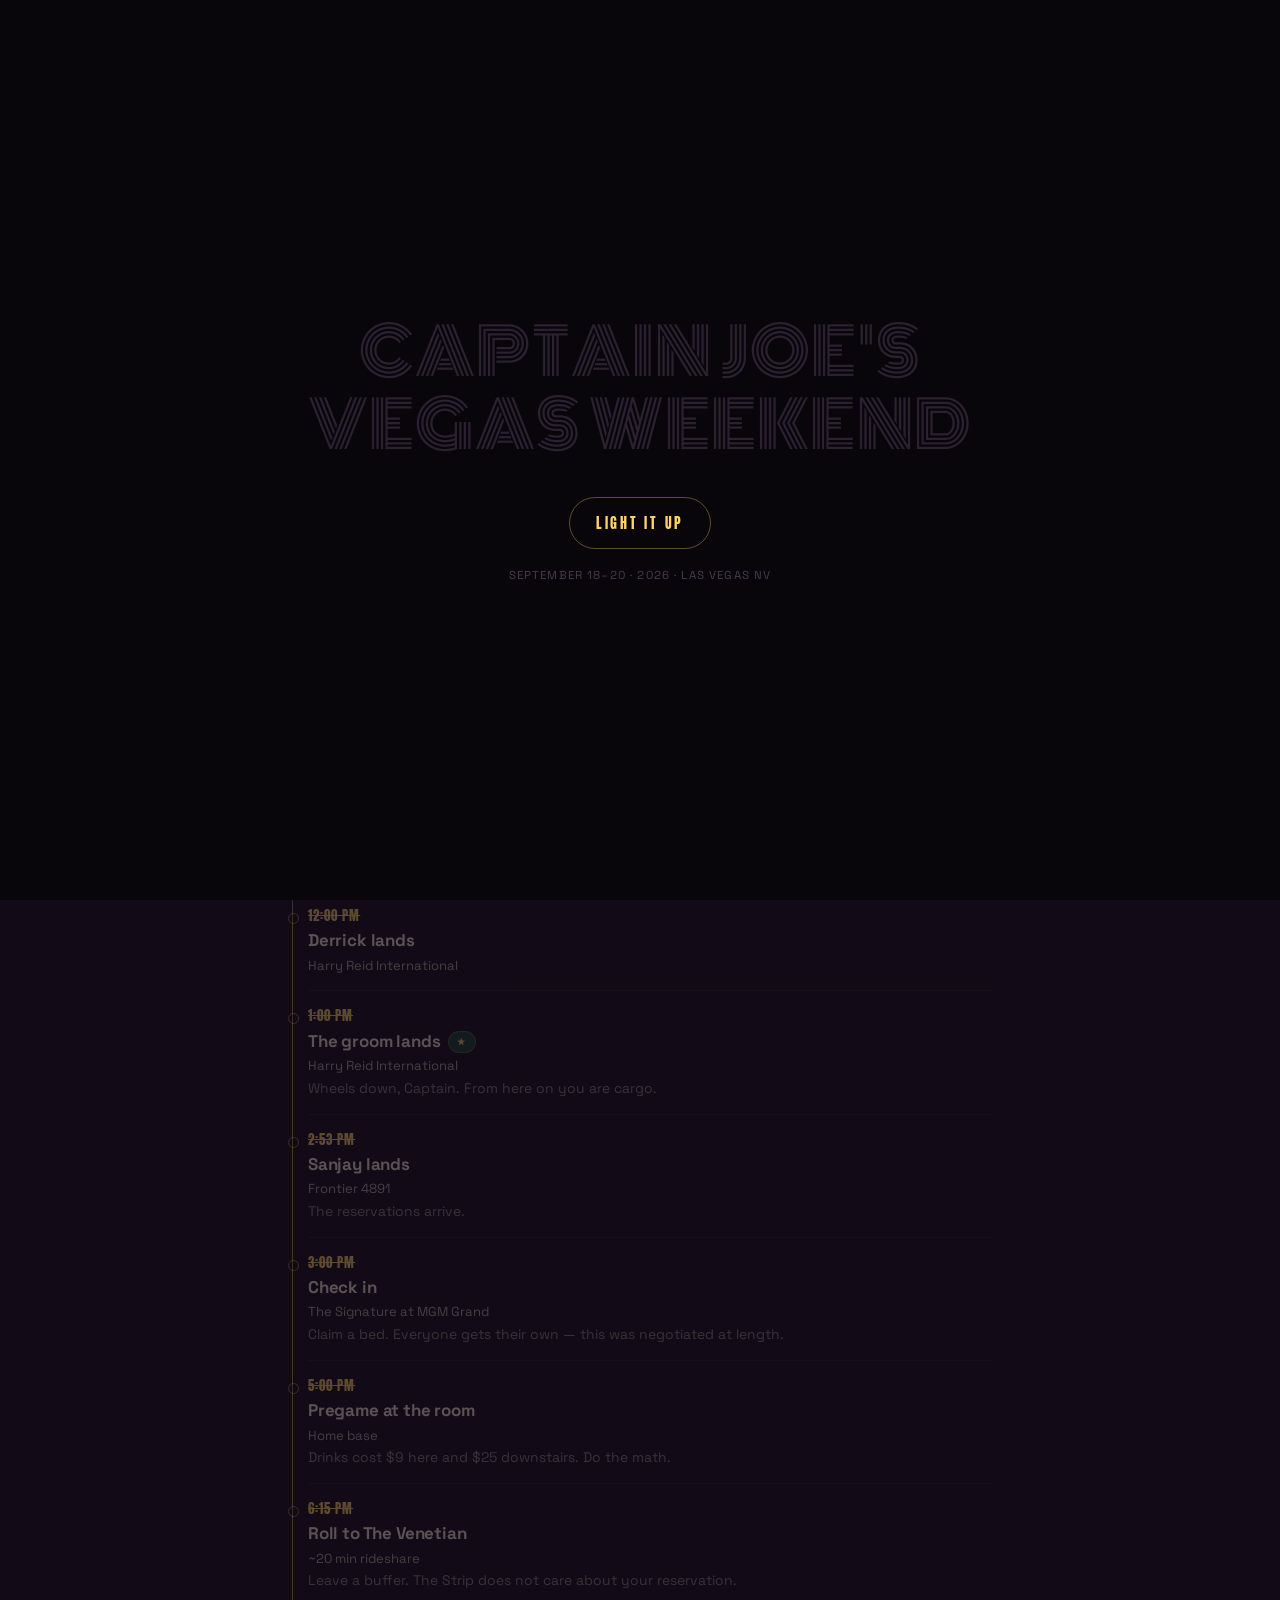
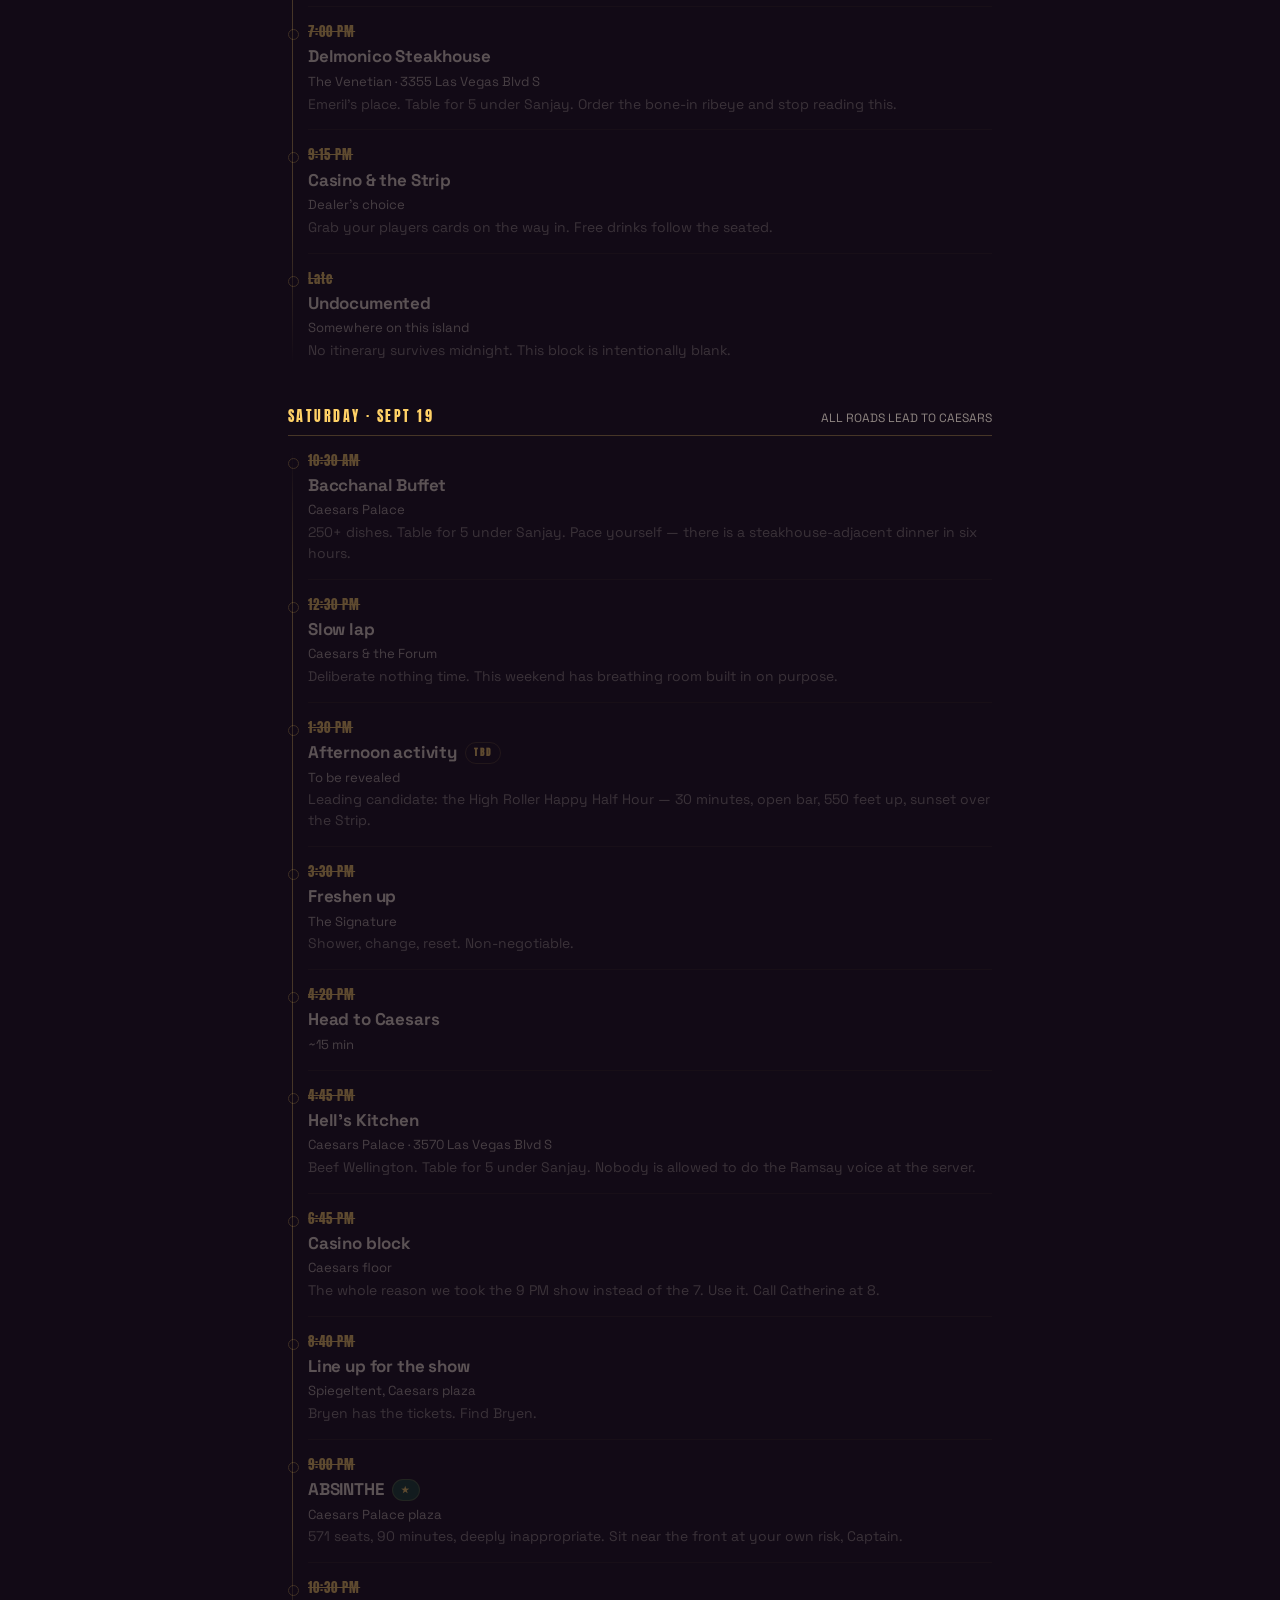
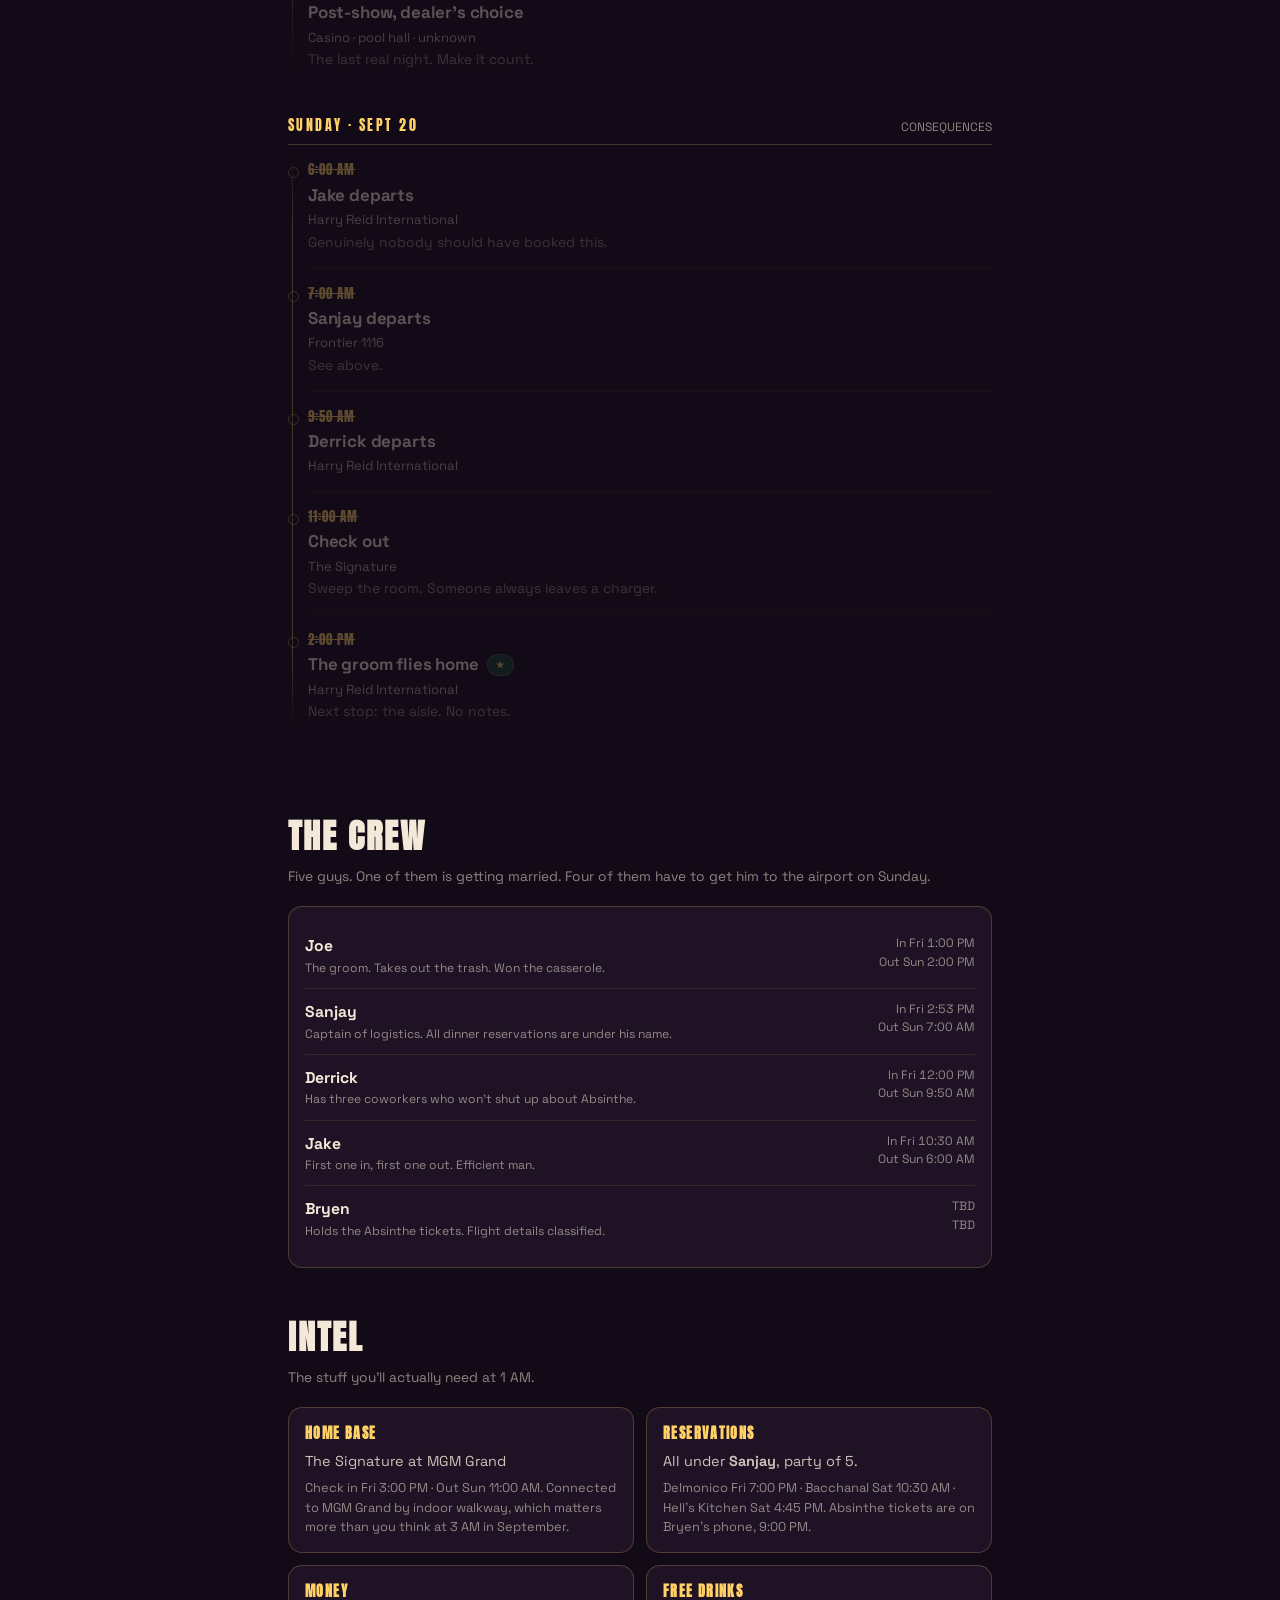
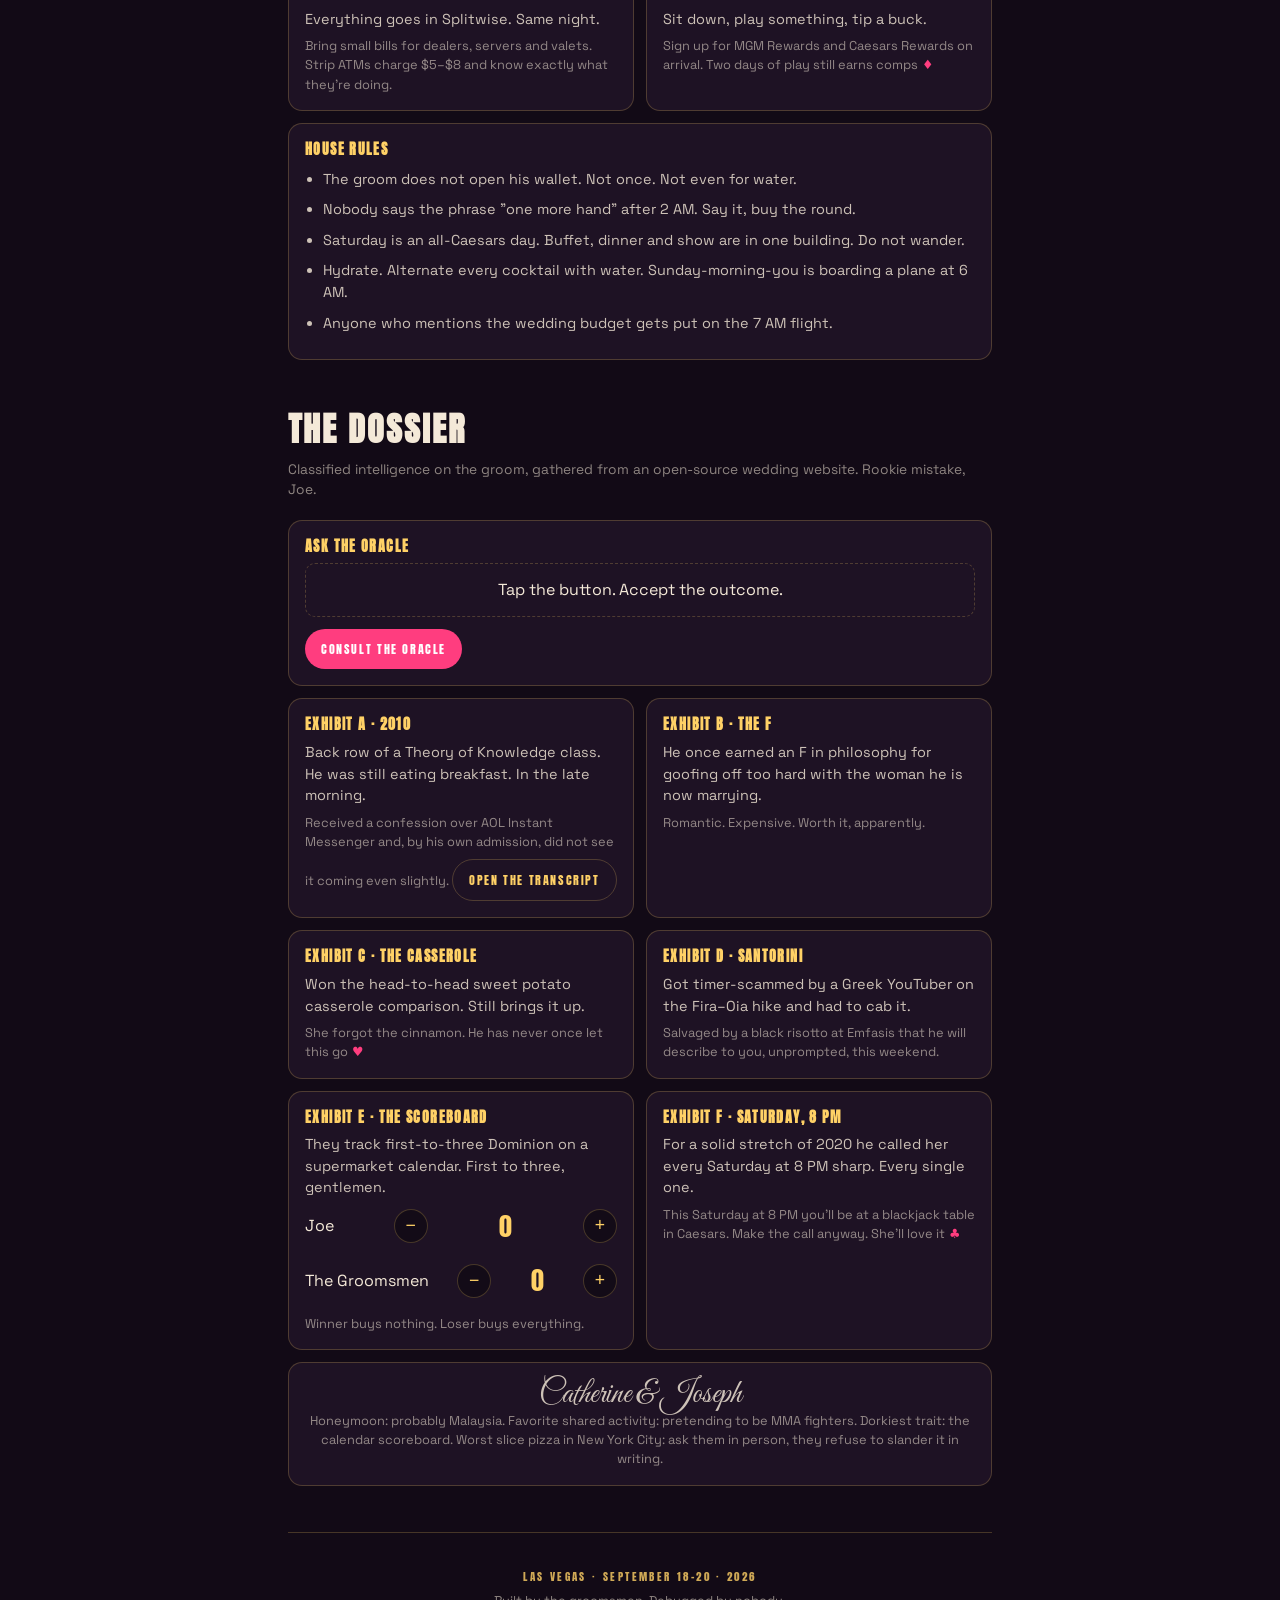
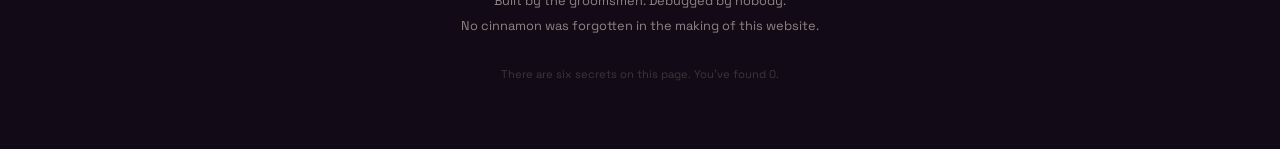
==== index.html @ 1f41f5f8 "Publish Captain Joe's Vegas Weekend static site" ====
<!DOCTYPE html>
<html lang="en">
<head>
<meta charset="utf-8">
<meta name="viewport" content="width=device-width, initial-scale=1, viewport-fit=cover">
<title>Captain Joe's Vegas Weekend</title>
<meta name="description" content="Two nights. Five guys. One groom. Live itinerary.">
<meta name="robots" content="noindex, nofollow">
<meta name="theme-color" content="#120A16">
<meta property="og:title" content="Captain Joe's Vegas Weekend">
<meta property="og:description" content="September 18–20, 2026. The plizan, revealed.">
<link rel="icon" href="data:image/svg+xml,<svg xmlns='http://www.w3.org/2000/svg' viewBox='0 0 100 100'><text y='.9em' font-size='90'>🎰</text></svg>">
<link rel="preconnect" href="https://fonts.googleapis.com">
<link rel="preconnect" href="https://fonts.gstatic.com" crossorigin>
<link href="https://fonts.googleapis.com/css2?family=Anton&family=Great+Vibes&family=Monoton&family=Space+Grotesk:wght@400;500;700&display=swap" rel="stylesheet">
<style>
/* ─────────────────────────────────────────────
   CAPTAIN JOE — tokens
   ink    velvet plum-black, the room the sign hangs in
   felt   card-table green
   neon   marquee pink
   bulb   marquee bulb gold
   cream  aged paper
   ox     oxblood banding
   ───────────────────────────────────────────── */
:root{
  --ink:#120A16;
  --ink-2:#1B0F20;
  --panel:#1E1224;
  --felt:#12402F;
  --neon:#FF3D7F;
  --bulb:#FFD166;
  --cream:#F4E9D8;
  --ox:#5A1024;
  --dim:rgba(244,233,216,.55);
  --hair:rgba(255,209,102,.22);
  --rad:14px;
  --pad:clamp(16px,4.5vw,28px);
  --display:"Monoton",system-ui,sans-serif;
  --head:"Anton","Arial Narrow",Impact,sans-serif;
  --body:"Space Grotesk",ui-sans-serif,system-ui,-apple-system,"Segoe UI",sans-serif;
  --script:"Great Vibes","Snell Roundhand",cursive;
}
*{box-sizing:border-box}
html{-webkit-text-size-adjust:100%}
body{
  margin:0;background:var(--ink);color:var(--cream);font-family:var(--body);
  line-height:1.5;overflow-x:hidden;
  background-image:
    radial-gradient(120% 70% at 50% -10%, rgba(255,61,127,.16), transparent 60%),
    radial-gradient(90% 50% at 50% 105%, rgba(18,64,47,.5), transparent 65%);
  background-attachment:fixed;
}
::selection{background:var(--neon);color:#fff}
a{color:var(--bulb);text-underline-offset:3px}
a:focus-visible,button:focus-visible,[tabindex]:focus-visible{
  outline:2px solid var(--neon);outline-offset:3px;border-radius:6px}
.wrap{max-width:760px;margin:0 auto;padding:0 var(--pad)}
.eyebrow{font-family:var(--head);letter-spacing:.22em;text-transform:uppercase;
  font-size:.68rem;color:var(--bulb);opacity:.8}
.script{font-family:var(--script);font-size:1.5em;line-height:1;color:var(--neon)}
.tnum{font-variant-numeric:tabular-nums}

/* ── curtain ───────────────────────────────── */
#curtain{position:fixed;inset:0;z-index:99;background:#08050B;display:grid;
  place-items:center;text-align:center;padding:24px;transition:opacity .7s ease}
#curtain.out{opacity:0;pointer-events:none}
#curtain .dark-sign{font-family:var(--display);font-size:clamp(2.1rem,10vw,4rem);
  color:#2B2130;line-height:1.15;letter-spacing:.02em}
#lightBtn{margin-top:34px;background:none;border:1px solid rgba(255,209,102,.35);
  color:var(--bulb);font-family:var(--head);letter-spacing:.2em;text-transform:uppercase;
  font-size:.85rem;padding:15px 26px;border-radius:100px;cursor:pointer;
  animation:breathe 2.4s ease-in-out infinite}
#lightBtn:hover{background:rgba(255,209,102,.09)}
@keyframes breathe{50%{box-shadow:0 0 30px rgba(255,209,102,.28)}}
#curtain small{display:block;margin-top:18px;color:#4A3C52;font-size:.72rem;letter-spacing:.1em}

/* ── the marquee (signature element) ───────── */
.marquee{position:relative;margin:22px 0 8px;padding:clamp(26px,7vw,42px) clamp(16px,5vw,34px);
  border-radius:6px;background:
    linear-gradient(180deg,rgba(90,16,36,.5),rgba(18,10,22,.85));
  border:1px solid rgba(255,209,102,.3);
  box-shadow:0 24px 70px -30px #000, inset 0 0 60px rgba(90,16,36,.5)}
.bulbs{position:absolute;pointer-events:none}
.bulbs.t,.bulbs.b{left:8px;right:8px;height:8px}
.bulbs.t{top:-4px}.bulbs.b{bottom:-4px}
.bulbs.l,.bulbs.r{top:8px;bottom:8px;width:8px}
.bulbs.l{left:-4px}.bulbs.r{right:-4px}
.bulbs i{position:absolute;inset:0;display:block;
  background-image:radial-gradient(circle at center,var(--bulb) 0 2px,transparent 2.6px);
  background-size:16px 16px;background-position:0 center;opacity:.28}
.bulbs.l i,.bulbs.r i{background-size:16px 16px;background-position:center 0}
.bulbs i.odd{background-position:8px center}
.bulbs.l i.odd,.bulbs.r i.odd{background-position:center 8px}
.lit .bulbs i{animation:chase 1.1s steps(1,end) infinite;filter:drop-shadow(0 0 4px rgba(255,209,102,.9))}
.lit .bulbs i.odd{animation-delay:.55s}
@keyframes chase{0%,49%{opacity:1}50%,100%{opacity:.2}}

.sign-top{text-align:center;font-family:var(--head);letter-spacing:.3em;
  text-transform:uppercase;font-size:.7rem;color:var(--bulb);opacity:.85}
.neon{display:block;text-align:center;font-family:var(--display);
  font-size:clamp(2.3rem,11.5vw,4.6rem);line-height:1.05;margin:14px 0 6px;
  color:#fff;cursor:pointer;user-select:none;background:none;border:0;width:100%;padding:0}
.lit .neon{
  color:#FFF0F6;
  text-shadow:0 0 6px #fff,0 0 16px var(--neon),0 0 34px var(--neon),
    0 0 64px rgba(255,61,127,.75),0 2px 0 rgba(0,0,0,.4);
  animation:flicker 7s linear infinite}
@keyframes flicker{0%,96%,100%{opacity:1}96.5%{opacity:.4}97%{opacity:1}97.6%{opacity:.55}98.2%{opacity:1}}
.sign-sub{text-align:center;font-family:var(--head);letter-spacing:.18em;
  text-transform:uppercase;font-size:clamp(.72rem,2.8vw,.9rem);color:var(--cream);opacity:.75}

/* changeable-letter row */
.letterboard{margin-top:22px;border-top:1px solid var(--hair);border-bottom:1px solid var(--hair);
  padding:14px 10px;text-align:center;background:repeating-linear-gradient(180deg,
    rgba(0,0,0,.35) 0 22px, rgba(255,255,255,.02) 22px 23px)}
.lb-label{font-family:var(--head);letter-spacing:.24em;font-size:.62rem;color:var(--neon);
  text-transform:uppercase;display:flex;align-items:center;justify-content:center;gap:7px}
.dot{width:7px;height:7px;border-radius:50%;background:var(--neon);
  box-shadow:0 0 10px var(--neon);animation:pulse 1.6s ease-in-out infinite}
@keyframes pulse{50%{opacity:.25;transform:scale(.75)}}
.lb-line{font-family:var(--head);text-transform:uppercase;letter-spacing:.05em;
  font-size:clamp(1.15rem,5.4vw,1.75rem);margin-top:7px;line-height:1.15}
.lb-meta{font-size:.8rem;color:var(--dim);margin-top:5px}

/* countdown */
.clock{display:grid;grid-template-columns:repeat(4,1fr);gap:6px;margin-top:20px}
.cell{background:rgba(0,0,0,.42);border:1px solid var(--hair);border-radius:9px;padding:9px 2px 7px;text-align:center}
.cell b{display:block;font-family:var(--head);font-size:clamp(1.5rem,7.5vw,2.3rem);
  line-height:1;color:var(--bulb);font-variant-numeric:tabular-nums}
.cell span{font-size:.58rem;letter-spacing:.18em;text-transform:uppercase;color:var(--dim)}
.vegastime{text-align:center;margin-top:12px;font-size:.72rem;letter-spacing:.14em;
  text-transform:uppercase;color:var(--dim)}

/* ── sticky day rail ───────────────────────── */
.rail{position:sticky;top:0;z-index:20;background:rgba(18,10,22,.93);
  backdrop-filter:blur(10px);border-bottom:1px solid var(--hair);margin-top:26px}
.rail-in{display:flex;gap:6px;overflow-x:auto;padding:10px var(--pad);scrollbar-width:none;
  max-width:760px;margin:0 auto}
.rail-in::-webkit-scrollbar{display:none}
.chip{flex:0 0 auto;background:transparent;border:1px solid var(--hair);color:var(--cream);
  font-family:var(--head);letter-spacing:.14em;text-transform:uppercase;font-size:.72rem;
  padding:8px 14px;border-radius:100px;cursor:pointer;text-decoration:none}
.chip[aria-current="true"]{background:var(--neon);border-color:var(--neon);color:#fff}

/* ── sections ──────────────────────────────── */
section{padding:38px 0 6px}
.sec-head{display:flex;align-items:baseline;gap:12px;margin-bottom:4px}
.sec-head h2{font-family:var(--head);text-transform:uppercase;letter-spacing:.06em;
  font-size:clamp(1.5rem,6.5vw,2.1rem);margin:0}
.sec-note{color:var(--dim);font-size:.86rem;margin:0 0 20px}

/* ── timeline ──────────────────────────────── */
.day{margin-bottom:30px}
.day-title{font-family:var(--head);text-transform:uppercase;letter-spacing:.18em;
  font-size:.85rem;color:var(--bulb);padding-bottom:8px;border-bottom:1px solid var(--hair);
  display:flex;justify-content:space-between;align-items:baseline;cursor:default}
.day-title em{font-style:normal;color:var(--dim);font-family:var(--body);letter-spacing:0;font-size:.75rem}
.items{list-style:none;margin:0;padding:0 0 0 20px;position:relative}
.items:before{content:"";position:absolute;left:4px;top:12px;bottom:12px;width:1px;
  background:linear-gradient(180deg,transparent,var(--hair) 12%,var(--hair) 88%,transparent)}
.item{position:relative;padding:15px 0;border-bottom:1px solid rgba(255,209,102,.08)}
.item:last-child{border-bottom:0}
.item:before{content:"";position:absolute;left:-20px;top:22px;width:9px;height:9px;
  border-radius:50%;background:var(--ink);border:1px solid var(--bulb);opacity:.55}
.item .t{font-family:var(--head);letter-spacing:.08em;font-size:.8rem;color:var(--bulb);
  font-variant-numeric:tabular-nums}
.item h3{margin:3px 0 2px;font-size:1.06rem;font-weight:700;letter-spacing:-.01em}
.item p{margin:2px 0 0;font-size:.87rem;color:var(--dim)}
.item .where{font-size:.82rem;color:rgba(244,233,216,.72)}
.item.past{opacity:.32}
.item.past .t{text-decoration:line-through}
.item.live{background:linear-gradient(90deg,rgba(255,61,127,.15),transparent 70%);
  border-radius:10px;padding-left:12px;margin-left:-12px;border-bottom-color:transparent}
.item.live:before{left:-8px;background:var(--neon);border-color:var(--neon);opacity:1;
  box-shadow:0 0 14px var(--neon)}
.item.live h3{color:#fff}
.item.next:before{opacity:1;background:var(--bulb)}
.tag{display:inline-block;font-family:var(--head);font-size:.58rem;letter-spacing:.2em;
  text-transform:uppercase;padding:3px 8px;border-radius:100px;margin-left:8px;vertical-align:2px}
.tag.live{background:var(--neon);color:#fff}
.tag.next{background:var(--bulb);color:#2A1206}
.tag.tbd{border:1px solid var(--hair);color:var(--bulb)}
.tag.star{background:var(--felt);color:var(--bulb);border:1px solid var(--hair)}
.bar{height:3px;background:rgba(255,255,255,.12);border-radius:3px;margin-top:10px;overflow:hidden}
.bar i{display:block;height:100%;background:var(--neon);box-shadow:0 0 10px var(--neon)}

/* ── cards ─────────────────────────────────── */
.grid{display:grid;gap:12px}
@media(min-width:620px){.grid.two{grid-template-columns:1fr 1fr}}
.card{background:var(--panel);border:1px solid var(--hair);border-radius:var(--rad);padding:16px}
.card h3{margin:0 0 6px;font-family:var(--head);text-transform:uppercase;letter-spacing:.1em;
  font-size:.86rem;color:var(--bulb)}
.card p{margin:0;font-size:.9rem;color:rgba(244,233,216,.82)}
.card .small{font-size:.8rem;color:var(--dim);margin-top:6px}
.person{display:flex;justify-content:space-between;gap:12px;padding:11px 0;
  border-bottom:1px solid rgba(255,209,102,.1)}
.person:last-child{border-bottom:0}
.person b{font-size:.98rem;font-weight:700}
.person .role{display:block;font-size:.76rem;color:var(--dim)}
.person .fl{text-align:right;font-size:.76rem;color:var(--dim);white-space:nowrap;
  font-variant-numeric:tabular-nums}
.btn{display:inline-block;background:var(--neon);color:#fff;text-decoration:none;border:0;
  font-family:var(--head);letter-spacing:.14em;text-transform:uppercase;font-size:.72rem;
  padding:11px 16px;border-radius:100px;cursor:pointer}
.btn.ghost{background:transparent;border:1px solid var(--hair);color:var(--bulb)}
.suit{color:var(--neon);cursor:pointer;padding:0 1px;transition:transform .2s}
.suit:hover{transform:scale(1.4);display:inline-block}
.suit.found{color:var(--bulb);text-shadow:0 0 12px var(--bulb)}
.rules li{margin-bottom:9px;font-size:.9rem;color:rgba(244,233,216,.82)}
.oracle{min-height:3.2em;display:grid;place-items:center;text-align:center;font-size:1rem;
  padding:14px;border:1px dashed var(--hair);border-radius:10px;margin-bottom:12px}
.score{display:flex;align-items:center;justify-content:space-between;gap:10px;padding:8px 0}
.score .n{font-family:var(--head);font-size:1.6rem;color:var(--bulb);min-width:1.4em;text-align:center}
.pill{background:rgba(0,0,0,.35);border:1px solid var(--hair);color:var(--bulb);width:34px;height:34px;
  border-radius:50%;font-size:1.1rem;cursor:pointer;line-height:1}

/* aim window */
.aim{position:fixed;left:50%;top:50%;transform:translate(-50%,-50%) scale(.96);z-index:80;
  width:min(340px,92vw);background:#D6D3CE;color:#000;border:2px outset #fff;
  border-radius:3px;font-family:"Segoe UI",Tahoma,sans-serif;box-shadow:0 30px 80px rgba(0,0,0,.7);
  opacity:0;pointer-events:none;transition:opacity .22s ease,transform .22s ease}
.aim.show{opacity:1;pointer-events:auto;transform:translate(-50%,-50%) scale(1)}
.aim .bar2{background:linear-gradient(180deg,#2A5BC4,#12357F);color:#fff;font-size:.76rem;
  padding:4px 7px;display:flex;justify-content:space-between;font-weight:700}
.aim .bar2 button{background:#C9C6C1;border:1px outset #fff;width:17px;height:15px;
  font-size:.6rem;line-height:1;cursor:pointer}
.aim .msgs{padding:9px;font-size:.82rem;background:#fff;min-height:130px}
.aim .msgs p{margin:0 0 7px}
.aim .u1{color:#B8151B;font-weight:700}
.aim .u2{color:#1414B8;font-weight:700}
.aim .away{background:#FFF9D6;border-top:1px solid #B9B6B1;padding:6px 9px;font-size:.72rem;font-style:italic}

/* toast */
#toast{position:fixed;left:50%;bottom:24px;transform:translateX(-50%) translateY(20px);
  background:var(--felt);border:1px solid var(--bulb);color:var(--cream);padding:12px 18px;
  border-radius:100px;font-size:.86rem;z-index:90;opacity:0;transition:.3s;max-width:90vw;text-align:center}
#toast.show{opacity:1;transform:translateX(-50%) translateY(0)}

/* confetti */
.conf{position:fixed;top:-40px;font-size:20px;z-index:85;pointer-events:none;
  animation:fall linear forwards}
@keyframes fall{to{transform:translateY(110vh) rotate(720deg);opacity:.1}}

footer{margin-top:40px;padding:30px 0 60px;border-top:1px solid var(--hair);text-align:center}
footer p{font-size:.8rem;color:var(--dim);margin:6px 0}
.hidden-note{opacity:0;transition:opacity .5s}
.hidden-note.on{opacity:1}

@media(prefers-reduced-motion:reduce){
  *,*:before,*:after{animation-duration:.001ms!important;animation-iteration-count:1!important;
    transition-duration:.01ms!important}
}
</style>
</head>
<body>

<!-- ══ CURTAIN ══ -->
<div id="curtain">
  <div>
    <div class="dark-sign">CAPTAIN JOE'S<br>VEGAS WEEKEND</div>
    <button id="lightBtn">Light it up</button>
    <small>SEPTEMBER 18–20 · 2026 · LAS VEGAS NV</small>
  </div>
</div>

<main id="app">
<div class="wrap">

  <!-- ══ MARQUEE ══ -->
  <div class="marquee" id="sign">
    <div class="bulbs t"><i></i><i class="odd"></i></div>
    <div class="bulbs b"><i></i><i class="odd"></i></div>
    <div class="bulbs l"><i></i><i class="odd"></i></div>
    <div class="bulbs r"><i></i><i class="odd"></i></div>

    <div class="sign-top">Now appearing · 2 nights only</div>
    <button class="neon" id="neonTitle" title="Go on, tap it">CAPTAIN JOE</button>
    <div class="sign-sub" id="signSub">The Chakko Kid · Final Weekend Before The Final&nbsp;2</div>

    <div class="letterboard">
      <div class="lb-label"><span class="dot"></span><span id="lbLabel">Doors open in</span></div>
      <div class="lb-line" id="lbLine">The plizan is loading…</div>
      <div class="lb-meta" id="lbMeta"></div>
    </div>

    <div class="clock" id="clock">
      <div class="cell"><b id="cD">--</b><span>Days</span></div>
      <div class="cell"><b id="cH">--</b><span>Hrs</span></div>
      <div class="cell"><b id="cM">--</b><span>Min</span></div>
      <div class="cell"><b id="cS">--</b><span>Sec</span></div>
    </div>
    <div class="vegastime">Vegas time · <span class="tnum" id="vt">--:--</span></div>
  </div>
</div>

<!-- ══ DAY RAIL ══ -->
<nav class="rail"><div class="rail-in">
  <a class="chip" href="#fri">Friday</a>
  <a class="chip" href="#sat">Saturday</a>
  <a class="chip" href="#sun">Sunday</a>
  <a class="chip" href="#crew">The Crew</a>
  <a class="chip" href="#intel">Intel</a>
  <a class="chip" href="#dossier">Dossier</a>
</div></nav>

<div class="wrap">

  <!-- ══ SCHEDULE ══ -->
  <section id="schedule">
    <div class="sec-head"><h2>The Plizan</h2></div>
    <p class="sec-note">Yes, that's how it's spelled in the planning doc. We're not fixing it. Everything below is Vegas time and updates itself <span class="suit" data-suit="♠">♠</span></p>

    <div class="day" id="fri">
      <div class="day-title" data-day="Friday"><span>Friday · Sept 18</span><em>Arrivals & the steak</em></div>
      <ul class="items" data-day="fri"></ul>
    </div>
    <div class="day" id="sat">
      <div class="day-title" data-day="Saturday"><span>Saturday · Sept 19</span><em>All roads lead to Caesars</em></div>
      <ul class="items" data-day="sat"></ul>
    </div>
    <div class="day" id="sun">
      <div class="day-title" data-day="Sunday"><span>Sunday · Sept 20</span><em>Consequences</em></div>
      <ul class="items" data-day="sun"></ul>
    </div>
  </section>

  <!-- ══ CREW ══ -->
  <section id="crew">
    <div class="sec-head"><h2>The Crew</h2></div>
    <p class="sec-note">Five guys. One of them is getting married. Four of them have to get him to the airport on Sunday.</p>
    <div class="card">
      <div class="person"><div><b>Joe</b><span class="role">The groom. Takes out the trash. Won the casserole.</span></div><div class="fl">In Fri 1:00 PM<br>Out Sun 2:00 PM</div></div>
      <div class="person"><div><b>Sanjay</b><span class="role">Captain of logistics. All dinner reservations are under his name.</span></div><div class="fl">In Fri 2:53 PM<br>Out Sun 7:00 AM</div></div>
      <div class="person"><div><b>Derrick</b><span class="role">Has three coworkers who won't shut up about Absinthe.</span></div><div class="fl">In Fri 12:00 PM<br>Out Sun 9:50 AM</div></div>
      <div class="person"><div><b>Jake</b><span class="role">First one in, first one out. Efficient man.</span></div><div class="fl">In Fri 10:30 AM<br>Out Sun 6:00 AM</div></div>
      <div class="person"><div><b>Bryen</b><span class="role">Holds the Absinthe tickets. Flight details classified.</span></div><div class="fl">TBD<br>TBD</div></div>
    </div>
  </section>

  <!-- ══ INTEL ══ -->
  <section id="intel">
    <div class="sec-head"><h2>Intel</h2></div>
    <p class="sec-note">The stuff you'll actually need at 1 AM.</p>
    <div class="grid two">
      <div class="card">
        <h3>Home base</h3>
        <p>The Signature at MGM Grand</p>
        <p class="small">Check in Fri 3:00 PM · Out Sun 11:00 AM. Connected to MGM Grand by indoor walkway, which matters more than you think at 3 AM in September.</p>
      </div>
      <div class="card">
        <h3>Reservations</h3>
        <p>All under <b>Sanjay</b>, party of 5.</p>
        <p class="small">Delmonico Fri 7:00 PM · Bacchanal Sat 10:30 AM · Hell's Kitchen Sat 4:45 PM. Absinthe tickets are on Bryen's phone, 9:00 PM.</p>
      </div>
      <div class="card">
        <h3>Money</h3>
        <p>Everything goes in Splitwise. Same night.</p>
        <p class="small">Bring small bills for dealers, servers and valets. Strip ATMs charge $5–$8 and know exactly what they're doing.</p>
      </div>
      <div class="card">
        <h3>Free drinks</h3>
        <p>Sit down, play something, tip a buck.</p>
        <p class="small">Sign up for MGM Rewards and Caesars Rewards on arrival. Two days of play still earns comps <span class="suit" data-suit="♦">♦</span></p>
      </div>
    </div>

    <div class="card" style="margin-top:12px">
      <h3>House rules</h3>
      <ul class="rules" style="margin:8px 0 0;padding-left:18px">
        <li>The groom does not open his wallet. Not once. Not even for water.</li>
        <li>Nobody says the phrase "one more hand" after 2 AM. Say it, buy the round.</li>
        <li>Saturday is an all-Caesars day. Buffet, dinner and show are in one building. Do not wander.</li>
        <li>Hydrate. Alternate every cocktail with water. Sunday-morning-you is boarding a plane at 6 AM.</li>
        <li>Anyone who mentions the wedding budget gets put on the 7 AM flight.</li>
      </ul>
    </div>
  </section>

  <!-- ══ DOSSIER ══ -->
  <section id="dossier">
    <div class="sec-head"><h2>The Dossier</h2></div>
    <p class="sec-note">Classified intelligence on the groom, gathered from an open-source wedding website. Rookie mistake, Joe.</p>

    <div class="card" style="margin-bottom:12px">
      <h3>Ask the oracle</h3>
      <div class="oracle" id="oracle">Tap the button. Accept the outcome.</div>
      <button class="btn" id="oracleBtn">Consult the oracle</button>
    </div>

    <div class="grid two">
      <div class="card">
        <h3>Exhibit A · 2010</h3>
        <p>Back row of a Theory of Knowledge class. He was still eating breakfast. In the late morning.</p>
        <p class="small">Received a confession over AOL Instant Messenger and, by his own admission, did not see it coming even slightly. <button class="btn ghost" id="aimBtn" style="margin-top:8px">Open the transcript</button></p>
      </div>
      <div class="card">
        <h3>Exhibit B · the F</h3>
        <p>He once earned an F in philosophy for goofing off too hard with the woman he is now marrying.</p>
        <p class="small">Romantic. Expensive. Worth it, apparently.</p>
      </div>
      <div class="card">
        <h3>Exhibit C · the casserole</h3>
        <p>Won the head-to-head sweet potato casserole comparison. Still brings it up.</p>
        <p class="small">She forgot the cinnamon. He has never once let this go <span class="suit" data-suit="♥">♥</span></p>
      </div>
      <div class="card">
        <h3>Exhibit D · Santorini</h3>
        <p>Got timer-scammed by a Greek YouTuber on the Fira–Oia hike and had to cab it.</p>
        <p class="small">Salvaged by a black risotto at Emfasis that he will describe to you, unprompted, this weekend.</p>
      </div>
      <div class="card">
        <h3>Exhibit E · the scoreboard</h3>
        <p>They track first-to-three Dominion on a supermarket calendar. First to three, gentlemen.</p>
        <div class="score"><span>Joe</span><button class="pill" data-s="j" data-d="-1">−</button><span class="n" id="sj">0</span><button class="pill" data-s="j" data-d="1">+</button></div>
        <div class="score"><span>The Groomsmen</span><button class="pill" data-s="g" data-d="-1">−</button><span class="n" id="sg">0</span><button class="pill" data-s="g" data-d="1">+</button></div>
        <p class="small" id="scoreNote">Winner buys nothing. Loser buys everything.</p>
      </div>
      <div class="card">
        <h3>Exhibit F · Saturday, 8 PM</h3>
        <p>For a solid stretch of 2020 he called her every Saturday at 8 PM sharp. Every single one.</p>
        <p class="small">This Saturday at 8 PM you'll be at a blackjack table in Caesars. Make the call anyway. She'll love it <span class="suit" data-suit="♣">♣</span></p>
      </div>
    </div>

    <div class="card" style="margin-top:12px;text-align:center">
      <p class="script" style="font-size:2rem">Catherine &amp; Joseph</p>
      <p class="small" style="margin-top:0">Honeymoon: probably Malaysia. Favorite shared activity: pretending to be MMA fighters. Dorkiest trait: the calendar scoreboard. Worst slice pizza in New York City: ask them in person, they refuse to slander it in writing.</p>
    </div>
  </section>

  <footer>
    <p class="eyebrow">Las Vegas · September 18–20 · 2026</p>
    <p>Built by the groomsmen. Debugged by nobody.</p>
    <p>No cinnamon was forgotten in the making of this website.</p>
    <p class="hidden-note" id="secretFooter">🃏 Royal flush. You found all four. Nothing happens now, but we're both impressed.</p>
    <p style="opacity:.35;font-size:.7rem">There are six secrets on this page. You've found <span id="eggCount">0</span>.</p>
  </footer>
</div>
</main>

<!-- AIM -->
<div class="aim" id="aim" role="dialog" aria-label="Instant message transcript">
  <div class="bar2"><span>ChakkoKid305 — Instant Message</span><button id="aimClose" aria-label="Close">✕</button></div>
  <div class="msgs">
    <p><span class="u1">catherinexo:</span> hey so this is going to sound insane</p>
    <p><span class="u1">catherinexo:</span> i think i like you</p>
    <p style="color:#666;font-style:italic">ChakkoKid305 is typing…</p>
    <p style="color:#666;font-style:italic">ChakkoKid305 has stopped typing…</p>
    <p><span class="u2">ChakkoKid305:</span> wait</p>
    <p><span class="u2">ChakkoKid305:</span> you have crushes??</p>
    <p style="color:#666;font-style:italic">— 9 years pass —</p>
    <p><span class="u2">ChakkoKid305:</span> good morning 🙂</p>
    <p style="color:#666;font-style:italic">catherinexo left this on read.</p>
  </div>
  <div class="away">Away message: "at a bachelor party in vegas, brb sunday"</div>
</div>

<div id="toast" role="status"></div>

<script>
(function(){
"use strict";

/* Vegas runs on PDT (UTC−7) through Nov 1 2026, so every timestamp is pinned
   to −07:00. The page then reads correctly from any device, any timezone. */
var PT="-07:00";
function T(s){return new Date(s+":00"+PT).getTime();}

/* Preview any moment with ?now=2026-09-19T17:30 — useful for testing. */
var q=new URLSearchParams(location.search), fake=q.get("now");
var offset = fake ? (T(fake.length===16?fake:fake.slice(0,16)) - Date.now()) : 0;
function now(){return Date.now()+offset;}

var S=[
/* FRIDAY */
{d:"fri",s:"2026-09-18T10:30",e:"2026-09-18T11:15",t:"10:30 AM",h:"Jake lands",w:"Harry Reid International",n:"First man in. Sets the tone for everything that follows."},
{d:"fri",s:"2026-09-18T12:00",e:"2026-09-18T12:45",t:"12:00 PM",h:"Derrick lands",w:"Harry Reid International",n:""},
{d:"fri",s:"2026-09-18T13:00",e:"2026-09-18T13:45",t:"1:00 PM",h:"The groom lands",w:"Harry Reid International",n:"Wheels down, Captain. From here on you are cargo.",star:1},
{d:"fri",s:"2026-09-18T14:53",e:"2026-09-18T15:00",t:"2:53 PM",h:"Sanjay lands",w:"Frontier 4891",n:"The reservations arrive."},
{d:"fri",s:"2026-09-18T15:00",e:"2026-09-18T17:00",t:"3:00 PM",h:"Check in",w:"The Signature at MGM Grand",n:"Claim a bed. Everyone gets their own — this was negotiated at length."},
{d:"fri",s:"2026-09-18T17:00",e:"2026-09-18T18:15",t:"5:00 PM",h:"Pregame at the room",w:"Home base",n:"Drinks cost $9 here and $25 downstairs. Do the math."},
{d:"fri",s:"2026-09-18T18:15",e:"2026-09-18T19:00",t:"6:15 PM",h:"Roll to The Venetian",w:"~20 min rideshare",n:"Leave a buffer. The Strip does not care about your reservation."},
{d:"fri",s:"2026-09-18T19:00",e:"2026-09-18T21:15",t:"7:00 PM",h:"Delmonico Steakhouse",w:"The Venetian · 3355 Las Vegas Blvd S",n:"Emeril's place. Table for 5 under Sanjay. Order the bone-in ribeye and stop reading this."},
{d:"fri",s:"2026-09-18T21:15",e:"2026-09-19T00:00",t:"9:15 PM",h:"Casino & the Strip",w:"Dealer's choice",n:"Grab your players cards on the way in. Free drinks follow the seated."},
{d:"fri",s:"2026-09-19T00:00",e:"2026-09-19T02:30",t:"Late",h:"Undocumented",w:"Somewhere on this island",n:"No itinerary survives midnight. This block is intentionally blank."},
/* SATURDAY */
{d:"sat",s:"2026-09-19T10:30",e:"2026-09-19T12:30",t:"10:30 AM",h:"Bacchanal Buffet",w:"Caesars Palace",n:"250+ dishes. Table for 5 under Sanjay. Pace yourself — there is a steakhouse-adjacent dinner in six hours."},
{d:"sat",s:"2026-09-19T12:30",e:"2026-09-19T13:30",t:"12:30 PM",h:"Slow lap",w:"Caesars & the Forum",n:"Deliberate nothing time. This weekend has breathing room built in on purpose."},
{d:"sat",s:"2026-09-19T13:30",e:"2026-09-19T15:30",t:"1:30 PM",h:"Afternoon activity",w:"To be revealed",n:"Leading candidate: the High Roller Happy Half Hour — 30 minutes, open bar, 550 feet up, sunset over the Strip.",tbd:1},
{d:"sat",s:"2026-09-19T15:30",e:"2026-09-19T16:20",t:"3:30 PM",h:"Freshen up",w:"The Signature",n:"Shower, change, reset. Non-negotiable."},
{d:"sat",s:"2026-09-19T16:20",e:"2026-09-19T16:45",t:"4:20 PM",h:"Head to Caesars",w:"~15 min",n:""},
{d:"sat",s:"2026-09-19T16:45",e:"2026-09-19T18:45",t:"4:45 PM",h:"Hell's Kitchen",w:"Caesars Palace · 3570 Las Vegas Blvd S",n:"Beef Wellington. Table for 5 under Sanjay. Nobody is allowed to do the Ramsay voice at the server."},
{d:"sat",s:"2026-09-19T18:45",e:"2026-09-19T20:40",t:"6:45 PM",h:"Casino block",w:"Caesars floor",n:"The whole reason we took the 9 PM show instead of the 7. Use it. Call Catherine at 8."},
{d:"sat",s:"2026-09-19T20:40",e:"2026-09-19T21:00",t:"8:40 PM",h:"Line up for the show",w:"Spiegeltent, Caesars plaza",n:"Bryen has the tickets. Find Bryen."},
{d:"sat",s:"2026-09-19T21:00",e:"2026-09-19T22:30",t:"9:00 PM",h:"ABSINTHE",w:"Caesars Palace plaza",n:"571 seats, 90 minutes, deeply inappropriate. Sit near the front at your own risk, Captain.",star:1},
{d:"sat",s:"2026-09-19T22:30",e:"2026-09-20T03:00",t:"10:30 PM",h:"Post-show, dealer's choice",w:"Casino · pool hall · unknown",n:"The last real night. Make it count."},
/* SUNDAY */
{d:"sun",s:"2026-09-20T06:00",e:"2026-09-20T06:30",t:"6:00 AM",h:"Jake departs",w:"Harry Reid International",n:"Genuinely nobody should have booked this."},
{d:"sun",s:"2026-09-20T07:00",e:"2026-09-20T07:30",t:"7:00 AM",h:"Sanjay departs",w:"Frontier 1116",n:"See above."},
{d:"sun",s:"2026-09-20T09:50",e:"2026-09-20T10:20",t:"9:50 AM",h:"Derrick departs",w:"Harry Reid International",n:""},
{d:"sun",s:"2026-09-20T11:00",e:"2026-09-20T11:30",t:"11:00 AM",h:"Check out",w:"The Signature",n:"Sweep the room. Someone always leaves a charger."},
{d:"sun",s:"2026-09-20T14:00",e:"2026-09-20T14:30",t:"2:00 PM",h:"The groom flies home",w:"Harry Reid International",n:"Next stop: the aisle. No notes.",star:1}
];
S.forEach(function(x){x.S=T(x.s);x.E=T(x.e);});

/* ── render ── */
["fri","sat","sun"].forEach(function(d){
  var ul=document.querySelector('.items[data-day="'+d+'"]');
  S.filter(function(x){return x.d===d;}).forEach(function(x,i){
    var li=document.createElement("li");
    li.className="item";li.dataset.i=S.indexOf(x);
    li.innerHTML='<div class="t">'+x.t+'</div>'+
      '<h3>'+x.h+(x.star?'<span class="tag star">★</span>':'')+(x.tbd?'<span class="tag tbd">TBD</span>':'')+'<span class="slot"></span></h3>'+
      (x.w?'<div class="where">'+x.w+'</div>':'')+
      (x.n?'<p>'+x.n+'</p>':'')+
      '<div class="bar" hidden><i style="width:0"></i></div>';
    ul.appendChild(li);
  });
});

var els=[].slice.call(document.querySelectorAll(".item"));
var lbLabel=document.getElementById("lbLabel"),lbLine=document.getElementById("lbLine"),
    lbMeta=document.getElementById("lbMeta"),vt=document.getElementById("vt"),
    cD=document.getElementById("cD"),cH=document.getElementById("cH"),
    cM=document.getElementById("cM"),cS=document.getElementById("cS");
var vfmt=new Intl.DateTimeFormat("en-US",{timeZone:"America/Los_Angeles",hour:"numeric",minute:"2-digit"});
var p2=function(n){return String(n).padStart(2,"0");};

function tick(){
  var t=now(), live=null, next=null;
  els.forEach(function(li){
    var x=S[+li.dataset.i], cls="item", slot=li.querySelector(".slot"), bar=li.querySelector(".bar");
    if(t>=x.E){cls+=" past";slot.innerHTML="";bar.hidden=true;}
    else if(t>=x.S){cls+=" live";live=x;slot.innerHTML='<span class="tag live">Now</span>';
      bar.hidden=false;bar.firstElementChild.style.width=Math.min(100,(t-x.S)/(x.E-x.S)*100)+"%";}
    else{if(!next){next=x;cls+=" next";slot.innerHTML='<span class="tag next">Up next</span>';}
      else slot.innerHTML="";bar.hidden=true;}
    li.className=cls;
  });

  var target = next?next.S:null, label, line, meta;
  if(live){label="Happening now";line=live.h;meta=live.w+(next?" · then "+next.h+" at "+next.t:"");}
  else if(next && t<S[0].S){label="Doors open in";line="Vegas · "+next.h;meta="Friday "+next.t+" Vegas time";}
  else if(next){label="Up next";line=next.h;meta=next.w+" · "+next.t;}
  else{label="That's a wrap";line="See you at the wedding";meta="Two nights. Zero regrets. Some regrets.";}
  lbLabel.textContent=label;lbLine.textContent=line;lbMeta.textContent=meta;

  if(target){
    var s=Math.max(0,Math.floor((target-t)/1000));
    cD.textContent=p2(Math.floor(s/86400));cH.textContent=p2(Math.floor(s/3600)%24);
    cM.textContent=p2(Math.floor(s/60)%60);cS.textContent=p2(s%60);
  }else{cD.textContent=cH.textContent=cM.textContent=cS.textContent="00";}
  vt.textContent=vfmt.format(new Date(t));
}
tick();setInterval(tick,1000);

/* jump to whatever is happening, once */
setTimeout(function(){
  var el=document.querySelector(".item.live")||document.querySelector(".item.next");
  if(el&&location.hash==="")el.scrollIntoView({block:"center",behavior:"smooth"});
},1400);

/* ── curtain ── */
var curtain=document.getElementById("curtain"),sign=document.getElementById("sign");
document.getElementById("lightBtn").addEventListener("click",function(){
  sign.classList.add("lit");curtain.classList.add("out");
  setTimeout(function(){curtain.style.display="none";},760);
  toast("🎰 Welcome to Las Vegas, Captain.");
});

/* ── easter eggs ── */
var found={},eggEl=document.getElementById("eggCount");
function egg(k,msg){if(found[k])return;found[k]=1;eggEl.textContent=Object.keys(found).length;if(msg)toast(msg);}
var tEl=document.getElementById("toast"),tTimer;
function toast(m){tEl.textContent=m;tEl.classList.add("show");clearTimeout(tTimer);
  tTimer=setTimeout(function(){tEl.classList.remove("show");},3600);}

/* 1. the sign itself */
var names=["CAPTAIN JOE","VIVA LAS JOE","THE CHAKKO KID","THE PLIZAN","GROOM, LOOSE"],ni=0;
var subs=["The Chakko Kid · Final Weekend Before The Final 2",
  "Est. back row, Theory of Knowledge, 2010",
  "Undefeated · Sweet Potato Casserole",
  "Two nights only · then he belongs to Catherine",
  "Warning: laughs at own jokes, must leave table"];
document.getElementById("neonTitle").addEventListener("click",function(){
  ni=(ni+1)%names.length;this.textContent=names[ni];
  document.getElementById("signSub").innerHTML=subs[ni];
  if(ni===1)egg("sign","💡 The sign has five names. Keep tapping.");
});

/* 2. AIM transcript */
var aim=document.getElementById("aim");
function openAim(){aim.classList.add("show");egg("aim","💬 ChakkoKid305 is online.");}
document.getElementById("aimBtn").addEventListener("click",openAim);
document.getElementById("aimClose").addEventListener("click",function(){aim.classList.remove("show");});

/* 3. suit hunt */
var suits={};
document.querySelectorAll(".suit").forEach(function(s){
  s.setAttribute("tabindex","0");s.setAttribute("role","button");
  var go=function(){s.classList.add("found");suits[s.dataset.suit]=1;
    var n=Object.keys(suits).length;
    if(n<4)toast("🂠 "+n+" of 4 suits found.");
    else{egg("flush","🃏 Royal flush.");document.getElementById("secretFooter").classList.add("on");
      confetti(["♠","♥","♦","♣"]);}};
  s.addEventListener("click",go);
  s.addEventListener("keydown",function(e){if(e.key==="Enter"||e.key===" "){e.preventDefault();go();}});
});

/* 4. the oracle */
var oracles=["Bet the pass line. Trust the process.",
  "You will describe the black risotto to someone tonight. They did not ask.",
  "Someone at this table is about to say \u201cone more hand.\u201d Prepare your wallet.",
  "The house always wins. The groom always drinks free. Balance.",
  "Call Catherine. It's basically Saturday at 8.",
  "Do not do the Ramsay voice. The server has heard it. All of it.",
  "Your Sunday flight is at 7 AM. This is a warning, not a prophecy.",
  "Ask yourself: would the Chakko Kid double down here? He would. He'd lose, but he would.",
  "The cinnamon was never the point.",
  "Somewhere in this building, Bryen has your tickets."];
document.getElementById("oracleBtn").addEventListener("click",function(){
  document.getElementById("oracle").textContent=oracles[Math.floor(Math.random()*oracles.length)];
  egg("oracle","🔮 The oracle has spoken.");
});

/* 5. Dominion scoreboard (in memory only — refresh resets it, like a real calendar) */
var sc={j:0,g:0};
document.querySelectorAll(".pill").forEach(function(b){
  b.addEventListener("click",function(){
    var k=b.dataset.s;sc[k]=Math.max(0,sc[k]+ +b.dataset.d);
    document.getElementById("s"+k).textContent=sc[k];
    if(sc[k]>=3){document.getElementById("scoreNote").textContent=
      (k==="j"?"Joe":"The groomsmen")+" took it first-to-three. Mark the calendar.";
      egg("dom","🏆 First to three.");confetti(["🏆","🎲","🃏"]);}
  });
});

/* 6. type the passwords */
var buf="",words={
  "aim":function(){openAim();},
  "arthur":function(){toast("📺 And I say hey! What a wonderful kind of day. (They watched a lot of Arthur.)");},
  "risotto":function(){toast("🖤 The black risotto at Emfasis. He still talks about it. He will again tonight.");},
  "cinnamon":function(){toast("🍠 She forgot it. He won. It has been years.");},
  "blanket":function(){toast("🧣 She was freezing in Santorini and refused the blanket on principle.");},
  "bloomingdales":function(){toast("🛒 Caught playing with a hand cart in the rug section. Early spice.");},
  "dominion":function(){toast("🎴 First to three. Tracked on a supermarket calendar. Peak dorkery.");},
  "malaysia":function(){toast("✈️ Honeymoon destination. Probably. Don't spoil it.");}
};
addEventListener("keydown",function(e){
  if(e.key&&e.key.length===1){buf=(buf+e.key.toLowerCase()).slice(-14);
    for(var w in words){if(buf.endsWith(w)){words[w]();egg("word","🔑 Secret word accepted.");buf="";break;}}}
});

/* konami */
var K=["ArrowUp","ArrowUp","ArrowDown","ArrowDown","ArrowLeft","ArrowRight","ArrowLeft","ArrowRight","b","a"],ki=0;
addEventListener("keydown",function(e){
  ki=(e.key===K[ki]||(e.key&&e.key.toLowerCase()===K[ki]))?ki+1:0;
  if(ki===K.length){ki=0;egg("konami","🎰 JACKPOT. The comps are imaginary but the respect is real.");
    confetti(["🎰","💰","🎲","🃏","💎"]);}
});

/* triple-tap Sunday */
document.querySelectorAll(".day-title").forEach(function(h){
  var c=0,tm;h.addEventListener("click",function(){
    c++;clearTimeout(tm);tm=setTimeout(function(){c=0;},600);
    if(c===3){c=0;toast(h.dataset.day==="Sunday"
      ?"🌅 What happens Sunday stays repressed."
      :"👀 Nothing hidden here. Try Sunday.");}
  });
});

function confetti(chars){
  if(matchMedia("(prefers-reduced-motion: reduce)").matches)return;
  for(var i=0;i<34;i++){(function(i){setTimeout(function(){
    var s=document.createElement("span");s.className="conf";
    s.textContent=chars[i%chars.length];s.style.left=Math.random()*100+"vw";
    s.style.animationDuration=(2.2+Math.random()*1.8)+"s";
    document.body.appendChild(s);setTimeout(function(){s.remove();},4200);
  },i*55);})(i);}
}

/* rail highlight */
var ids=["fri","sat","sun","crew","intel","dossier"],chips=[].slice.call(document.querySelectorAll(".chip"));
addEventListener("scroll",function(){
  var best=0;ids.forEach(function(id,i){var el=document.getElementById(id);
    if(el&&el.getBoundingClientRect().top<160)best=i;});
  chips.forEach(function(c,i){c.setAttribute("aria-current",i===best?"true":"false");});
},{passive:true});

console.log("%cCAPTAIN JOE'S VEGAS WEEKEND","font:700 20px sans-serif;color:#FF3D7F");
console.log("Six secrets. Try the arrow keys, tap the sign, and type: aim · arthur · risotto · cinnamon · blanket · bloomingdales · dominion · malaysia");
console.log("Preview any moment: add ?now=2026-09-19T21:15 to the URL.");
})();
</script>
</body>
</html>
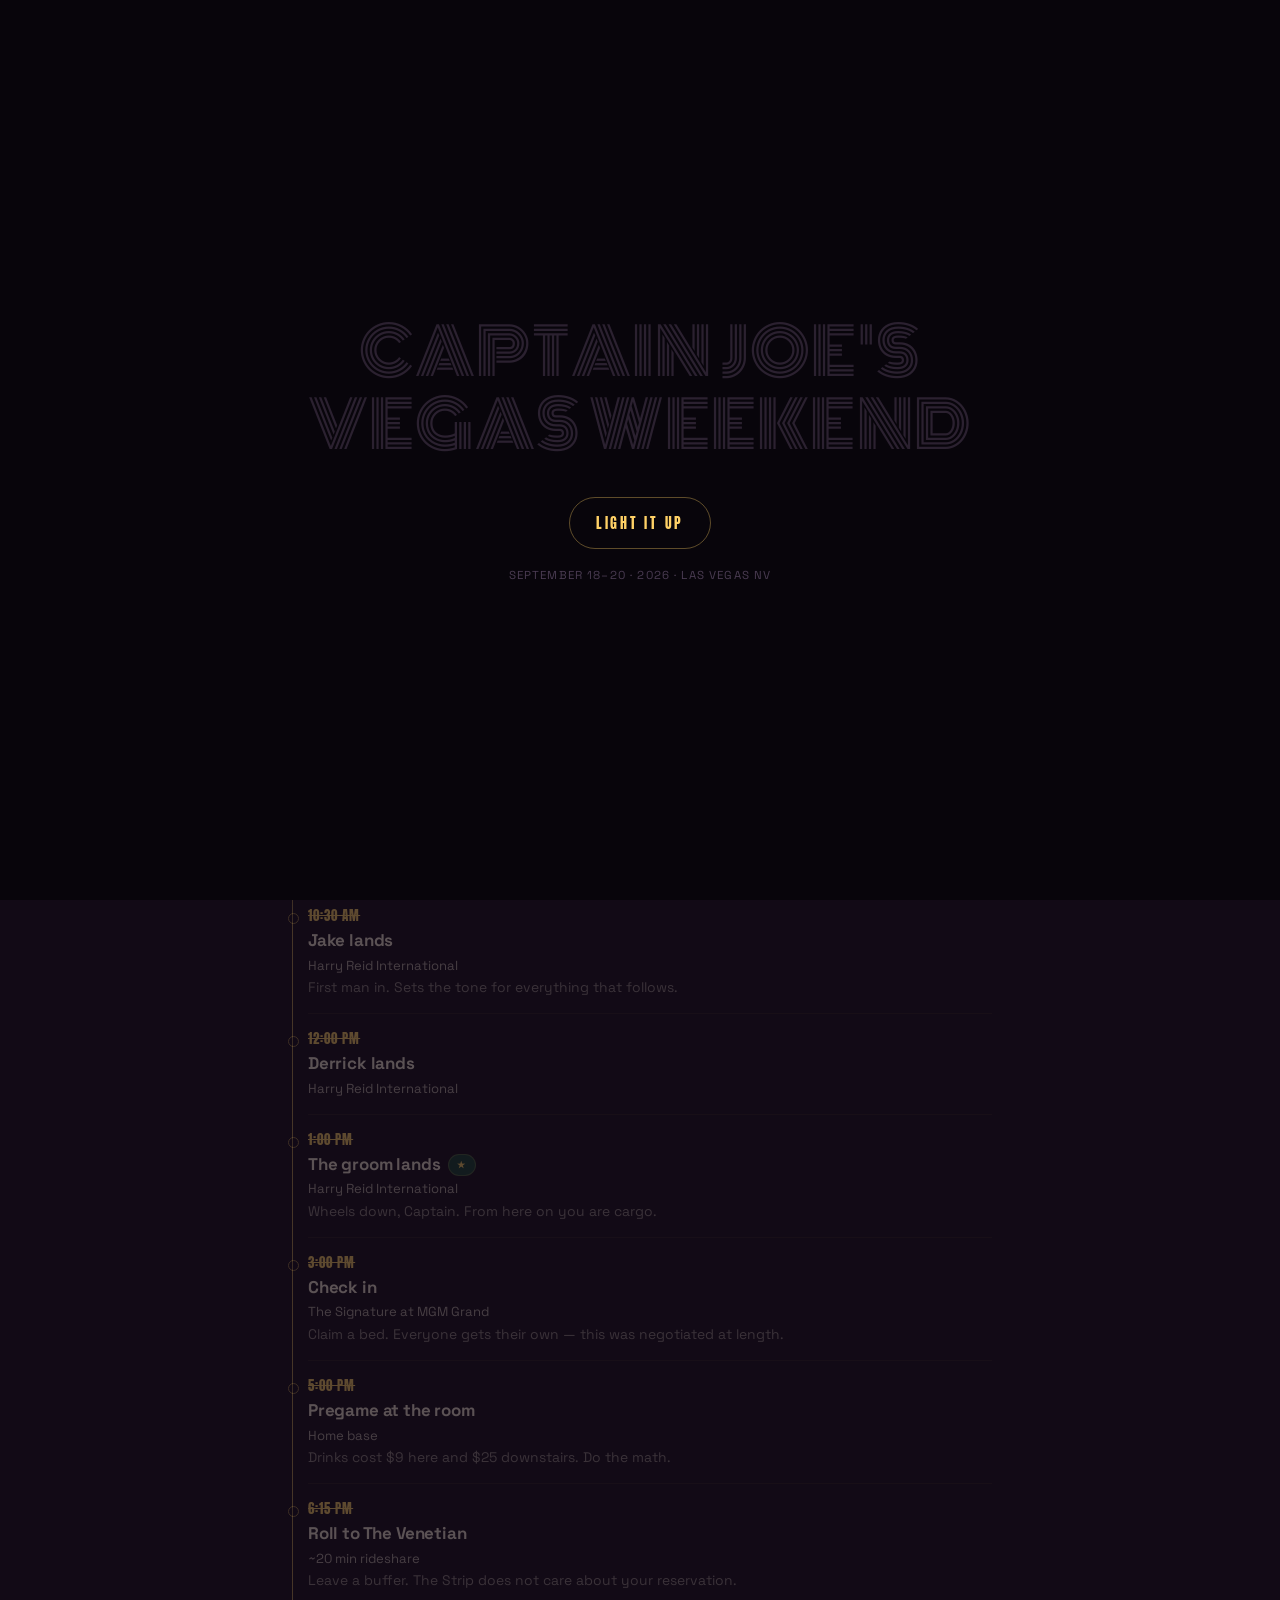
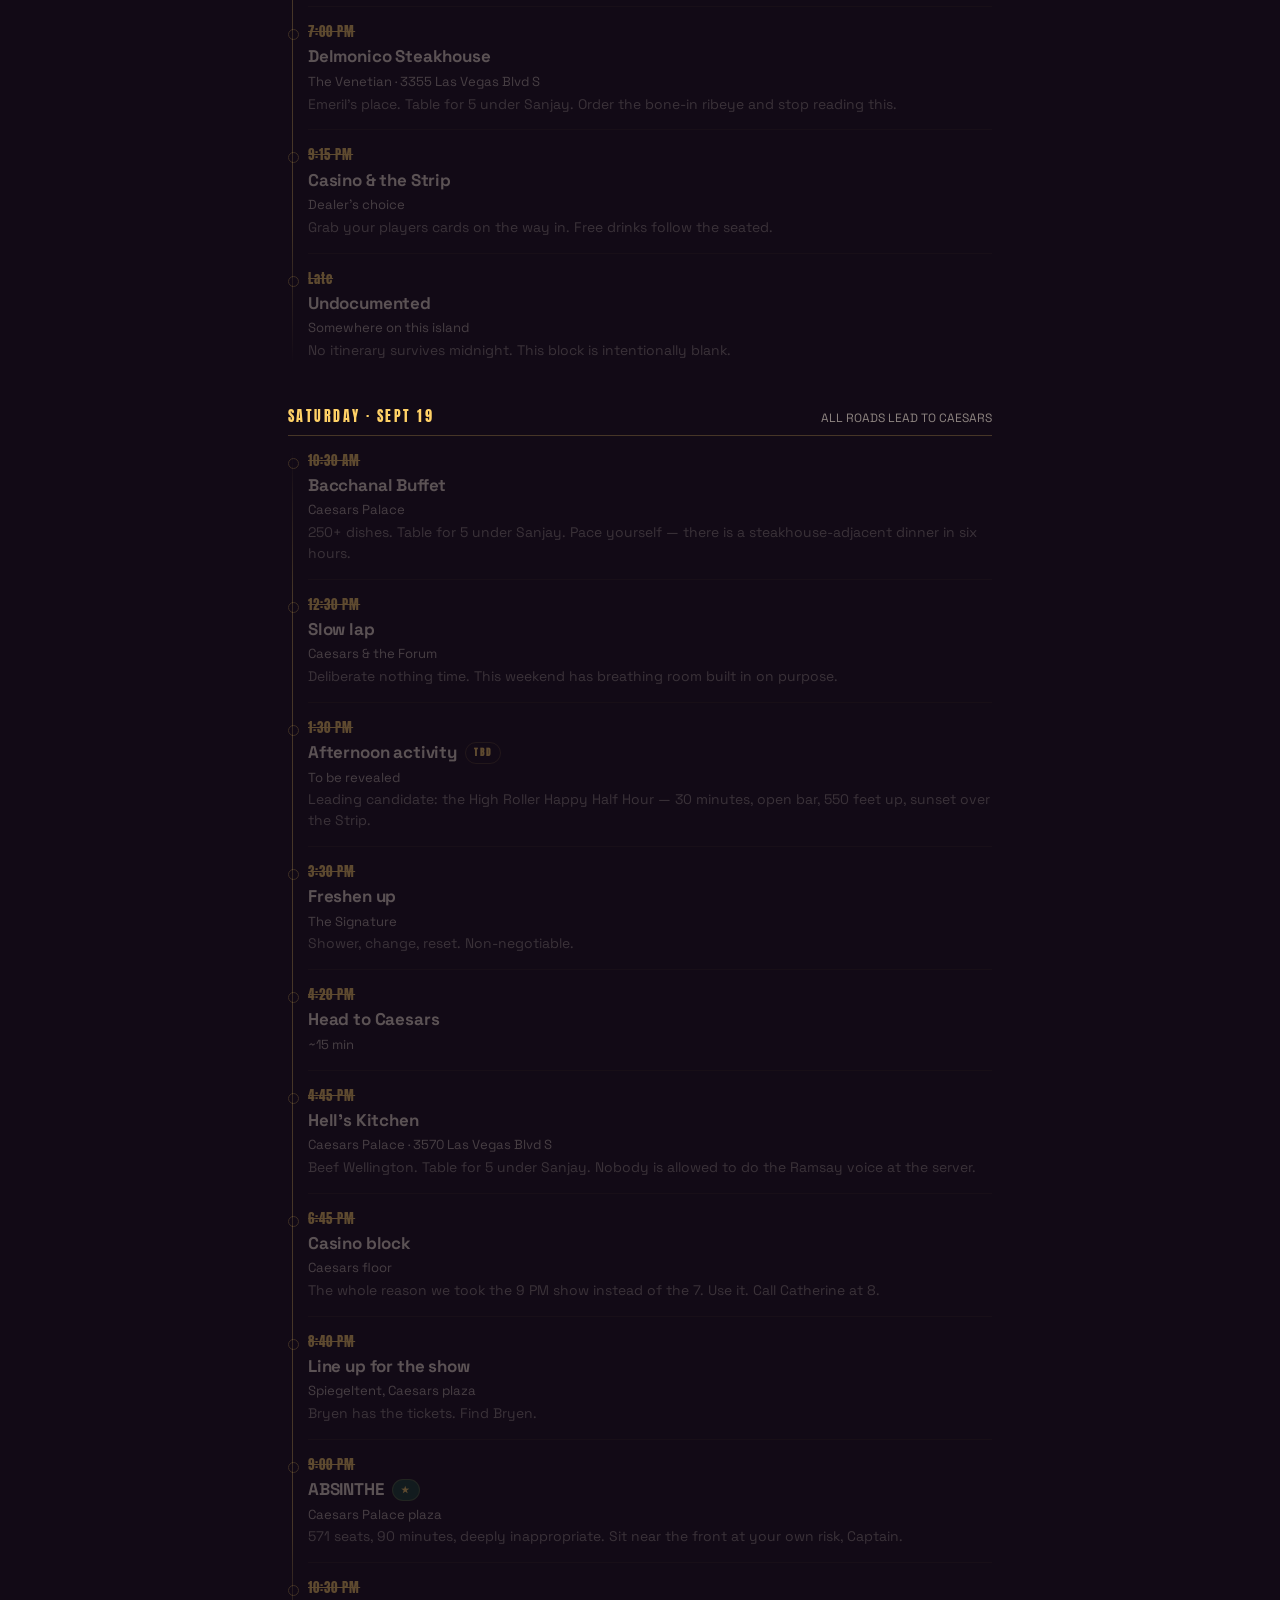
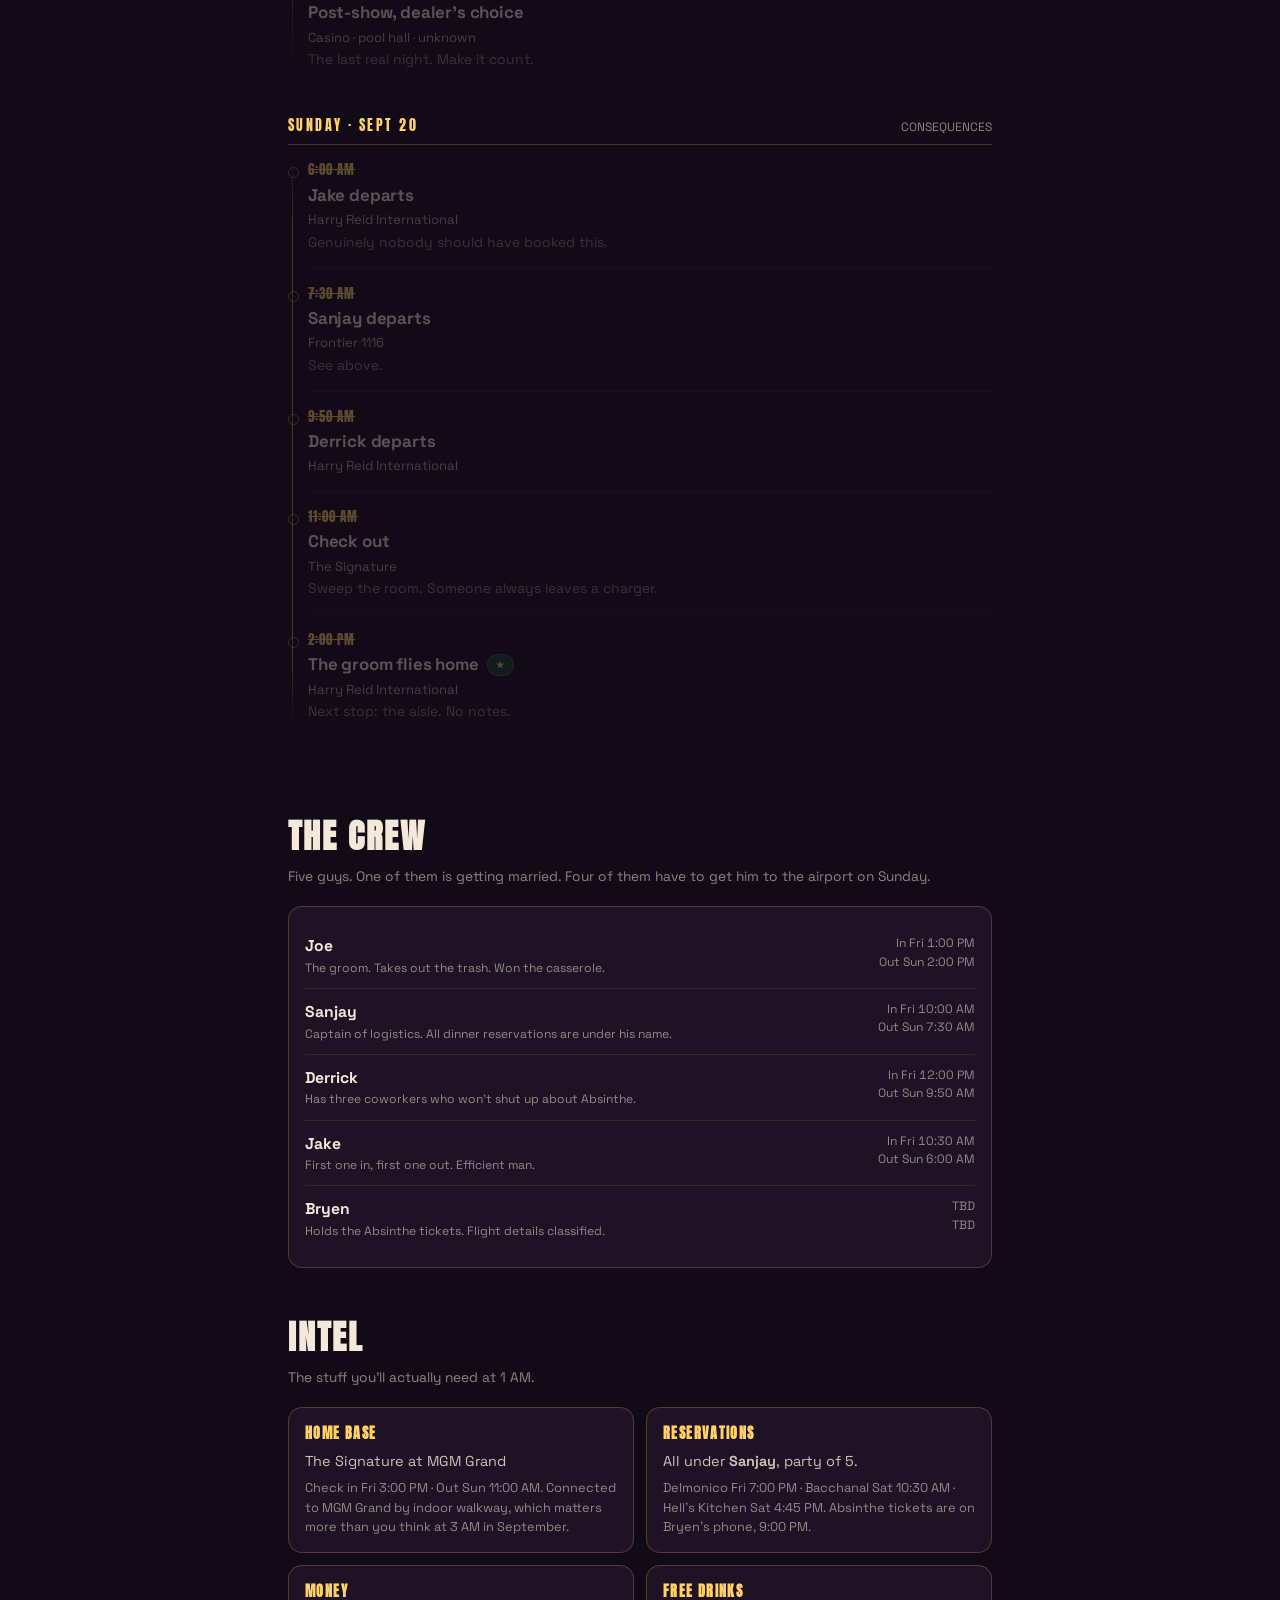
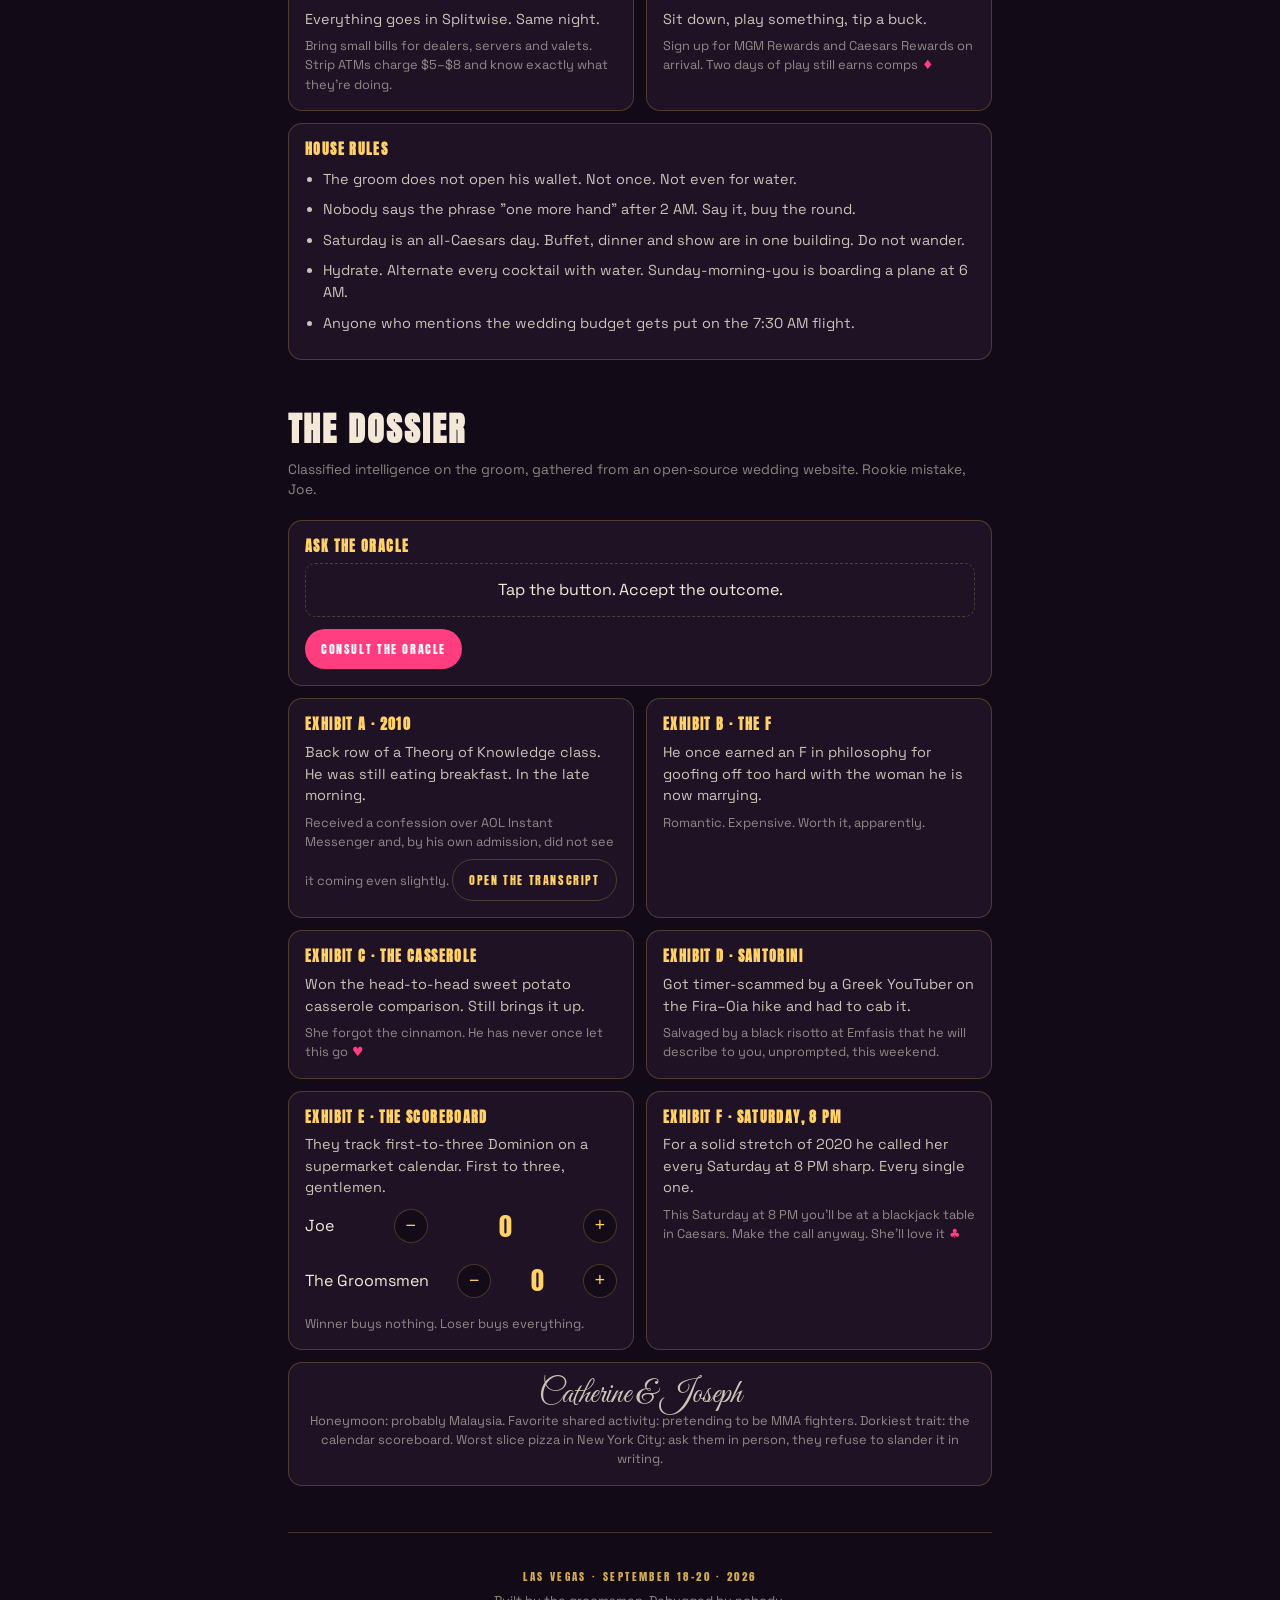
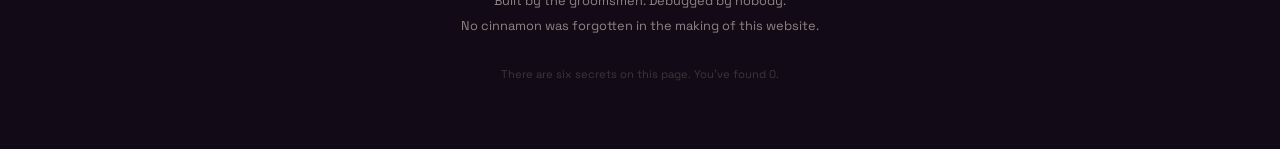
==== commit c765a65d: "Update Sanjay's flight details from latest planning doc" ====
--- a/index.html
+++ b/index.html
@@ -331,7 +331,7 @@
     <p class="sec-note">Five guys. One of them is getting married. Four of them have to get him to the airport on Sunday.</p>
     <div class="card">
       <div class="person"><div><b>Joe</b><span class="role">The groom. Takes out the trash. Won the casserole.</span></div><div class="fl">In Fri 1:00 PM<br>Out Sun 2:00 PM</div></div>
-      <div class="person"><div><b>Sanjay</b><span class="role">Captain of logistics. All dinner reservations are under his name.</span></div><div class="fl">In Fri 2:53 PM<br>Out Sun 7:00 AM</div></div>
+      <div class="person"><div><b>Sanjay</b><span class="role">Captain of logistics. All dinner reservations are under his name.</span></div><div class="fl">In Fri 10:00 AM<br>Out Sun 7:30 AM</div></div>
       <div class="person"><div><b>Derrick</b><span class="role">Has three coworkers who won't shut up about Absinthe.</span></div><div class="fl">In Fri 12:00 PM<br>Out Sun 9:50 AM</div></div>
       <div class="person"><div><b>Jake</b><span class="role">First one in, first one out. Efficient man.</span></div><div class="fl">In Fri 10:30 AM<br>Out Sun 6:00 AM</div></div>
       <div class="person"><div><b>Bryen</b><span class="role">Holds the Absinthe tickets. Flight details classified.</span></div><div class="fl">TBD<br>TBD</div></div>
@@ -372,7 +372,7 @@
         <li>Nobody says the phrase "one more hand" after 2 AM. Say it, buy the round.</li>
         <li>Saturday is an all-Caesars day. Buffet, dinner and show are in one building. Do not wander.</li>
         <li>Hydrate. Alternate every cocktail with water. Sunday-morning-you is boarding a plane at 6 AM.</li>
-        <li>Anyone who mentions the wedding budget gets put on the 7 AM flight.</li>
+        <li>Anyone who mentions the wedding budget gets put on the 7:30 AM flight.</li>
       </ul>
     </div>
   </section>
@@ -474,10 +474,10 @@
 
 var S=[
 /* FRIDAY */
+{d:"fri",s:"2026-09-18T10:00",e:"2026-09-18T10:45",t:"10:00 AM",h:"Sanjay lands",w:"Frontier 4891",n:"The reservations arrive."},
 {d:"fri",s:"2026-09-18T10:30",e:"2026-09-18T11:15",t:"10:30 AM",h:"Jake lands",w:"Harry Reid International",n:"First man in. Sets the tone for everything that follows."},
 {d:"fri",s:"2026-09-18T12:00",e:"2026-09-18T12:45",t:"12:00 PM",h:"Derrick lands",w:"Harry Reid International",n:""},
 {d:"fri",s:"2026-09-18T13:00",e:"2026-09-18T13:45",t:"1:00 PM",h:"The groom lands",w:"Harry Reid International",n:"Wheels down, Captain. From here on you are cargo.",star:1},
-{d:"fri",s:"2026-09-18T14:53",e:"2026-09-18T15:00",t:"2:53 PM",h:"Sanjay lands",w:"Frontier 4891",n:"The reservations arrive."},
 {d:"fri",s:"2026-09-18T15:00",e:"2026-09-18T17:00",t:"3:00 PM",h:"Check in",w:"The Signature at MGM Grand",n:"Claim a bed. Everyone gets their own — this was negotiated at length."},
 {d:"fri",s:"2026-09-18T17:00",e:"2026-09-18T18:15",t:"5:00 PM",h:"Pregame at the room",w:"Home base",n:"Drinks cost $9 here and $25 downstairs. Do the math."},
 {d:"fri",s:"2026-09-18T18:15",e:"2026-09-18T19:00",t:"6:15 PM",h:"Roll to The Venetian",w:"~20 min rideshare",n:"Leave a buffer. The Strip does not care about your reservation."},
@@ -497,7 +497,7 @@
 {d:"sat",s:"2026-09-19T22:30",e:"2026-09-20T03:00",t:"10:30 PM",h:"Post-show, dealer's choice",w:"Casino · pool hall · unknown",n:"The last real night. Make it count."},
 /* SUNDAY */
 {d:"sun",s:"2026-09-20T06:00",e:"2026-09-20T06:30",t:"6:00 AM",h:"Jake departs",w:"Harry Reid International",n:"Genuinely nobody should have booked this."},
-{d:"sun",s:"2026-09-20T07:00",e:"2026-09-20T07:30",t:"7:00 AM",h:"Sanjay departs",w:"Frontier 1116",n:"See above."},
+{d:"sun",s:"2026-09-20T07:30",e:"2026-09-20T08:00",t:"7:30 AM",h:"Sanjay departs",w:"Frontier 1116",n:"See above."},
 {d:"sun",s:"2026-09-20T09:50",e:"2026-09-20T10:20",t:"9:50 AM",h:"Derrick departs",w:"Harry Reid International",n:""},
 {d:"sun",s:"2026-09-20T11:00",e:"2026-09-20T11:30",t:"11:00 AM",h:"Check out",w:"The Signature",n:"Sweep the room. Someone always leaves a charger."},
 {d:"sun",s:"2026-09-20T14:00",e:"2026-09-20T14:30",t:"2:00 PM",h:"The groom flies home",w:"Harry Reid International",n:"Next stop: the aisle. No notes.",star:1}
@@ -615,7 +615,7 @@
   "The house always wins. The groom always drinks free. Balance.",
   "Call Catherine. It's basically Saturday at 8.",
   "Do not do the Ramsay voice. The server has heard it. All of it.",
-  "Your Sunday flight is at 7 AM. This is a warning, not a prophecy.",
+  "Your Sunday flight is at 7:30 AM. This is a warning, not a prophecy.",
   "Ask yourself: would the Chakko Kid double down here? He would. He'd lose, but he would.",
   "The cinnamon was never the point.",
   "Somewhere in this building, Bryen has your tickets."];
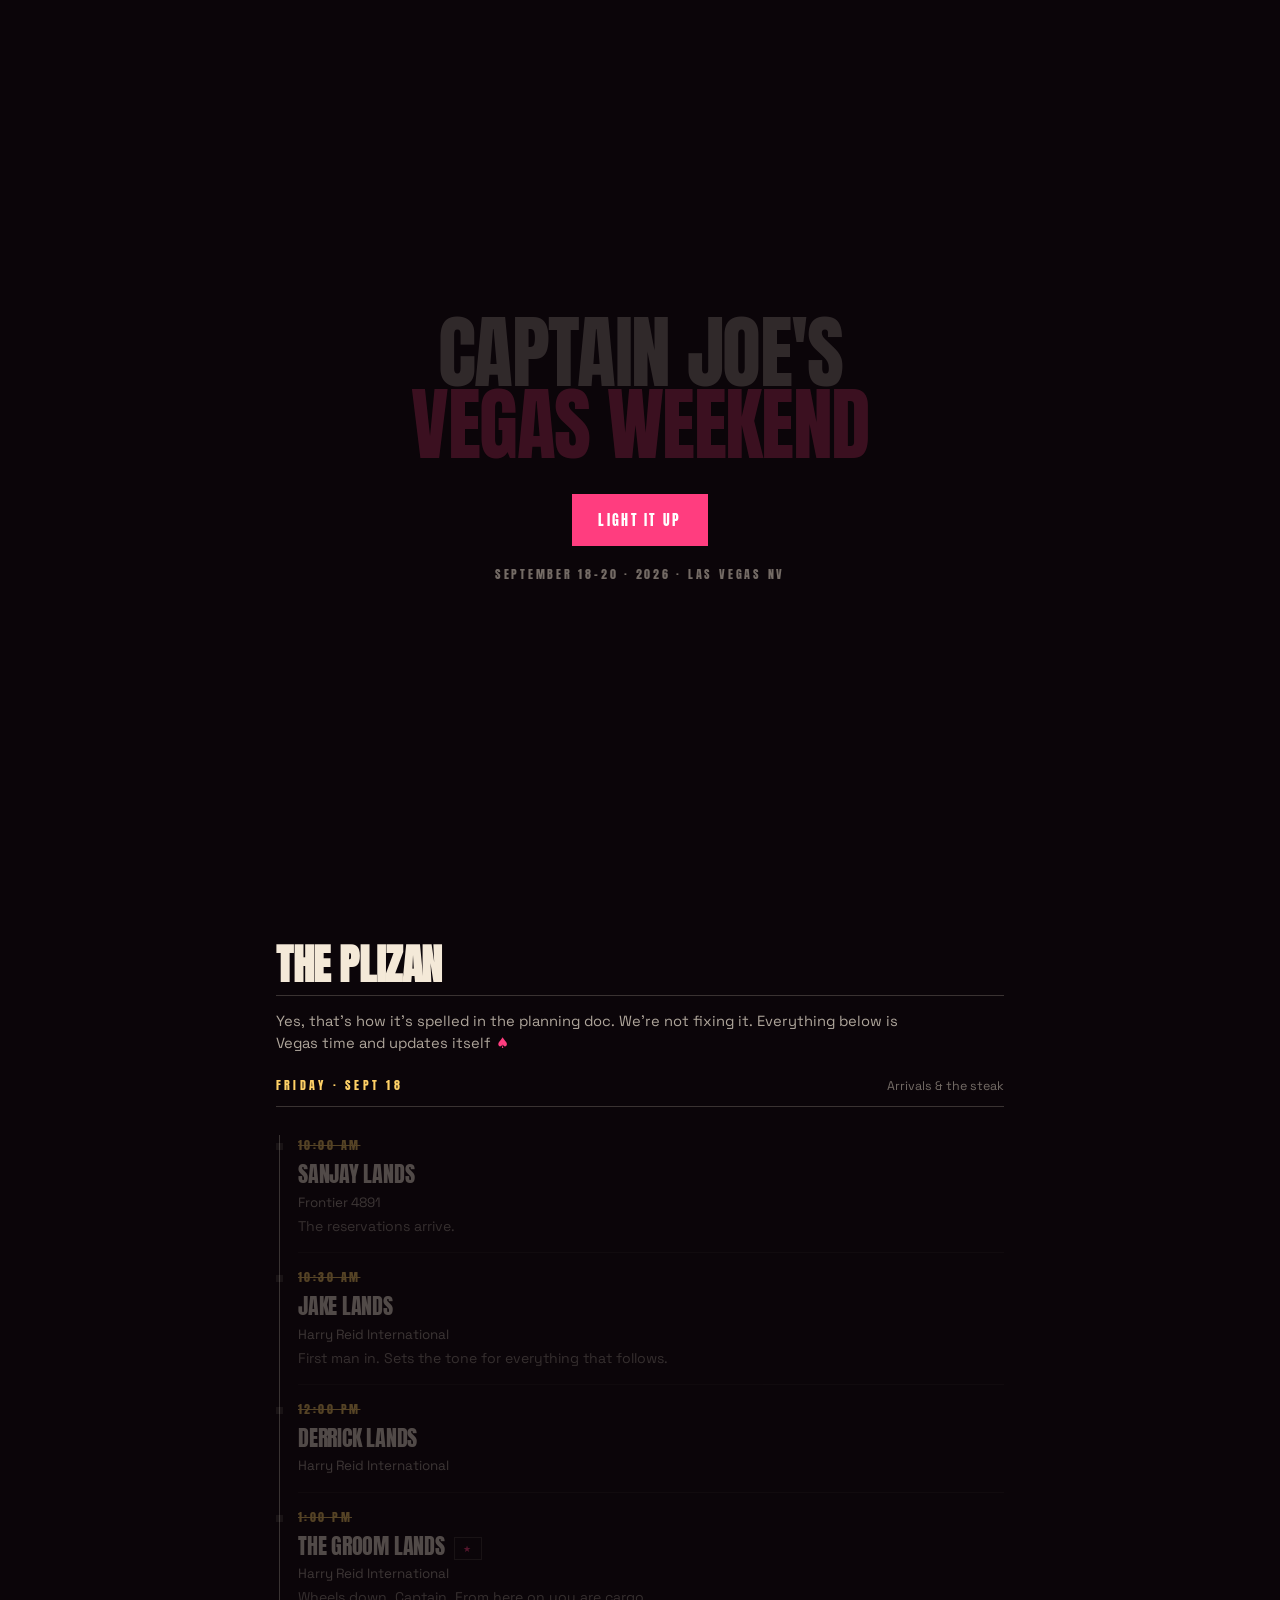
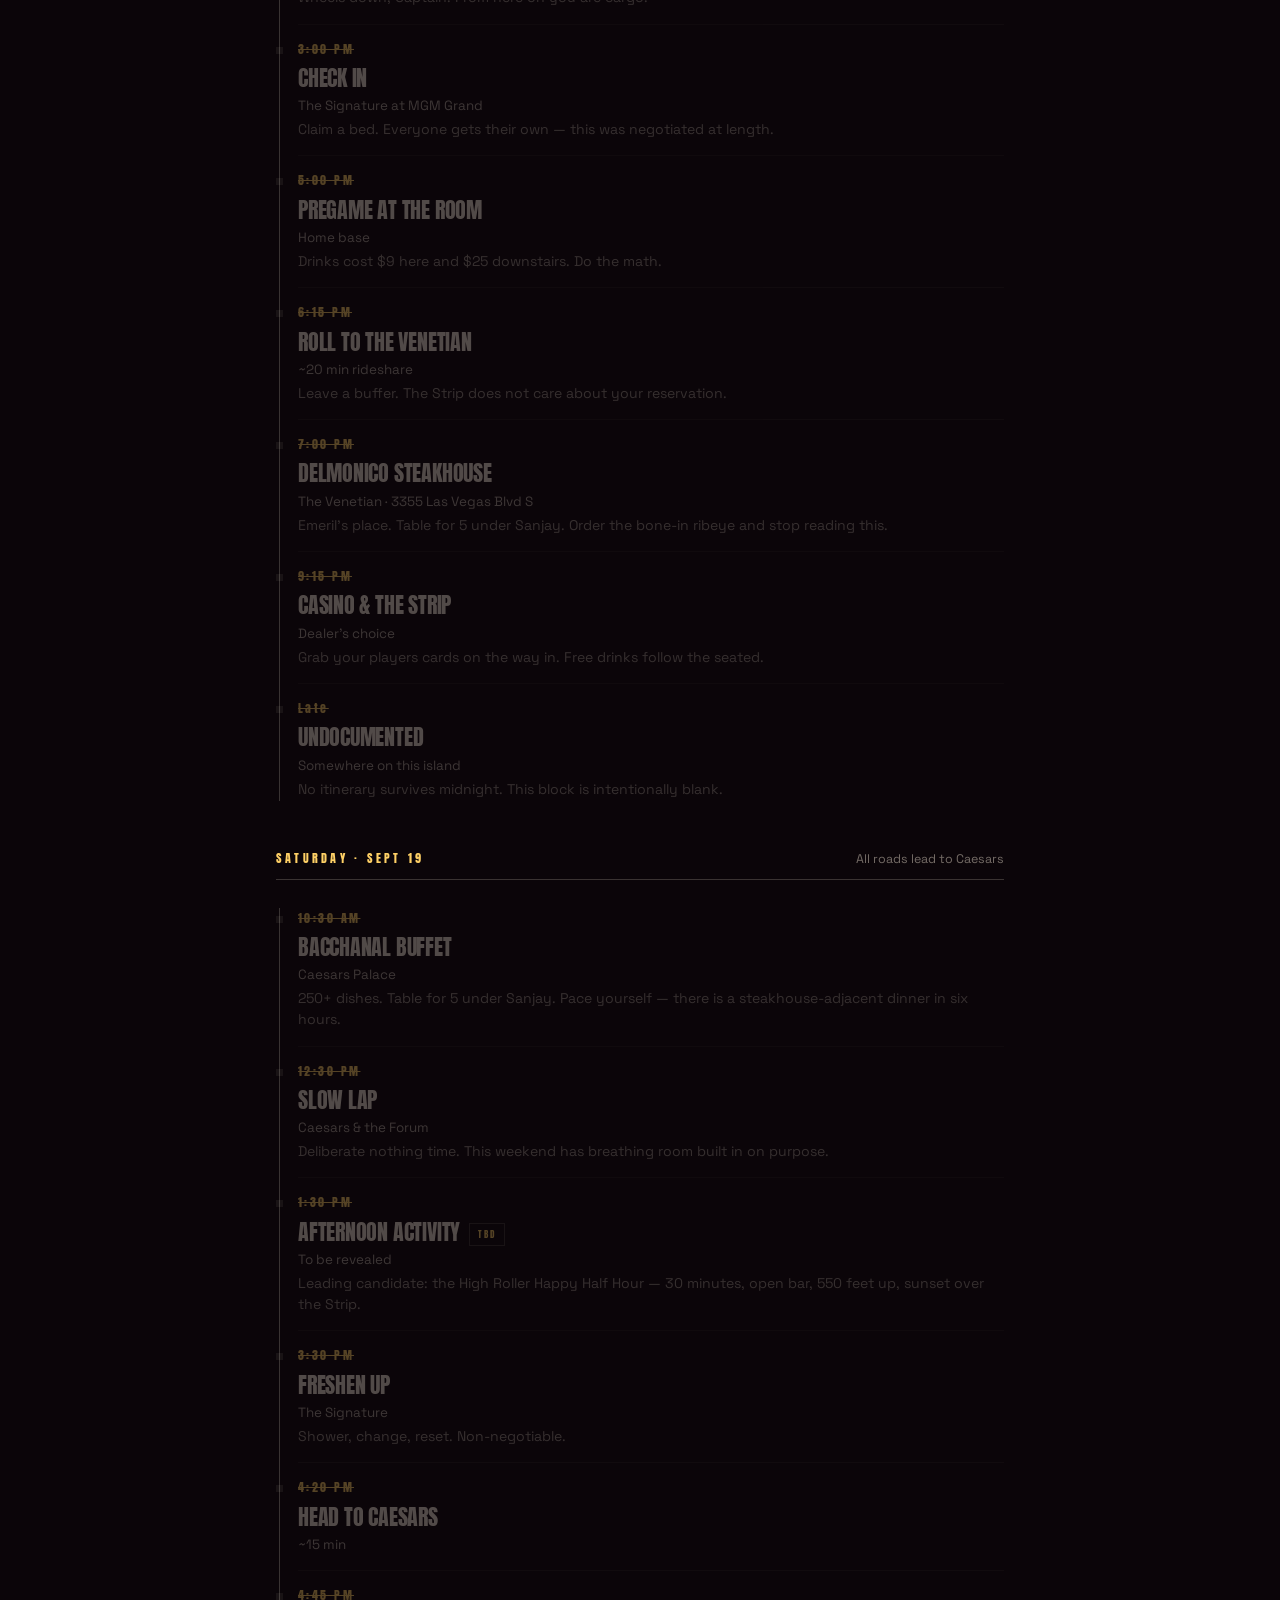
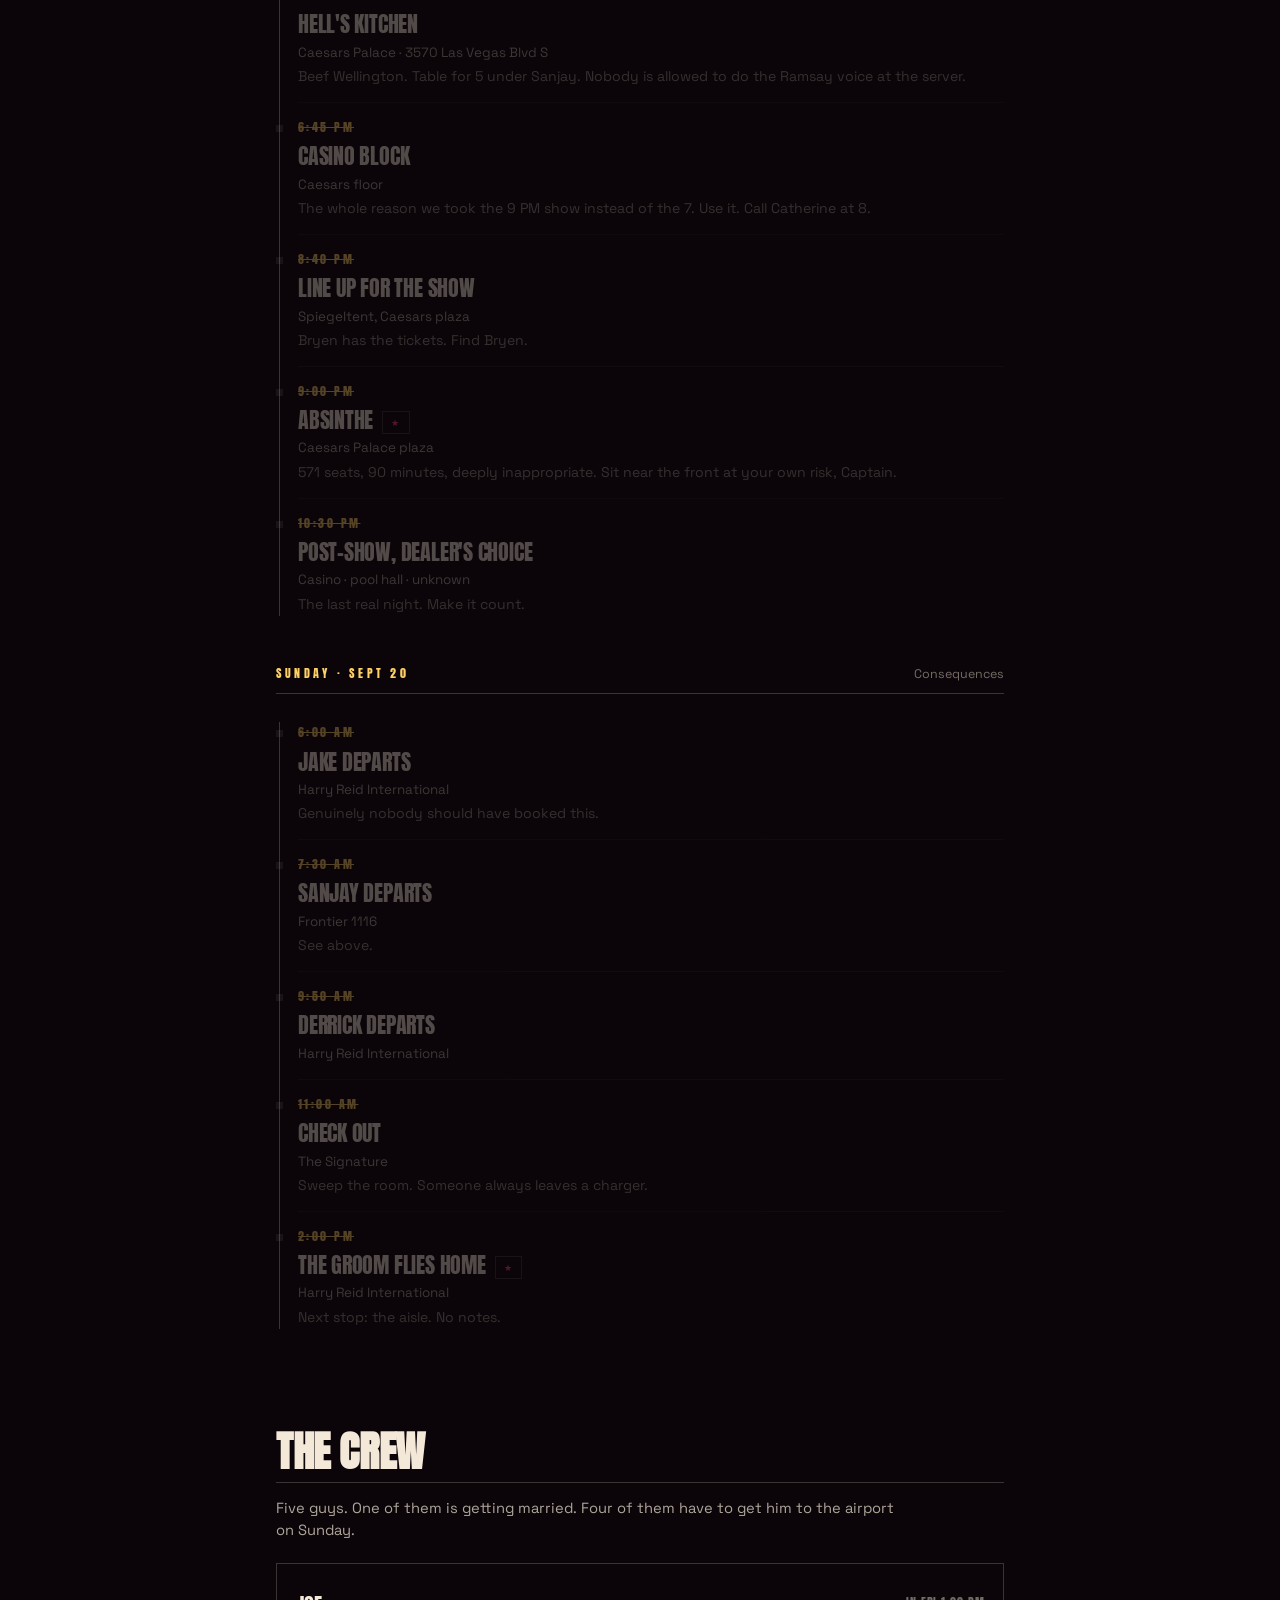
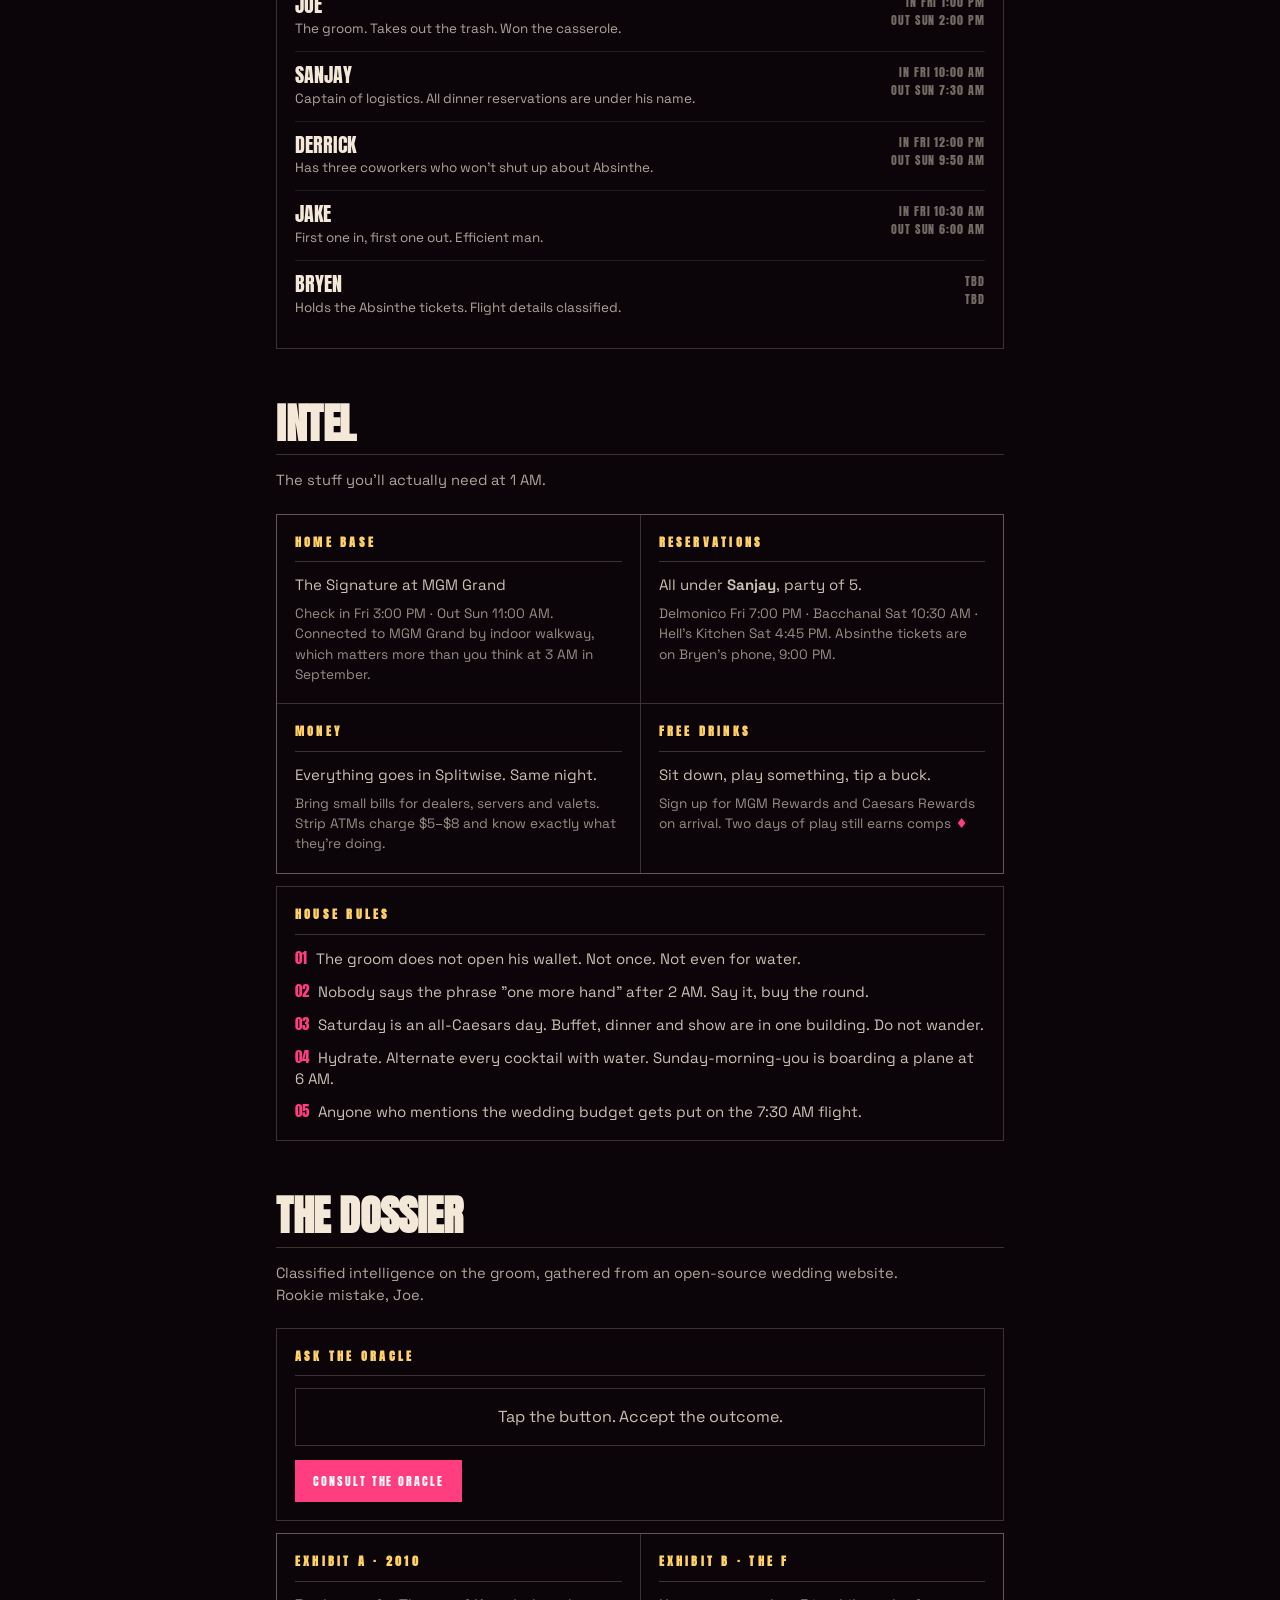
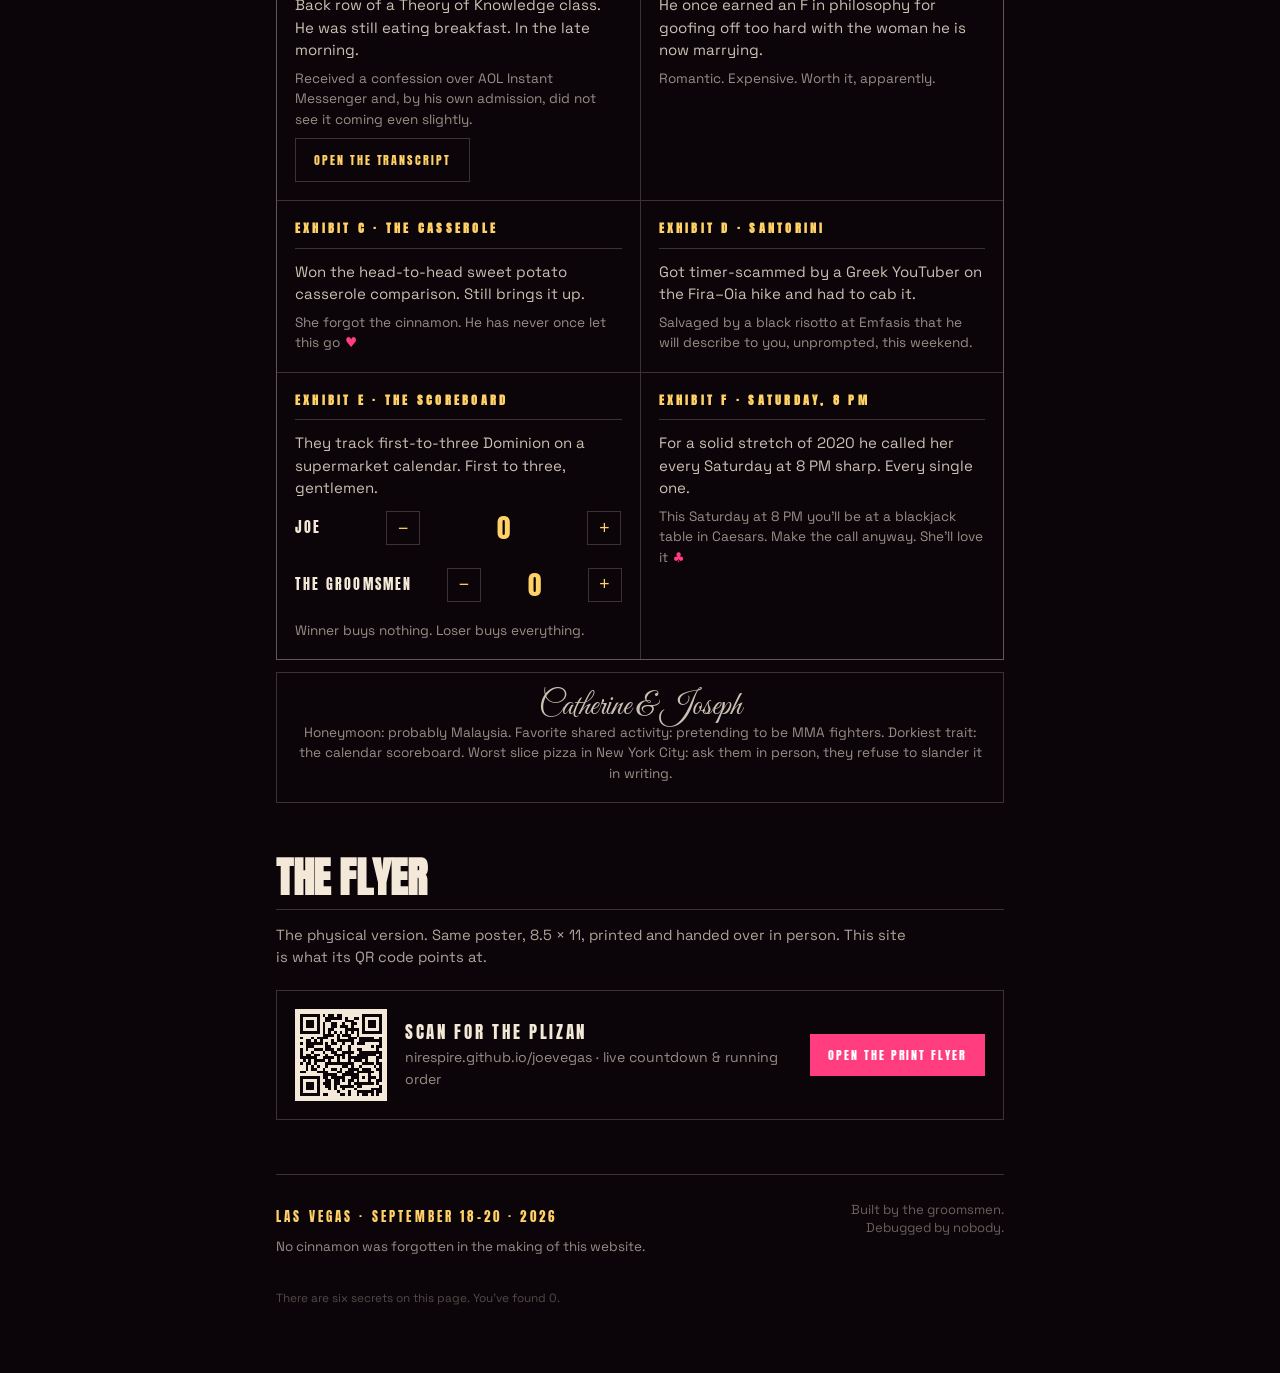
==== commit c8dcdca1: "Align site design to the 1c flyer, and keep the flyer in the repo The approved flyer direction is 1c" ====
--- a/index.html
+++ b/index.html
@@ -6,219 +6,221 @@
 <title>Captain Joe's Vegas Weekend</title>
 <meta name="description" content="Two nights. Five guys. One groom. Live itinerary.">
 <meta name="robots" content="noindex, nofollow">
-<meta name="theme-color" content="#120A16">
+<meta name="theme-color" content="#0B0509">
 <meta property="og:title" content="Captain Joe's Vegas Weekend">
 <meta property="og:description" content="September 18–20, 2026. The plizan, revealed.">
 <link rel="icon" href="data:image/svg+xml,<svg xmlns='http://www.w3.org/2000/svg' viewBox='0 0 100 100'><text y='.9em' font-size='90'>🎰</text></svg>">
 <link rel="preconnect" href="https://fonts.googleapis.com">
 <link rel="preconnect" href="https://fonts.gstatic.com" crossorigin>
-<link href="https://fonts.googleapis.com/css2?family=Anton&family=Great+Vibes&family=Monoton&family=Space+Grotesk:wght@400;500;700&display=swap" rel="stylesheet">
+<link href="https://fonts.googleapis.com/css2?family=Anton&family=Great+Vibes&family=Space+Grotesk:wght@400;500;700&display=swap" rel="stylesheet">
+<link rel="stylesheet" href="tokens.css">
 <style>
-/* ─────────────────────────────────────────────
-   CAPTAIN JOE — tokens
-   ink    velvet plum-black, the room the sign hangs in
-   felt   card-table green
-   neon   marquee pink
-   bulb   marquee bulb gold
-   cream  aged paper
-   ox     oxblood banding
-   ───────────────────────────────────────────── */
+/* ─────────────────────────────────────────────────────────────
+   CAPTAIN JOE — site styles, cut to match the flyer.
+   Direction 1c, "1996 modern show poster": flat ink page, Anton
+   condensed headline, pink accent band, gold hairline headers,
+   square corners, no glow. Colours and type live in tokens.css,
+   shared with /flyer/index.html — edit them there.
+   ───────────────────────────────────────────────────────────── */
 :root{
-  --ink:#120A16;
-  --ink-2:#1B0F20;
-  --panel:#1E1224;
-  --felt:#12402F;
-  --neon:#FF3D7F;
-  --bulb:#FFD166;
-  --cream:#F4E9D8;
-  --ox:#5A1024;
-  --dim:rgba(244,233,216,.55);
-  --hair:rgba(255,209,102,.22);
-  --rad:14px;
-  --pad:clamp(16px,4.5vw,28px);
-  --display:"Monoton",system-ui,sans-serif;
-  --head:"Anton","Arial Narrow",Impact,sans-serif;
-  --body:"Space Grotesk",ui-sans-serif,system-ui,-apple-system,"Segoe UI",sans-serif;
-  --script:"Great Vibes","Snell Roundhand",cursive;
+  --pad:clamp(18px,5.2vw,var(--gutter));   /* the flyer's 46px gutter, scaled down on phones */
+  --measure:820px;
 }
 *{box-sizing:border-box}
 html{-webkit-text-size-adjust:100%}
 body{
   margin:0;background:var(--ink);color:var(--cream);font-family:var(--body);
   line-height:1.5;overflow-x:hidden;
-  background-image:
-    radial-gradient(120% 70% at 50% -10%, rgba(255,61,127,.16), transparent 60%),
-    radial-gradient(90% 50% at 50% 105%, rgba(18,64,47,.5), transparent 65%);
-  background-attachment:fixed;
 }
-::selection{background:var(--neon);color:#fff}
-a{color:var(--bulb);text-underline-offset:3px}
+::selection{background:var(--pink);color:var(--white)}
+a{color:var(--gold);text-underline-offset:3px}
+a:hover{color:var(--pink)}
 a:focus-visible,button:focus-visible,[tabindex]:focus-visible{
-  outline:2px solid var(--neon);outline-offset:3px;border-radius:6px}
-.wrap{max-width:760px;margin:0 auto;padding:0 var(--pad)}
-.eyebrow{font-family:var(--head);letter-spacing:.22em;text-transform:uppercase;
-  font-size:.68rem;color:var(--bulb);opacity:.8}
-.script{font-family:var(--script);font-size:1.5em;line-height:1;color:var(--neon)}
+  outline:2px solid var(--pink);outline-offset:3px;border-radius:0}
+img,svg{max-width:100%}
+.wrap{max-width:var(--measure);margin:0 auto;padding:0 var(--pad)}
 .tnum{font-variant-numeric:tabular-nums}
 
+/* the flyer's small caps: Anton, uppercase, wide tracking, gold */
+.eyebrow{font-family:var(--head);text-transform:uppercase;letter-spacing:var(--tr-eyebrow);
+  font-size:clamp(.62rem,2.4vw,.82rem);color:var(--gold)}
+.script{font-family:var(--script);line-height:1;color:var(--gold)}
+
 /* ── curtain ───────────────────────────────── */
-#curtain{position:fixed;inset:0;z-index:99;background:#08050B;display:grid;
-  place-items:center;text-align:center;padding:24px;transition:opacity .7s ease}
+#curtain{position:fixed;inset:0;z-index:99;background:var(--ink);display:grid;
+  place-items:center;text-align:center;padding:var(--pad);transition:opacity .7s ease}
 #curtain.out{opacity:0;pointer-events:none}
-#curtain .dark-sign{font-family:var(--display);font-size:clamp(2.1rem,10vw,4rem);
-  color:#2B2130;line-height:1.15;letter-spacing:.02em}
-#lightBtn{margin-top:34px;background:none;border:1px solid rgba(255,209,102,.35);
-  color:var(--bulb);font-family:var(--head);letter-spacing:.2em;text-transform:uppercase;
-  font-size:.85rem;padding:15px 26px;border-radius:100px;cursor:pointer;
-  animation:breathe 2.4s ease-in-out infinite}
-#lightBtn:hover{background:rgba(255,209,102,.09)}
-@keyframes breathe{50%{box-shadow:0 0 30px rgba(255,209,102,.28)}}
-#curtain small{display:block;margin-top:18px;color:#4A3C52;font-size:.72rem;letter-spacing:.1em}
-
-/* ── the marquee (signature element) ───────── */
-.marquee{position:relative;margin:22px 0 8px;padding:clamp(26px,7vw,42px) clamp(16px,5vw,34px);
-  border-radius:6px;background:
-    linear-gradient(180deg,rgba(90,16,36,.5),rgba(18,10,22,.85));
-  border:1px solid rgba(255,209,102,.3);
-  box-shadow:0 24px 70px -30px #000, inset 0 0 60px rgba(90,16,36,.5)}
-.bulbs{position:absolute;pointer-events:none}
-.bulbs.t,.bulbs.b{left:8px;right:8px;height:8px}
-.bulbs.t{top:-4px}.bulbs.b{bottom:-4px}
-.bulbs.l,.bulbs.r{top:8px;bottom:8px;width:8px}
-.bulbs.l{left:-4px}.bulbs.r{right:-4px}
-.bulbs i{position:absolute;inset:0;display:block;
-  background-image:radial-gradient(circle at center,var(--bulb) 0 2px,transparent 2.6px);
-  background-size:16px 16px;background-position:0 center;opacity:.28}
-.bulbs.l i,.bulbs.r i{background-size:16px 16px;background-position:center 0}
-.bulbs i.odd{background-position:8px center}
-.bulbs.l i.odd,.bulbs.r i.odd{background-position:center 8px}
-.lit .bulbs i{animation:chase 1.1s steps(1,end) infinite;filter:drop-shadow(0 0 4px rgba(255,209,102,.9))}
-.lit .bulbs i.odd{animation-delay:.55s}
-@keyframes chase{0%,49%{opacity:1}50%,100%{opacity:.2}}
-
-.sign-top{text-align:center;font-family:var(--head);letter-spacing:.3em;
-  text-transform:uppercase;font-size:.7rem;color:var(--bulb);opacity:.85}
-.neon{display:block;text-align:center;font-family:var(--display);
-  font-size:clamp(2.3rem,11.5vw,4.6rem);line-height:1.05;margin:14px 0 6px;
-  color:#fff;cursor:pointer;user-select:none;background:none;border:0;width:100%;padding:0}
-.lit .neon{
-  color:#FFF0F6;
-  text-shadow:0 0 6px #fff,0 0 16px var(--neon),0 0 34px var(--neon),
-    0 0 64px rgba(255,61,127,.75),0 2px 0 rgba(0,0,0,.4);
-  animation:flicker 7s linear infinite}
-@keyframes flicker{0%,96%,100%{opacity:1}96.5%{opacity:.4}97%{opacity:1}97.6%{opacity:.55}98.2%{opacity:1}}
-.sign-sub{text-align:center;font-family:var(--head);letter-spacing:.18em;
-  text-transform:uppercase;font-size:clamp(.72rem,2.8vw,.9rem);color:var(--cream);opacity:.75}
-
-/* changeable-letter row */
-.letterboard{margin-top:22px;border-top:1px solid var(--hair);border-bottom:1px solid var(--hair);
-  padding:14px 10px;text-align:center;background:repeating-linear-gradient(180deg,
-    rgba(0,0,0,.35) 0 22px, rgba(255,255,255,.02) 22px 23px)}
-.lb-label{font-family:var(--head);letter-spacing:.24em;font-size:.62rem;color:var(--neon);
-  text-transform:uppercase;display:flex;align-items:center;justify-content:center;gap:7px}
-.dot{width:7px;height:7px;border-radius:50%;background:var(--neon);
-  box-shadow:0 0 10px var(--neon);animation:pulse 1.6s ease-in-out infinite}
-@keyframes pulse{50%{opacity:.25;transform:scale(.75)}}
-.lb-line{font-family:var(--head);text-transform:uppercase;letter-spacing:.05em;
-  font-size:clamp(1.15rem,5.4vw,1.75rem);margin-top:7px;line-height:1.15}
-.lb-meta{font-size:.8rem;color:var(--dim);margin-top:5px}
-
-/* countdown */
-.clock{display:grid;grid-template-columns:repeat(4,1fr);gap:6px;margin-top:20px}
-.cell{background:rgba(0,0,0,.42);border:1px solid var(--hair);border-radius:9px;padding:9px 2px 7px;text-align:center}
-.cell b{display:block;font-family:var(--head);font-size:clamp(1.5rem,7.5vw,2.3rem);
-  line-height:1;color:var(--bulb);font-variant-numeric:tabular-nums}
-.cell span{font-size:.58rem;letter-spacing:.18em;text-transform:uppercase;color:var(--dim)}
-.vegastime{text-align:center;margin-top:12px;font-size:.72rem;letter-spacing:.14em;
-  text-transform:uppercase;color:var(--dim)}
+#curtain .dark-sign{font-family:var(--head);text-transform:uppercase;
+  font-size:clamp(2.2rem,12vw,5rem);line-height:.9;letter-spacing:-.02em;
+  color:rgba(244,233,216,.16)}
+#curtain .dark-sign span{display:block;color:rgba(255,61,127,.2)}
+#lightBtn{margin-top:34px;background:var(--pink);border:0;color:var(--white);
+  font-family:var(--head);letter-spacing:var(--tr-label);text-transform:uppercase;
+  font-size:.9rem;padding:15px 26px;border-radius:0;cursor:pointer}
+#lightBtn:hover{background:#ff5a92}
+#curtain small{display:block;margin-top:20px;color:var(--t45);font-size:.72rem;
+  font-family:var(--head);letter-spacing:var(--tr-eyebrow);text-transform:uppercase}
+
+/* ── poster header (the flyer, made live) ──── */
+.poster{padding:clamp(22px,5vw,40px) 0 0}
+.poster-rule{display:flex;justify-content:space-between;align-items:baseline;gap:14px}
+.poster-rule .no{color:var(--t45)}
+.kicker{font-family:var(--script);font-size:clamp(1.5rem,7vw,2.25rem);color:var(--gold);
+  line-height:1;margin:clamp(18px,4vw,30px) 0 6px}
+.headline{display:block;width:100%;margin:0;padding:0;border:0;background:none;
+  text-align:left;font-family:var(--head);text-transform:uppercase;
+  font-size:clamp(2.7rem,13.2vw,6.5rem);line-height:.86;letter-spacing:-.02em;
+  color:var(--cream);cursor:pointer;user-select:none}
+.headline.accent{color:var(--pink);cursor:default}
+.sign-sub{margin-top:14px;font-family:var(--head);text-transform:uppercase;
+  letter-spacing:var(--tr-label);font-size:clamp(.7rem,2.8vw,.9rem);color:var(--t60)}
+.intro{margin:10px 0 0;max-width:640px;font-size:clamp(.95rem,3.6vw,1.06rem);
+  line-height:1.45;color:var(--t78);text-wrap:pretty}
+
+/* pink date band — lifted straight off the flyer */
+.band{margin-top:clamp(22px,5vw,30px);background:var(--pink);color:var(--white);
+  padding:16px 22px;display:flex;justify-content:space-between;align-items:center;
+  gap:10px;flex-wrap:wrap;font-family:var(--head);text-transform:uppercase;
+  letter-spacing:var(--tr-band);font-size:clamp(.8rem,3.2vw,1.25rem)}
+
+/* ── now showing: letterboard + countdown ──── */
+.board{margin-top:clamp(24px,5vw,34px);border-top:1px solid var(--hair);
+  border-bottom:1px solid var(--hair);padding:18px 0}
+.lb-label{font-family:var(--head);text-transform:uppercase;letter-spacing:var(--tr-header);
+  font-size:.66rem;color:var(--gold);display:flex;align-items:center;gap:8px}
+.dot{width:7px;height:7px;background:var(--pink);animation:pulse 1.6s ease-in-out infinite}
+@keyframes pulse{50%{opacity:.2}}
+.lb-line{font-family:var(--head);text-transform:uppercase;letter-spacing:-.01em;
+  font-size:clamp(1.3rem,6vw,2rem);margin-top:9px;line-height:1.05}
+.lb-meta{font-size:.86rem;color:var(--t60);margin-top:6px}
+.clock{display:grid;grid-template-columns:repeat(4,1fr);gap:1px;margin-top:18px;
+  background:var(--hair);border:1px solid var(--hair)}
+.cell{background:var(--ink);padding:12px 2px 9px;text-align:center}
+.cell b{display:block;font-family:var(--head);font-size:clamp(1.6rem,8vw,2.6rem);
+  line-height:1;color:var(--gold);font-variant-numeric:tabular-nums}
+.cell span{font-size:.58rem;letter-spacing:var(--tr-band);text-transform:uppercase;color:var(--t45)}
+.vegastime{margin-top:12px;font-family:var(--head);letter-spacing:var(--tr-label);
+  text-transform:uppercase;font-size:.72rem;color:var(--t45)}
 
 /* ── sticky day rail ───────────────────────── */
-.rail{position:sticky;top:0;z-index:20;background:rgba(18,10,22,.93);
-  backdrop-filter:blur(10px);border-bottom:1px solid var(--hair);margin-top:26px}
-.rail-in{display:flex;gap:6px;overflow-x:auto;padding:10px var(--pad);scrollbar-width:none;
-  max-width:760px;margin:0 auto}
+.rail{position:sticky;top:0;z-index:20;background:var(--ink);
+  border-bottom:1px solid var(--hair);margin-top:clamp(26px,5vw,34px)}
+.rail-in{display:flex;gap:0;overflow-x:auto;padding:0;scrollbar-width:none;
+  max-width:var(--measure);margin:0 auto;padding-inline:var(--pad)}
 .rail-in::-webkit-scrollbar{display:none}
-.chip{flex:0 0 auto;background:transparent;border:1px solid var(--hair);color:var(--cream);
-  font-family:var(--head);letter-spacing:.14em;text-transform:uppercase;font-size:.72rem;
-  padding:8px 14px;border-radius:100px;cursor:pointer;text-decoration:none}
-.chip[aria-current="true"]{background:var(--neon);border-color:var(--neon);color:#fff}
+.chip{flex:0 0 auto;background:transparent;border:0;border-bottom:2px solid transparent;
+  color:var(--t60);font-family:var(--head);letter-spacing:var(--tr-label);
+  text-transform:uppercase;font-size:.74rem;padding:14px 14px 12px;cursor:pointer;
+  text-decoration:none}
+.chip:hover{color:var(--cream)}
+.chip[aria-current="true"]{color:var(--pink);border-bottom-color:var(--pink)}
 
 /* ── sections ──────────────────────────────── */
-section{padding:38px 0 6px}
-.sec-head{display:flex;align-items:baseline;gap:12px;margin-bottom:4px}
-.sec-head h2{font-family:var(--head);text-transform:uppercase;letter-spacing:.06em;
-  font-size:clamp(1.5rem,6.5vw,2.1rem);margin:0}
-.sec-note{color:var(--dim);font-size:.86rem;margin:0 0 20px}
+section{padding:clamp(34px,7vw,48px) 0 6px}
+.sec-head{border-bottom:1px solid var(--hair);padding-bottom:10px}
+.sec-head h2{font-family:var(--head);text-transform:uppercase;letter-spacing:-.01em;
+  font-size:clamp(1.7rem,7.5vw,2.6rem);margin:0;line-height:1}
+.sec-note{color:var(--t70);font-size:.92rem;margin:14px 0 22px;max-width:640px;text-wrap:pretty}
 
 /* ── timeline ──────────────────────────────── */
-.day{margin-bottom:30px}
-.day-title{font-family:var(--head);text-transform:uppercase;letter-spacing:.18em;
-  font-size:.85rem;color:var(--bulb);padding-bottom:8px;border-bottom:1px solid var(--hair);
-  display:flex;justify-content:space-between;align-items:baseline;cursor:default}
-.day-title em{font-style:normal;color:var(--dim);font-family:var(--body);letter-spacing:0;font-size:.75rem}
-.items{list-style:none;margin:0;padding:0 0 0 20px;position:relative}
-.items:before{content:"";position:absolute;left:4px;top:12px;bottom:12px;width:1px;
-  background:linear-gradient(180deg,transparent,var(--hair) 12%,var(--hair) 88%,transparent)}
-.item{position:relative;padding:15px 0;border-bottom:1px solid rgba(255,209,102,.08)}
+.day{margin-bottom:34px}
+.day-title{font-family:var(--head);text-transform:uppercase;letter-spacing:var(--tr-header);
+  font-size:.78rem;color:var(--gold);padding-bottom:10px;border-bottom:1px solid var(--hair);
+  display:flex;justify-content:space-between;align-items:baseline;gap:12px;cursor:default}
+.day-title em{font-style:normal;color:var(--t45);font-family:var(--body);
+  letter-spacing:0;font-size:.78rem;text-transform:none}
+.items{list-style:none;margin:14px 0 0;padding:0 0 0 22px;position:relative}
+.items:before{content:"";position:absolute;left:3px;top:14px;bottom:14px;width:1px;background:var(--hair)}
+.item{position:relative;padding:15px 0;border-bottom:1px solid rgba(244,233,216,.08)}
 .item:last-child{border-bottom:0}
-.item:before{content:"";position:absolute;left:-20px;top:22px;width:9px;height:9px;
-  border-radius:50%;background:var(--ink);border:1px solid var(--bulb);opacity:.55}
-.item .t{font-family:var(--head);letter-spacing:.08em;font-size:.8rem;color:var(--bulb);
-  font-variant-numeric:tabular-nums}
-.item h3{margin:3px 0 2px;font-size:1.06rem;font-weight:700;letter-spacing:-.01em}
-.item p{margin:2px 0 0;font-size:.87rem;color:var(--dim)}
-.item .where{font-size:.82rem;color:rgba(244,233,216,.72)}
-.item.past{opacity:.32}
+.item:before{content:"";position:absolute;left:-22px;top:22px;width:7px;height:7px;
+  background:var(--hair)}
+.item .t{font-family:var(--head);letter-spacing:var(--tr-band);font-size:.76rem;
+  color:var(--gold);font-variant-numeric:tabular-nums}
+.item h3{margin:4px 0 2px;font-family:var(--head);text-transform:uppercase;
+  font-size:clamp(1.05rem,4.4vw,1.35rem);letter-spacing:-.01em;font-weight:400}
+.item p{margin:3px 0 0;font-size:.88rem;color:var(--t60)}
+.item .where{font-size:.84rem;color:var(--t70)}
+.item.past{opacity:.3}
 .item.past .t{text-decoration:line-through}
-.item.live{background:linear-gradient(90deg,rgba(255,61,127,.15),transparent 70%);
-  border-radius:10px;padding-left:12px;margin-left:-12px;border-bottom-color:transparent}
-.item.live:before{left:-8px;background:var(--neon);border-color:var(--neon);opacity:1;
-  box-shadow:0 0 14px var(--neon)}
-.item.live h3{color:#fff}
-.item.next:before{opacity:1;background:var(--bulb)}
-.tag{display:inline-block;font-family:var(--head);font-size:.58rem;letter-spacing:.2em;
-  text-transform:uppercase;padding:3px 8px;border-radius:100px;margin-left:8px;vertical-align:2px}
-.tag.live{background:var(--neon);color:#fff}
-.tag.next{background:var(--bulb);color:#2A1206}
-.tag.tbd{border:1px solid var(--hair);color:var(--bulb)}
-.tag.star{background:var(--felt);color:var(--bulb);border:1px solid var(--hair)}
-.bar{height:3px;background:rgba(255,255,255,.12);border-radius:3px;margin-top:10px;overflow:hidden}
-.bar i{display:block;height:100%;background:var(--neon);box-shadow:0 0 10px var(--neon)}
+.item.live{border-left:2px solid var(--pink);padding-left:14px;margin-left:-24px;
+  padding-right:2px}
+.item.live:before{left:-14px;background:var(--pink)}
+.item.live h3{color:var(--white)}
+.item.next:before{background:var(--gold)}
+.tag{display:inline-block;font-family:var(--head);font-size:.56rem;letter-spacing:var(--tr-band);
+  text-transform:uppercase;padding:4px 8px;margin-left:9px;vertical-align:3px}
+.tag.live{background:var(--pink);color:var(--white)}
+.tag.next{background:var(--gold);color:var(--ink)}
+.tag.tbd{border:1px solid var(--hair);color:var(--gold)}
+.tag.star{border:1px solid var(--hair);color:var(--pink)}
+.bar{height:2px;background:var(--hair);margin-top:12px;overflow:hidden}
+.bar i{display:block;height:100%;background:var(--pink)}
 
 /* ── cards ─────────────────────────────────── */
-.grid{display:grid;gap:12px}
+.grid{display:grid;gap:1px;background:var(--hair);border:1px solid var(--hair)}
 @media(min-width:620px){.grid.two{grid-template-columns:1fr 1fr}}
-.card{background:var(--panel);border:1px solid var(--hair);border-radius:var(--rad);padding:16px}
-.card h3{margin:0 0 6px;font-family:var(--head);text-transform:uppercase;letter-spacing:.1em;
-  font-size:.86rem;color:var(--bulb)}
-.card p{margin:0;font-size:.9rem;color:rgba(244,233,216,.82)}
-.card .small{font-size:.8rem;color:var(--dim);margin-top:6px}
-.person{display:flex;justify-content:space-between;gap:12px;padding:11px 0;
-  border-bottom:1px solid rgba(255,209,102,.1)}
+.card{background:var(--ink);border:1px solid var(--hair);border-radius:var(--radius);padding:18px}
+.grid .card{border:0}
+.card h3{margin:0 0 12px;font-family:var(--head);text-transform:uppercase;
+  letter-spacing:var(--tr-header);font-size:.78rem;color:var(--gold);
+  padding-bottom:10px;border-bottom:1px solid var(--hair)}
+.card p{margin:0;font-size:.94rem;color:var(--t82)}
+.card .small{font-size:.85rem;color:var(--t60);margin-top:7px}
+
+/* the company list, same rhythm as the flyer's left column */
+.person{display:flex;justify-content:space-between;gap:14px;padding:12px 0;
+  border-bottom:1px solid rgba(244,233,216,.1)}
 .person:last-child{border-bottom:0}
-.person b{font-size:.98rem;font-weight:700}
-.person .role{display:block;font-size:.76rem;color:var(--dim)}
-.person .fl{text-align:right;font-size:.76rem;color:var(--dim);white-space:nowrap;
-  font-variant-numeric:tabular-nums}
-.btn{display:inline-block;background:var(--neon);color:#fff;text-decoration:none;border:0;
-  font-family:var(--head);letter-spacing:.14em;text-transform:uppercase;font-size:.72rem;
-  padding:11px 16px;border-radius:100px;cursor:pointer}
-.btn.ghost{background:transparent;border:1px solid var(--hair);color:var(--bulb)}
-.suit{color:var(--neon);cursor:pointer;padding:0 1px;transition:transform .2s}
+.person b{display:block;font-family:var(--head);text-transform:uppercase;font-weight:400;
+  font-size:1.28rem;line-height:1.1}
+.person .role{display:block;font-size:.84rem;color:var(--t70);margin-top:2px}
+.person .fl{text-align:right;font-size:.74rem;color:var(--t45);white-space:nowrap;
+  font-variant-numeric:tabular-nums;font-family:var(--head);letter-spacing:.08em;
+  text-transform:uppercase}
+
+.btn{display:inline-block;background:var(--pink);color:var(--white);text-decoration:none;
+  border:0;font-family:var(--head);letter-spacing:var(--tr-label);text-transform:uppercase;
+  font-size:.76rem;padding:12px 18px;border-radius:0;cursor:pointer}
+.btn:hover{background:#ff5a92;color:var(--white)}
+.btn.ghost{background:transparent;border:1px solid var(--hair);color:var(--gold)}
+.btn.ghost:hover{background:transparent;border-color:var(--gold);color:var(--gold)}
+
+.suit{color:var(--pink);cursor:pointer;padding:0 1px;transition:transform .2s}
 .suit:hover{transform:scale(1.4);display:inline-block}
-.suit.found{color:var(--bulb);text-shadow:0 0 12px var(--bulb)}
-.rules li{margin-bottom:9px;font-size:.9rem;color:rgba(244,233,216,.82)}
-.oracle{min-height:3.2em;display:grid;place-items:center;text-align:center;font-size:1rem;
-  padding:14px;border:1px dashed var(--hair);border-radius:10px;margin-bottom:12px}
-.score{display:flex;align-items:center;justify-content:space-between;gap:10px;padding:8px 0}
-.score .n{font-family:var(--head);font-size:1.6rem;color:var(--bulb);min-width:1.4em;text-align:center}
-.pill{background:rgba(0,0,0,.35);border:1px solid var(--hair);color:var(--bulb);width:34px;height:34px;
-  border-radius:50%;font-size:1.1rem;cursor:pointer;line-height:1}
-
-/* aim window */
+.suit.found{color:var(--gold)}
+
+/* house rules, numbered like the flyer */
+.rules{display:grid;gap:11px;margin:0;padding:0;list-style:none;
+  font-size:.94rem;line-height:1.4;color:var(--t82);counter-reset:rule}
+.rules li{counter-increment:rule}
+.rules li:before{content:counter(rule,decimal-leading-zero);color:var(--pink);
+  font-family:var(--head);margin-right:9px}
+
+.oracle{min-height:3.4em;display:grid;place-items:center;text-align:center;
+  font-size:1rem;padding:16px;border:1px solid var(--hair);margin-bottom:14px;color:var(--t82)}
+.score{display:flex;align-items:center;justify-content:space-between;gap:10px;padding:8px 0;
+  font-family:var(--head);text-transform:uppercase;letter-spacing:var(--tr-label);font-size:.86rem}
+.score .n{font-family:var(--head);font-size:1.7rem;color:var(--gold);min-width:1.4em;
+  text-align:center;letter-spacing:0}
+.pill{background:transparent;border:1px solid var(--hair);color:var(--gold);width:34px;height:34px;
+  border-radius:0;font-size:1.1rem;cursor:pointer;line-height:1}
+.pill:hover{border-color:var(--gold)}
+
+/* ── flyer callout ─────────────────────────── */
+.flyer-card{display:flex;align-items:center;gap:18px;flex-wrap:wrap;
+  border:1px solid var(--hair);padding:18px;margin-top:14px}
+.flyer-card .qr{display:block;background:var(--cream);padding:5px;shape-rendering:crispEdges;flex:0 0 auto}
+.flyer-card .label{font-family:var(--head);text-transform:uppercase;
+  letter-spacing:var(--tr-label);font-size:1.05rem}
+.flyer-card .sub{font-size:.88rem;color:var(--t60);margin-top:2px}
+.flyer-card .txt{flex:1 1 220px;min-width:0}
+.flyer-card .go{margin-left:auto;flex:0 0 auto}
+
+/* aim window — 1996, on theme */
 .aim{position:fixed;left:50%;top:50%;transform:translate(-50%,-50%) scale(.96);z-index:80;
   width:min(340px,92vw);background:#D6D3CE;color:#000;border:2px outset #fff;
-  border-radius:3px;font-family:"Segoe UI",Tahoma,sans-serif;box-shadow:0 30px 80px rgba(0,0,0,.7);
+  font-family:"Segoe UI",Tahoma,sans-serif;box-shadow:0 30px 80px rgba(0,0,0,.7);
   opacity:0;pointer-events:none;transition:opacity .22s ease,transform .22s ease}
 .aim.show{opacity:1;pointer-events:auto;transform:translate(-50%,-50%) scale(1)}
 .aim .bar2{background:linear-gradient(180deg,#2A5BC4,#12357F);color:#fff;font-size:.76rem;
@@ -233,8 +235,8 @@
 
 /* toast */
 #toast{position:fixed;left:50%;bottom:24px;transform:translateX(-50%) translateY(20px);
-  background:var(--felt);border:1px solid var(--bulb);color:var(--cream);padding:12px 18px;
-  border-radius:100px;font-size:.86rem;z-index:90;opacity:0;transition:.3s;max-width:90vw;text-align:center}
+  background:var(--ink);border:1px solid var(--pink);color:var(--cream);padding:12px 18px;
+  border-radius:0;font-size:.86rem;z-index:90;opacity:0;transition:.3s;max-width:90vw;text-align:center}
 #toast.show{opacity:1;transform:translateX(-50%) translateY(0)}
 
 /* confetti */
@@ -242,10 +244,23 @@
   animation:fall linear forwards}
 @keyframes fall{to{transform:translateY(110vh) rotate(720deg);opacity:.1}}
 
-footer{margin-top:40px;padding:30px 0 60px;border-top:1px solid var(--hair);text-align:center}
-footer p{font-size:.8rem;color:var(--dim);margin:6px 0}
+footer{margin-top:48px;padding:26px 0 60px;border-top:1px solid var(--hair);
+  display:flex;align-items:flex-start;gap:20px;flex-wrap:wrap}
+footer .credit{margin-left:auto;text-align:right;font-size:.82rem;color:var(--t40);line-height:1.4}
+footer p{font-size:.84rem;color:var(--t60);margin:6px 0}
+footer p.eyebrow{margin-bottom:10px}
 .hidden-note{opacity:0;transition:opacity .5s}
 .hidden-note.on{opacity:1}
+
+/* the lights-up reveal: a lift, not a glow */
+#sign .kicker,#sign .headline,#sign .sign-sub,#sign .intro,#sign .band{
+  transition:opacity .6s ease,transform .6s ease}
+#sign:not(.lit) .kicker,#sign:not(.lit) .headline,#sign:not(.lit) .sign-sub,
+#sign:not(.lit) .intro,#sign:not(.lit) .band{opacity:.001;transform:translateY(14px)}
+#sign.lit .headline{transition-delay:.06s}
+#sign.lit .sign-sub{transition-delay:.12s}
+#sign.lit .intro{transition-delay:.16s}
+#sign.lit .band{transition-delay:.22s}
 
 @media(prefers-reduced-motion:reduce){
   *,*:before,*:after{animation-duration:.001ms!important;animation-iteration-count:1!important;
@@ -258,40 +273,47 @@
 <!-- ══ CURTAIN ══ -->
 <div id="curtain">
   <div>
-    <div class="dark-sign">CAPTAIN JOE'S<br>VEGAS WEEKEND</div>
+    <div class="dark-sign">Captain Joe's<span>Vegas Weekend</span></div>
     <button id="lightBtn">Light it up</button>
-    <small>SEPTEMBER 18–20 · 2026 · LAS VEGAS NV</small>
+    <small>September 18–20 · 2026 · Las Vegas NV</small>
   </div>
 </div>
 
 <main id="app">
 <div class="wrap">
 
-  <!-- ══ MARQUEE ══ -->
-  <div class="marquee" id="sign">
-    <div class="bulbs t"><i></i><i class="odd"></i></div>
-    <div class="bulbs b"><i></i><i class="odd"></i></div>
-    <div class="bulbs l"><i></i><i class="odd"></i></div>
-    <div class="bulbs r"><i></i><i class="odd"></i></div>
-
-    <div class="sign-top">Now appearing · 2 nights only</div>
-    <button class="neon" id="neonTitle" title="Go on, tap it">CAPTAIN JOE</button>
-    <div class="sign-sub" id="signSub">The Chakko Kid · Final Weekend Before The Final&nbsp;2</div>
-
-    <div class="letterboard">
+  <!-- ══ POSTER HEADER — the flyer, made live ══ -->
+  <header class="poster" id="sign">
+    <div class="poster-rule eyebrow">
+      <span>Las Vegas · 2 nights only</span><span class="no">No. 001</span>
+    </div>
+
+    <div class="kicker">two nights only</div>
+    <button class="headline" id="neonTitle" title="Go on, tap it">Captain Joe's</button>
+    <div class="headline accent">Vegas Weekend</div>
+    <div class="sign-sub" id="signSub">The Chakko Kid · Groom, temporarily unsupervised</div>
+    <p class="intro">Five men, one weekend, and the last unsupervised hours before the wedding. Two nights in Las Vegas — shows, cards, questionable decisions, and a running order nobody intends to follow.</p>
+
+    <div class="band">
+      <div>Sept 18 – 20 · 2026</div>
+      <div>Final weekend before the final 2</div>
+    </div>
+
+    <!-- now showing -->
+    <div class="board">
       <div class="lb-label"><span class="dot"></span><span id="lbLabel">Doors open in</span></div>
       <div class="lb-line" id="lbLine">The plizan is loading…</div>
       <div class="lb-meta" id="lbMeta"></div>
-    </div>
-
-    <div class="clock" id="clock">
-      <div class="cell"><b id="cD">--</b><span>Days</span></div>
-      <div class="cell"><b id="cH">--</b><span>Hrs</span></div>
-      <div class="cell"><b id="cM">--</b><span>Min</span></div>
-      <div class="cell"><b id="cS">--</b><span>Sec</span></div>
-    </div>
-    <div class="vegastime">Vegas time · <span class="tnum" id="vt">--:--</span></div>
-  </div>
+
+      <div class="clock" id="clock">
+        <div class="cell"><b id="cD">--</b><span>Days</span></div>
+        <div class="cell"><b id="cH">--</b><span>Hrs</span></div>
+        <div class="cell"><b id="cM">--</b><span>Min</span></div>
+        <div class="cell"><b id="cS">--</b><span>Sec</span></div>
+      </div>
+      <div class="vegastime">Vegas time · <span class="tnum" id="vt">--:--</span></div>
+    </div>
+  </header>
 </div>
 
 <!-- ══ DAY RAIL ══ -->
@@ -302,6 +324,7 @@
   <a class="chip" href="#crew">The Crew</a>
   <a class="chip" href="#intel">Intel</a>
   <a class="chip" href="#dossier">Dossier</a>
+  <a class="chip" href="#flyer">Flyer</a>
 </div></nav>
 
 <div class="wrap">
@@ -367,7 +390,7 @@
 
     <div class="card" style="margin-top:12px">
       <h3>House rules</h3>
-      <ul class="rules" style="margin:8px 0 0;padding-left:18px">
+      <ul class="rules">
         <li>The groom does not open his wallet. Not once. Not even for water.</li>
         <li>Nobody says the phrase "one more hand" after 2 AM. Say it, buy the round.</li>
         <li>Saturday is an all-Caesars day. Buffet, dinner and show are in one building. Do not wander.</li>
@@ -429,12 +452,28 @@
     </div>
   </section>
 
+  <!-- ══ THE FLYER ══ -->
+  <section id="flyer">
+    <div class="sec-head"><h2>The Flyer</h2></div>
+    <p class="sec-note">The physical version. Same poster, 8.5 × 11, printed and handed over in person. This site is what its QR code points at.</p>
+    <div class="flyer-card">
+      <svg class="qr" xmlns="http://www.w3.org/2000/svg" viewBox="0 0 29 29" width="92" height="92" role="img" aria-label="QR code to the live itinerary"><path stroke="#0b0509" d="M0 0.5h7m1 0h1m1 0h2m1 0h2m7 0h7m-29 1h1m5 0h1m2 0h6m1 0h1m2 0h2m1 0h1m5 0h1m-29 1h1m1 0h3m1 0h1m2 0h2m5 0h3m3 0h1m1 0h3m1 0h1m-29 1h1m1 0h3m1 0h1m1 0h1m2 0h2m2 0h1m2 0h2m2 0h1m1 0h3m1 0h1m-29 1h1m1 0h3m1 0h1m1 0h1m2 0h2m1 0h3m1 0h1m3 0h1m1 0h3m1 0h1m-29 1h1m5 0h1m1 0h1m1 0h2m4 0h5m1 0h1m5 0h1m-29 1h7m1 0h1m1 0h1m1 0h1m1 0h1m1 0h1m1 0h1m1 0h1m1 0h7m-21 1h4m1 0h1m1 0h3m2 0h1m-21 1h1m3 0h1m1 0h4m3 0h1m3 0h3m1 0h5m2 0h1m-27 1h2m1 0h1m1 0h1m3 0h1m1 0h6m2 0h8m-29 1h1m1 0h6m1 0h1m1 0h2m2 0h1m2 0h1m1 0h3m5 0h1m-27 1h3m4 0h2m3 0h1m2 0h1m7 0h1m1 0h2m-29 1h1m1 0h1m2 0h3m1 0h3m1 0h2m2 0h1m2 0h2m5 0h1m-28 1h1m3 0h1m3 0h1m2 0h2m2 0h4m2 0h8m-29 1h1m1 0h2m1 0h2m2 0h1m2 0h4m1 0h1m2 0h7m1 0h1m-29 1h6m2 0h4m1 0h1m1 0h1m1 0h7m3 0h2m-28 1h1m1 0h1m1 0h4m1 0h1m2 0h1m3 0h1m1 0h3m1 0h1m3 0h1m-28 1h1m1 0h2m1 0h1m3 0h10m3 0h4m1 0h2m-27 1h1m1 0h1m1 0h1m2 0h1m5 0h2m1 0h1m2 0h1m4 0h1m1 0h1m-27 1h1m1 0h2m2 0h1m2 0h2m1 0h1m2 0h4m1 0h3m2 0h2m-29 1h2m4 0h4m3 0h2m1 0h3m1 0h6m2 0h1m-21 1h5m2 0h6m3 0h1m3 0h1m-29 1h7m1 0h2m1 0h5m2 0h3m1 0h1m1 0h3m1 0h1m-29 1h1m5 0h1m2 0h2m1 0h2m1 0h1m1 0h2m1 0h1m3 0h1m2 0h2m-29 1h1m1 0h3m1 0h1m1 0h3m1 0h2m3 0h1m1 0h7m1 0h1m-28 1h1m1 0h3m1 0h1m2 0h2m1 0h1m1 0h5m1 0h2m6 0h1m-29 1h1m1 0h3m1 0h1m3 0h1m1 0h1m2 0h1m3 0h1m5 0h4m-29 1h1m5 0h1m6 0h1m3 0h1m2 0h6m1 0h2m-29 1h7m1 0h2m4 0h2m1 0h1m2 0h1m1 0h2m1 0h1m1 0h1"/></svg>
+      <div class="txt">
+        <div class="label">Scan for the plizan</div>
+        <div class="sub">nirespire.github.io/joevegas · live countdown &amp; running order</div>
+      </div>
+      <a class="btn go" href="flyer/">Open the print flyer</a>
+    </div>
+  </section>
+
   <footer>
-    <p class="eyebrow">Las Vegas · September 18–20 · 2026</p>
-    <p>Built by the groomsmen. Debugged by nobody.</p>
-    <p>No cinnamon was forgotten in the making of this website.</p>
-    <p class="hidden-note" id="secretFooter">🃏 Royal flush. You found all four. Nothing happens now, but we're both impressed.</p>
-    <p style="opacity:.35;font-size:.7rem">There are six secrets on this page. You've found <span id="eggCount">0</span>.</p>
+    <div>
+      <p class="eyebrow">Las Vegas · September 18–20 · 2026</p>
+      <p>No cinnamon was forgotten in the making of this website.</p>
+      <p class="hidden-note" id="secretFooter">🃏 Royal flush. You found all four. Nothing happens now, but we're both impressed.</p>
+      <p style="opacity:.5;font-size:.74rem">There are six secrets on this page. You've found <span id="eggCount">0</span>.</p>
+    </div>
+    <div class="credit">Built by the groomsmen.<br>Debugged by nobody.</div>
   </footer>
 </div>
 </main>
@@ -577,8 +616,8 @@
   tTimer=setTimeout(function(){tEl.classList.remove("show");},3600);}
 
 /* 1. the sign itself */
-var names=["CAPTAIN JOE","VIVA LAS JOE","THE CHAKKO KID","THE PLIZAN","GROOM, LOOSE"],ni=0;
-var subs=["The Chakko Kid · Final Weekend Before The Final 2",
+var names=["Captain Joe's","VIVA LAS JOE","THE CHAKKO KID","THE PLIZAN","GROOM, LOOSE"],ni=0;
+var subs=["The Chakko Kid · Groom, temporarily unsupervised",
   "Est. back row, Theory of Knowledge, 2010",
   "Undefeated · Sweet Potato Casserole",
   "Two nights only · then he belongs to Catherine",
@@ -681,7 +720,7 @@
 }
 
 /* rail highlight */
-var ids=["fri","sat","sun","crew","intel","dossier"],chips=[].slice.call(document.querySelectorAll(".chip"));
+var ids=["fri","sat","sun","crew","intel","dossier","flyer"],chips=[].slice.call(document.querySelectorAll(".chip"));
 addEventListener("scroll",function(){
   var best=0;ids.forEach(function(id,i){var el=document.getElementById(id);
     if(el&&el.getBoundingClientRect().top<160)best=i;});
--- a/tokens.css
+++ b/tokens.css
@@ -0,0 +1,39 @@
+/* ─────────────────────────────────────────────────────────────
+   CAPTAIN JOE'S VEGAS WEEKEND — shared design tokens
+   Design direction: 1c "1996 modern show poster".
+
+   This file is the single source of truth for the look of BOTH
+   the site (/index.html) and the print flyer (/flyer/index.html).
+   Change a value here and both move together.
+   ───────────────────────────────────────────────────────────── */
+:root{
+  /* ── colour ── */
+  --ink:#0B0509;        /* page background, flat — no gradients, no glow */
+  --cream:#F4E9D8;      /* primary text, QR plate */
+  --pink:#FF3D7F;       /* accent headline line, date band, rule numerals */
+  --gold:#FFD166;       /* eyebrow, section headers, script kicker */
+  --white:#fff;         /* text on the pink band */
+
+  --t82:rgba(244,233,216,.82);  /* house rules */
+  --t78:rgba(244,233,216,.78);  /* intro paragraph */
+  --t70:rgba(244,233,216,.70);  /* role descriptions */
+  --t60:rgba(244,233,216,.60);  /* sub-labels */
+  --t45:rgba(244,233,216,.45);  /* "No. 001" */
+  --t40:rgba(244,233,216,.40);  /* footer credit */
+  --hair:rgba(244,233,216,.2);  /* section + footer rules */
+
+  /* ── type ── */
+  --head:"Anton","Arial Narrow",Impact,sans-serif;
+  --body:"Space Grotesk",ui-sans-serif,system-ui,-apple-system,"Segoe UI",sans-serif;
+  --script:"Great Vibes","Snell Roundhand",cursive;
+
+  /* tracking, straight off the flyer */
+  --tr-eyebrow:.24em;
+  --tr-header:.26em;
+  --tr-band:.2em;
+  --tr-label:.16em;
+
+  /* ── geometry ── */
+  --gutter:46px;        /* flyer page gutter; the site scales this down */
+  --radius:0;           /* square corners throughout — the flyer has no radii */
+}
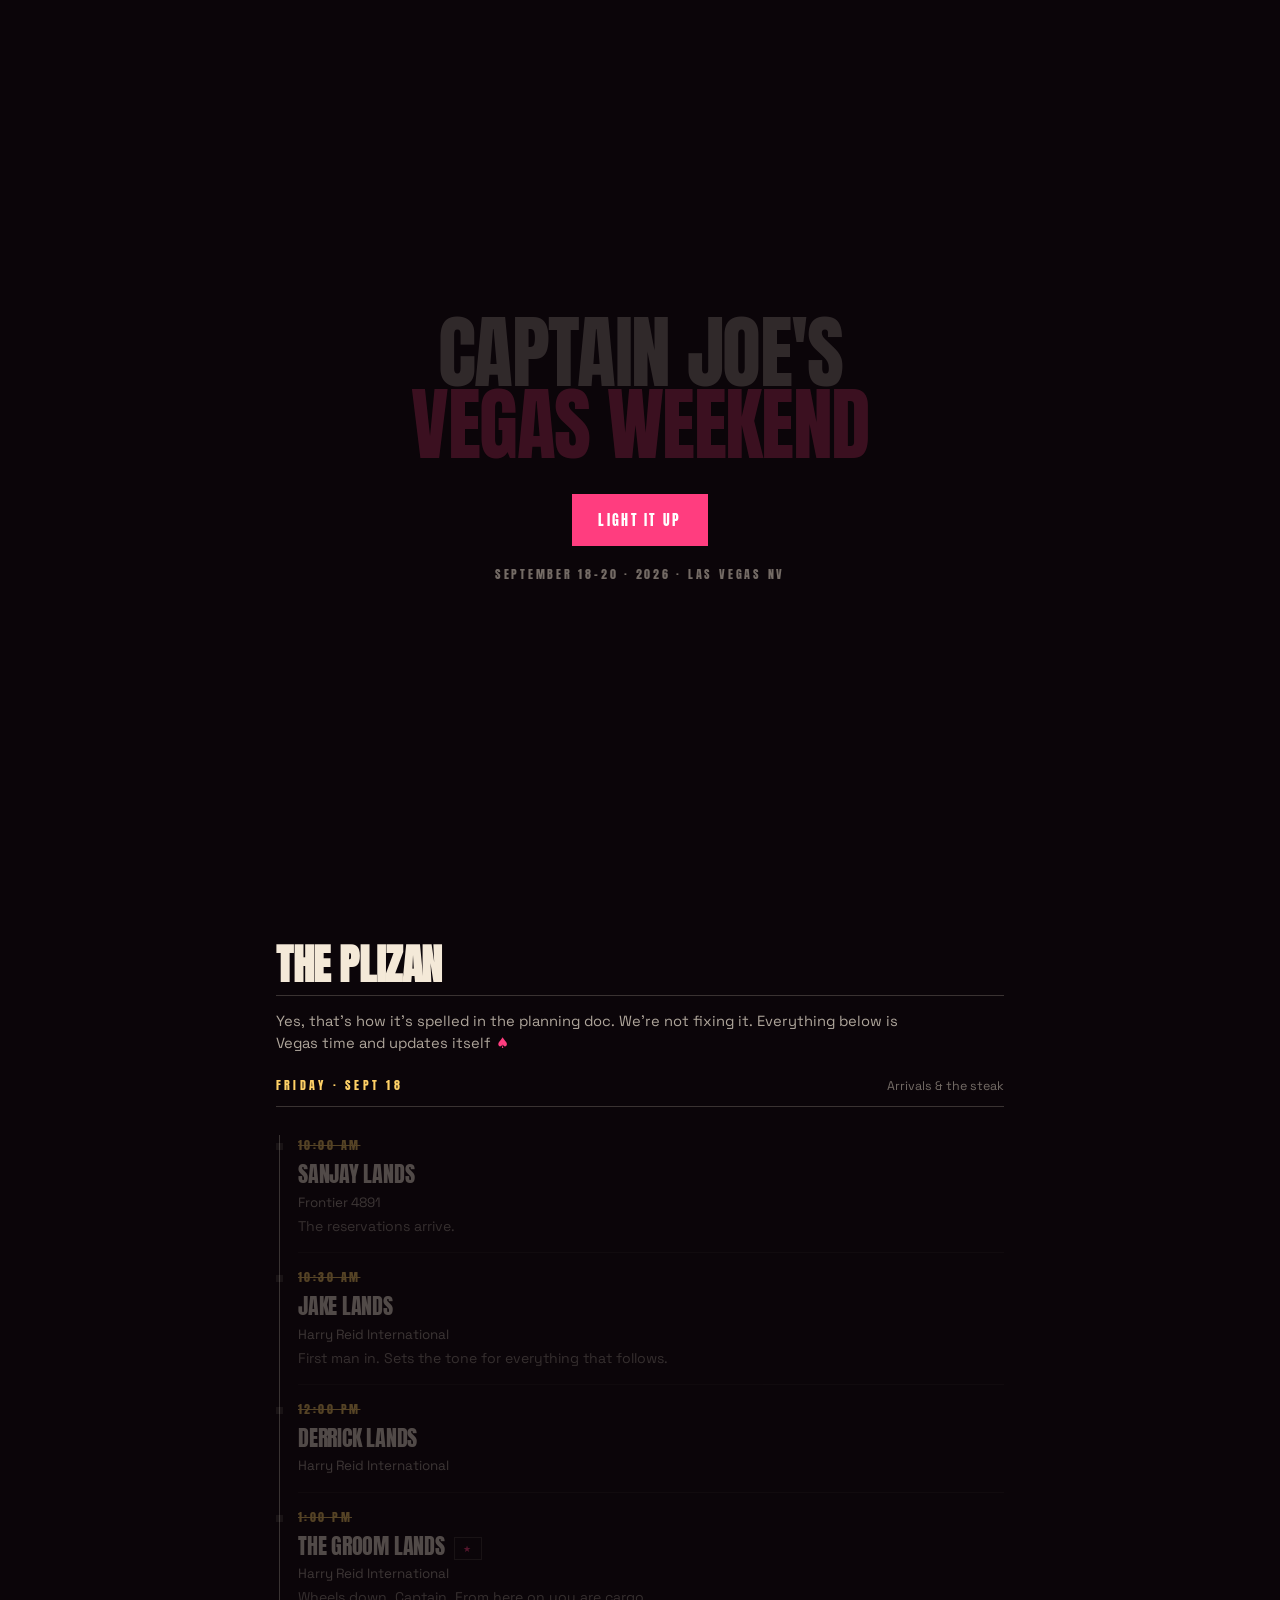
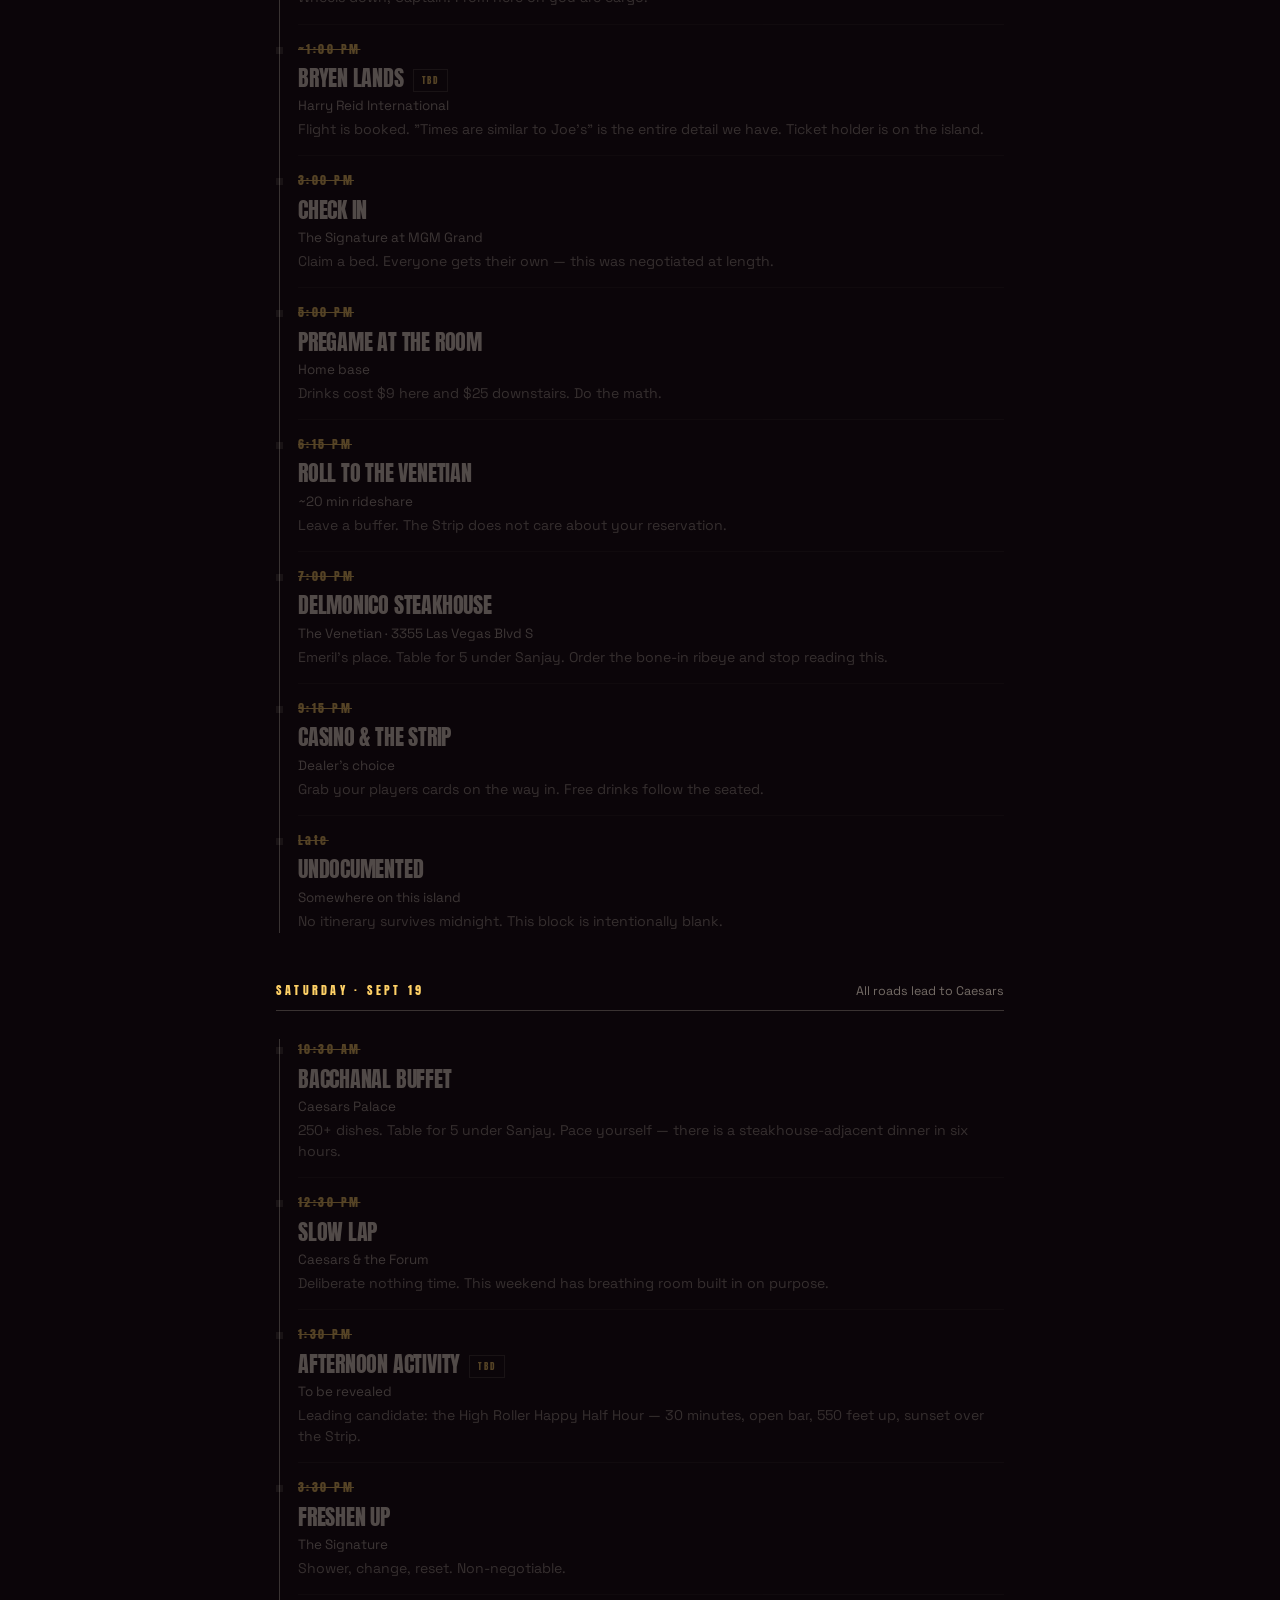
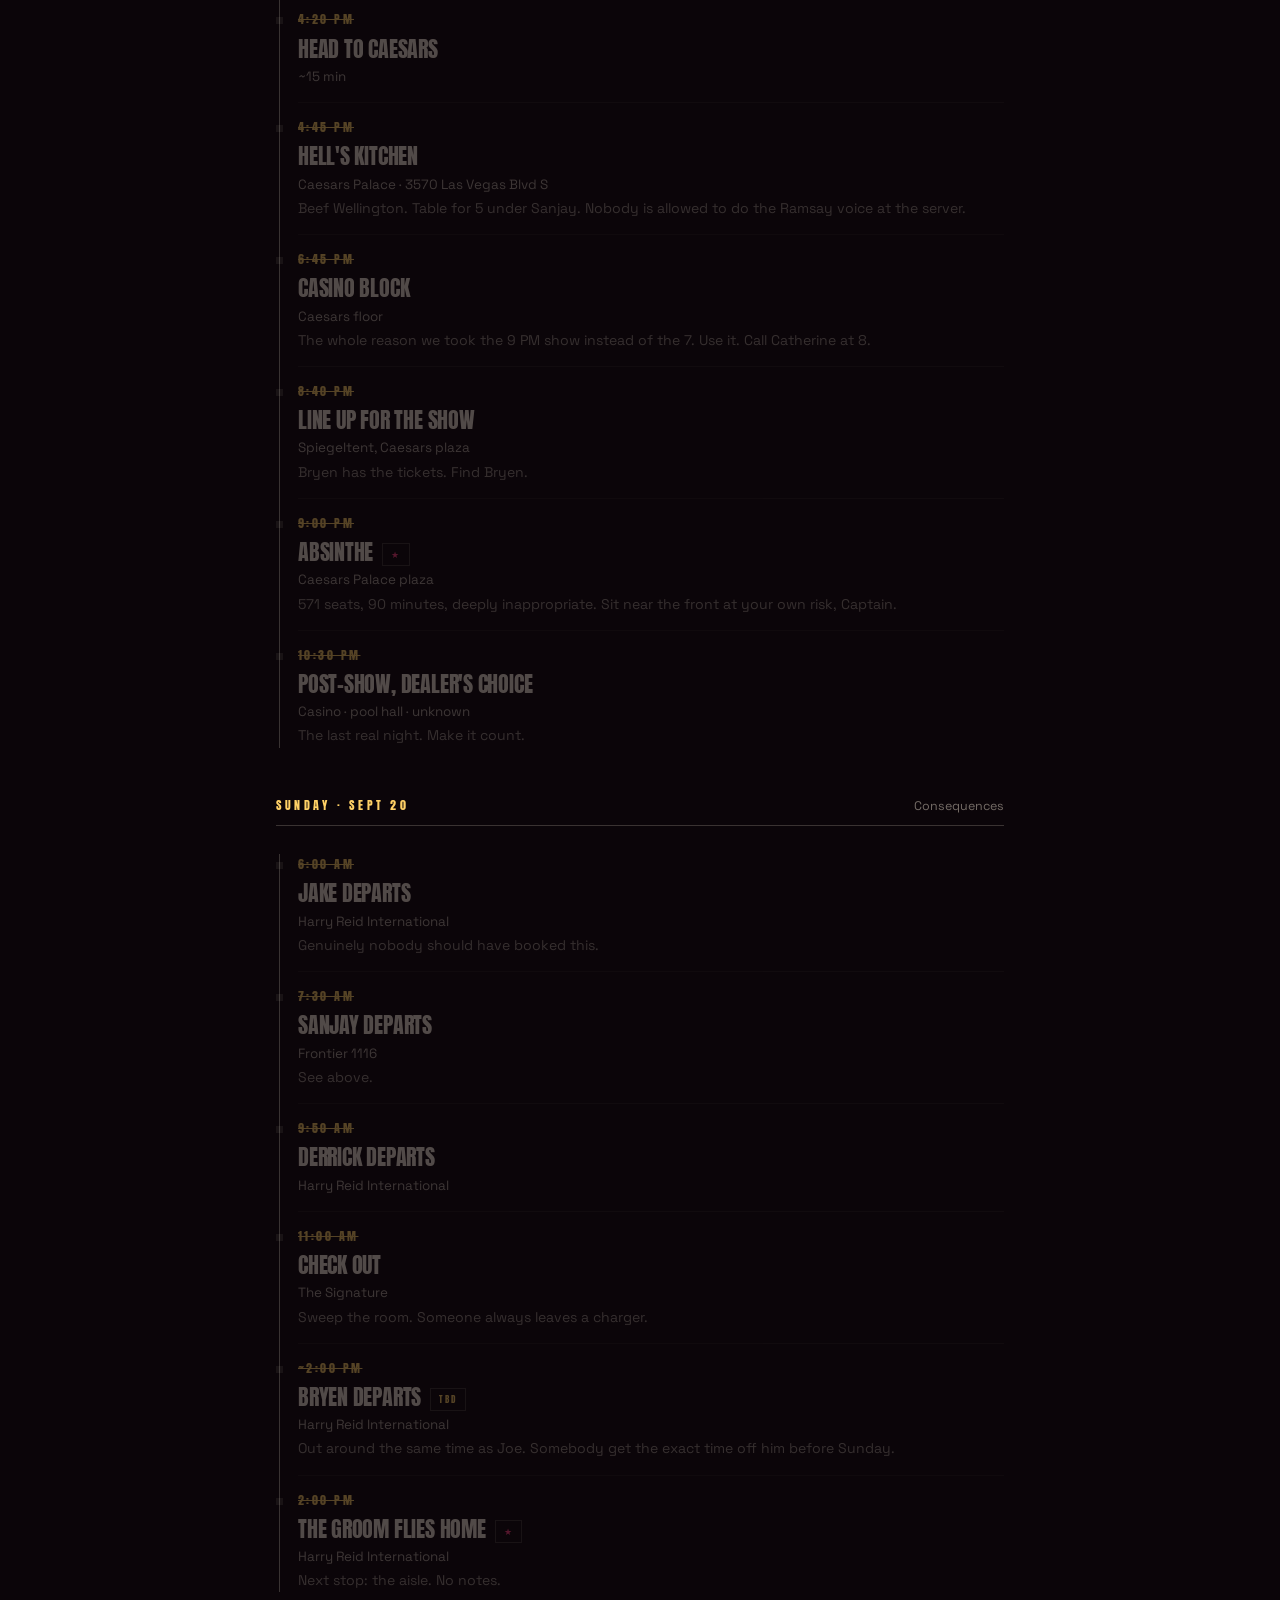
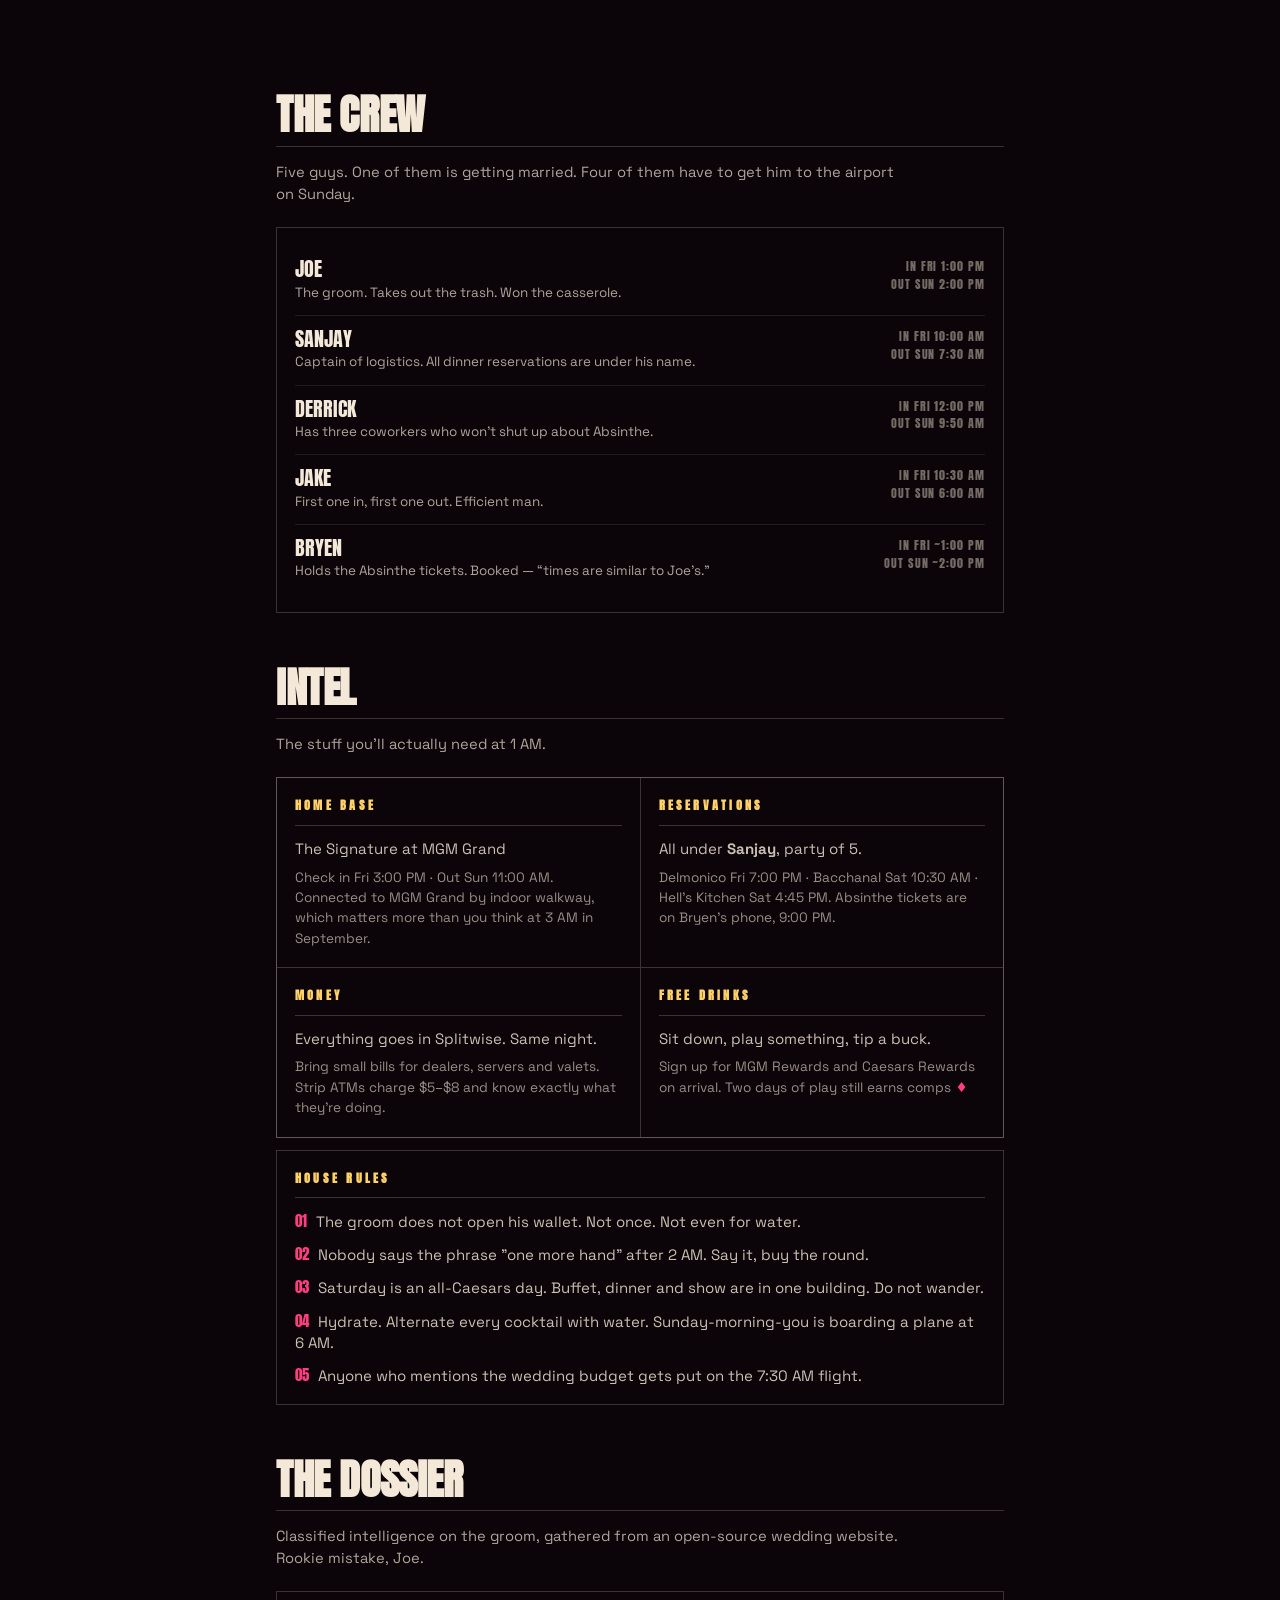
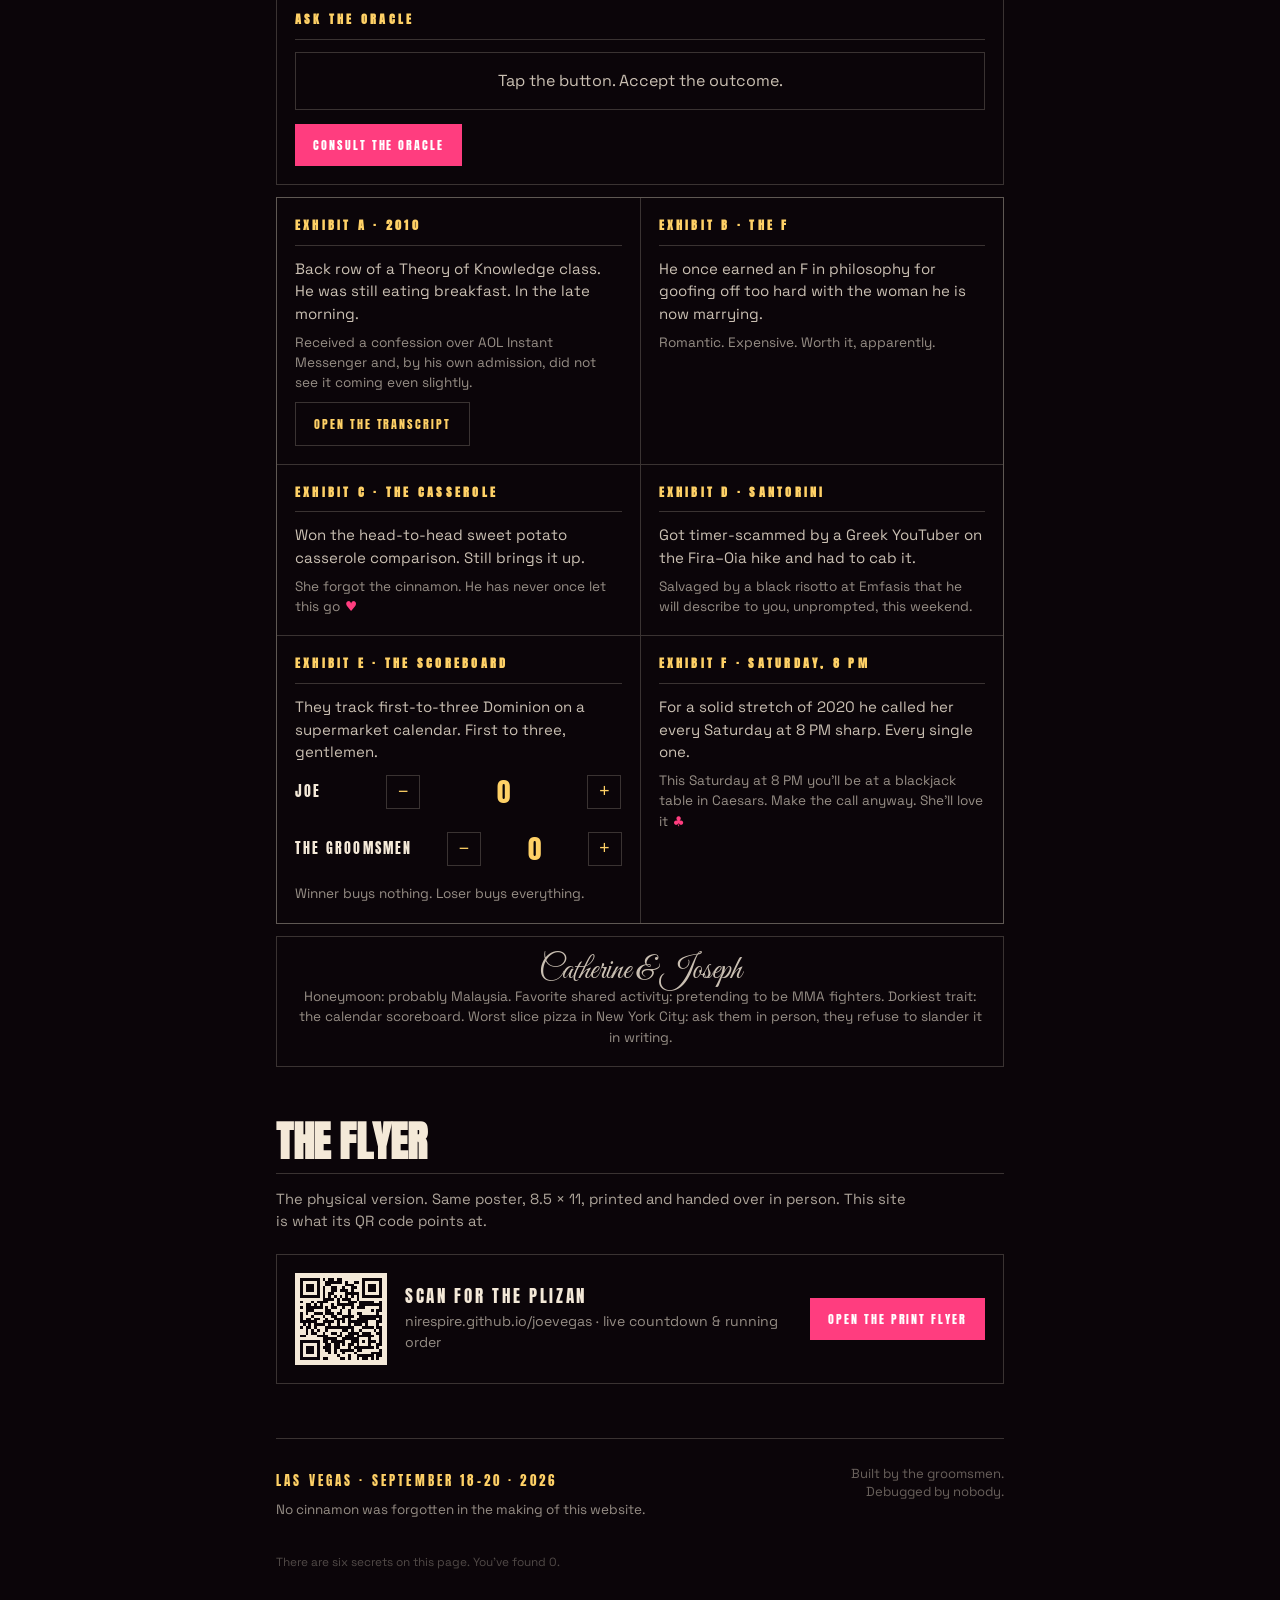
==== commit d2f37980: "Add Bryen's flight to the crew list and schedule Bryen has booked, and reports his times are "simila" ====
--- a/index.html
+++ b/index.html
@@ -357,7 +357,7 @@
       <div class="person"><div><b>Sanjay</b><span class="role">Captain of logistics. All dinner reservations are under his name.</span></div><div class="fl">In Fri 10:00 AM<br>Out Sun 7:30 AM</div></div>
       <div class="person"><div><b>Derrick</b><span class="role">Has three coworkers who won't shut up about Absinthe.</span></div><div class="fl">In Fri 12:00 PM<br>Out Sun 9:50 AM</div></div>
       <div class="person"><div><b>Jake</b><span class="role">First one in, first one out. Efficient man.</span></div><div class="fl">In Fri 10:30 AM<br>Out Sun 6:00 AM</div></div>
-      <div class="person"><div><b>Bryen</b><span class="role">Holds the Absinthe tickets. Flight details classified.</span></div><div class="fl">TBD<br>TBD</div></div>
+      <div class="person"><div><b>Bryen</b><span class="role">Holds the Absinthe tickets. Booked — “times are similar to Joe’s.”</span></div><div class="fl">In Fri ~1:00 PM<br>Out Sun ~2:00 PM</div></div>
     </div>
   </section>
 
@@ -517,6 +517,7 @@
 {d:"fri",s:"2026-09-18T10:30",e:"2026-09-18T11:15",t:"10:30 AM",h:"Jake lands",w:"Harry Reid International",n:"First man in. Sets the tone for everything that follows."},
 {d:"fri",s:"2026-09-18T12:00",e:"2026-09-18T12:45",t:"12:00 PM",h:"Derrick lands",w:"Harry Reid International",n:""},
 {d:"fri",s:"2026-09-18T13:00",e:"2026-09-18T13:45",t:"1:00 PM",h:"The groom lands",w:"Harry Reid International",n:"Wheels down, Captain. From here on you are cargo.",star:1},
+{d:"fri",s:"2026-09-18T13:00",e:"2026-09-18T13:45",t:"~1:00 PM",h:"Bryen lands",w:"Harry Reid International",n:"Flight is booked. \"Times are similar to Joe's\" is the entire detail we have. Ticket holder is on the island.",tbd:1},
 {d:"fri",s:"2026-09-18T15:00",e:"2026-09-18T17:00",t:"3:00 PM",h:"Check in",w:"The Signature at MGM Grand",n:"Claim a bed. Everyone gets their own — this was negotiated at length."},
 {d:"fri",s:"2026-09-18T17:00",e:"2026-09-18T18:15",t:"5:00 PM",h:"Pregame at the room",w:"Home base",n:"Drinks cost $9 here and $25 downstairs. Do the math."},
 {d:"fri",s:"2026-09-18T18:15",e:"2026-09-18T19:00",t:"6:15 PM",h:"Roll to The Venetian",w:"~20 min rideshare",n:"Leave a buffer. The Strip does not care about your reservation."},
@@ -539,6 +540,7 @@
 {d:"sun",s:"2026-09-20T07:30",e:"2026-09-20T08:00",t:"7:30 AM",h:"Sanjay departs",w:"Frontier 1116",n:"See above."},
 {d:"sun",s:"2026-09-20T09:50",e:"2026-09-20T10:20",t:"9:50 AM",h:"Derrick departs",w:"Harry Reid International",n:""},
 {d:"sun",s:"2026-09-20T11:00",e:"2026-09-20T11:30",t:"11:00 AM",h:"Check out",w:"The Signature",n:"Sweep the room. Someone always leaves a charger."},
+{d:"sun",s:"2026-09-20T14:00",e:"2026-09-20T14:30",t:"~2:00 PM",h:"Bryen departs",w:"Harry Reid International",n:"Out around the same time as Joe. Somebody get the exact time off him before Sunday.",tbd:1},
 {d:"sun",s:"2026-09-20T14:00",e:"2026-09-20T14:30",t:"2:00 PM",h:"The groom flies home",w:"Harry Reid International",n:"Next stop: the aisle. No notes.",star:1}
 ];
 S.forEach(function(x){x.S=T(x.s);x.E=T(x.e);});
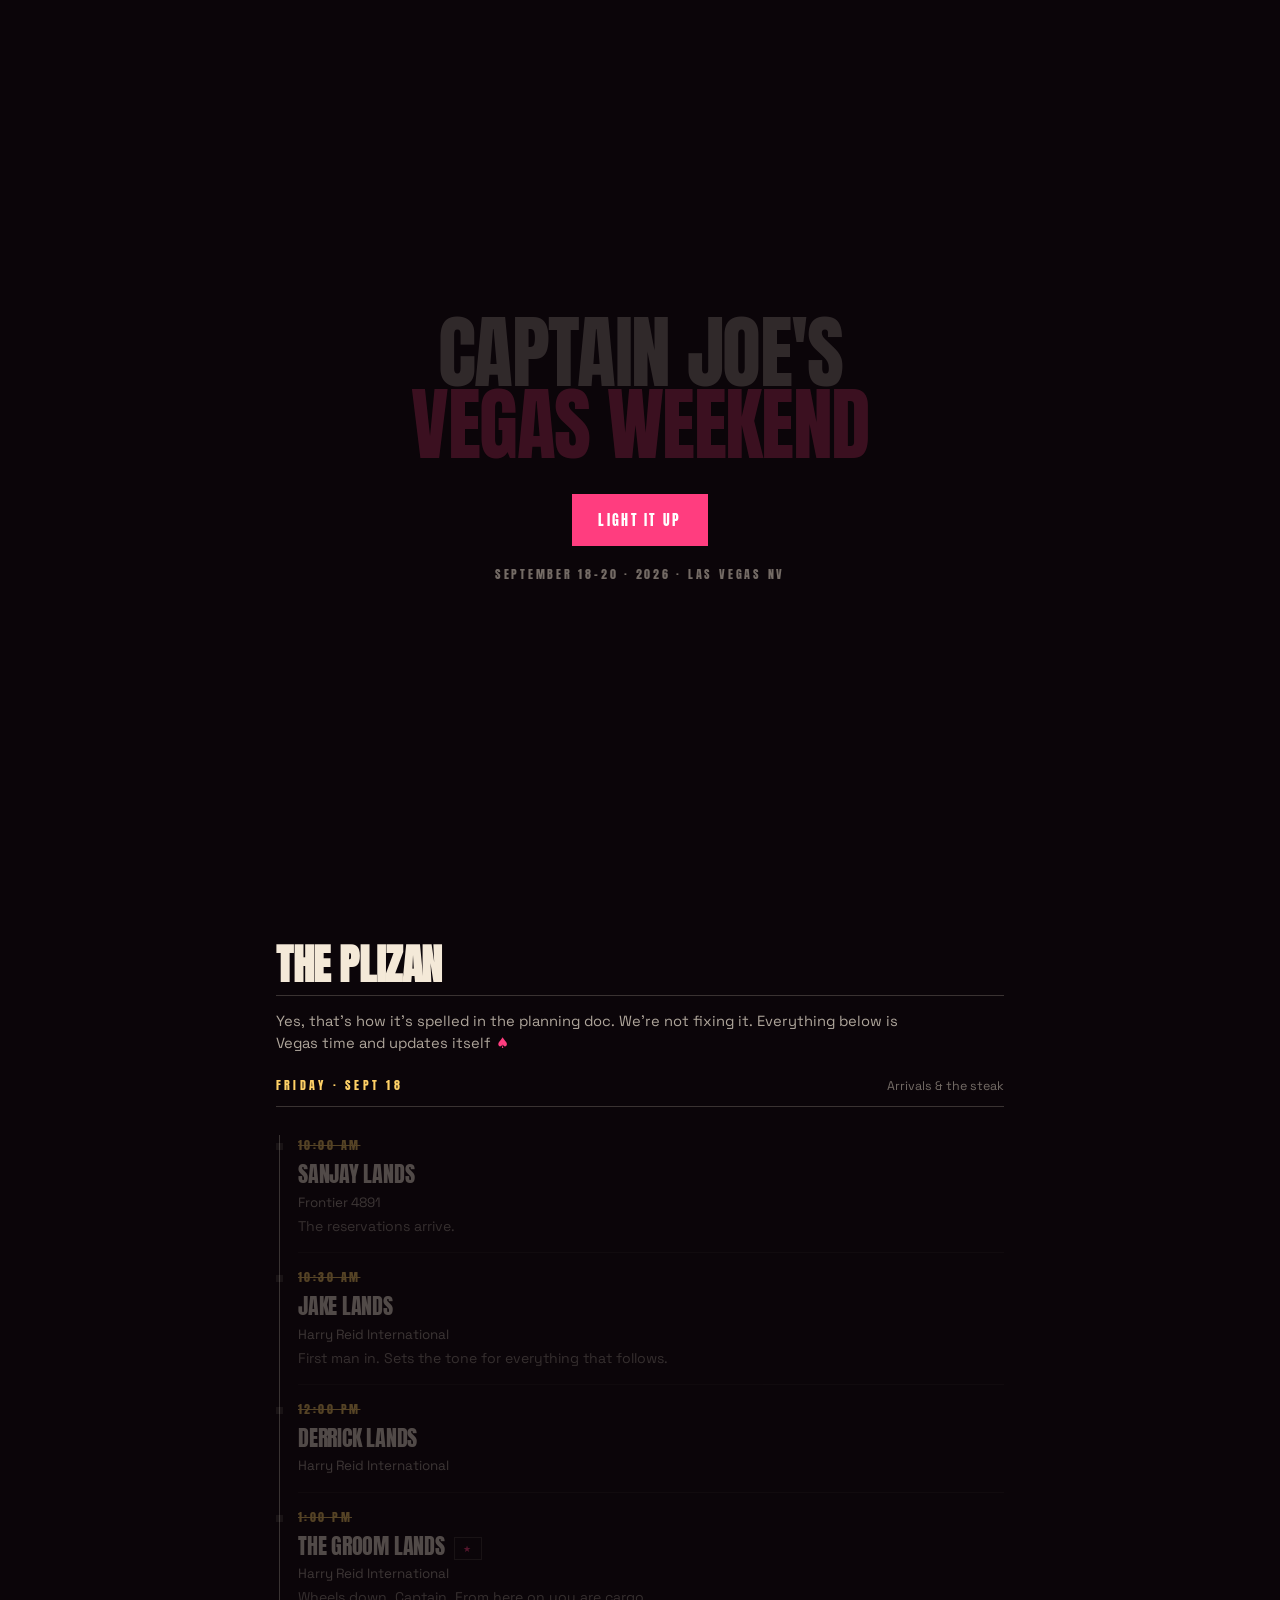
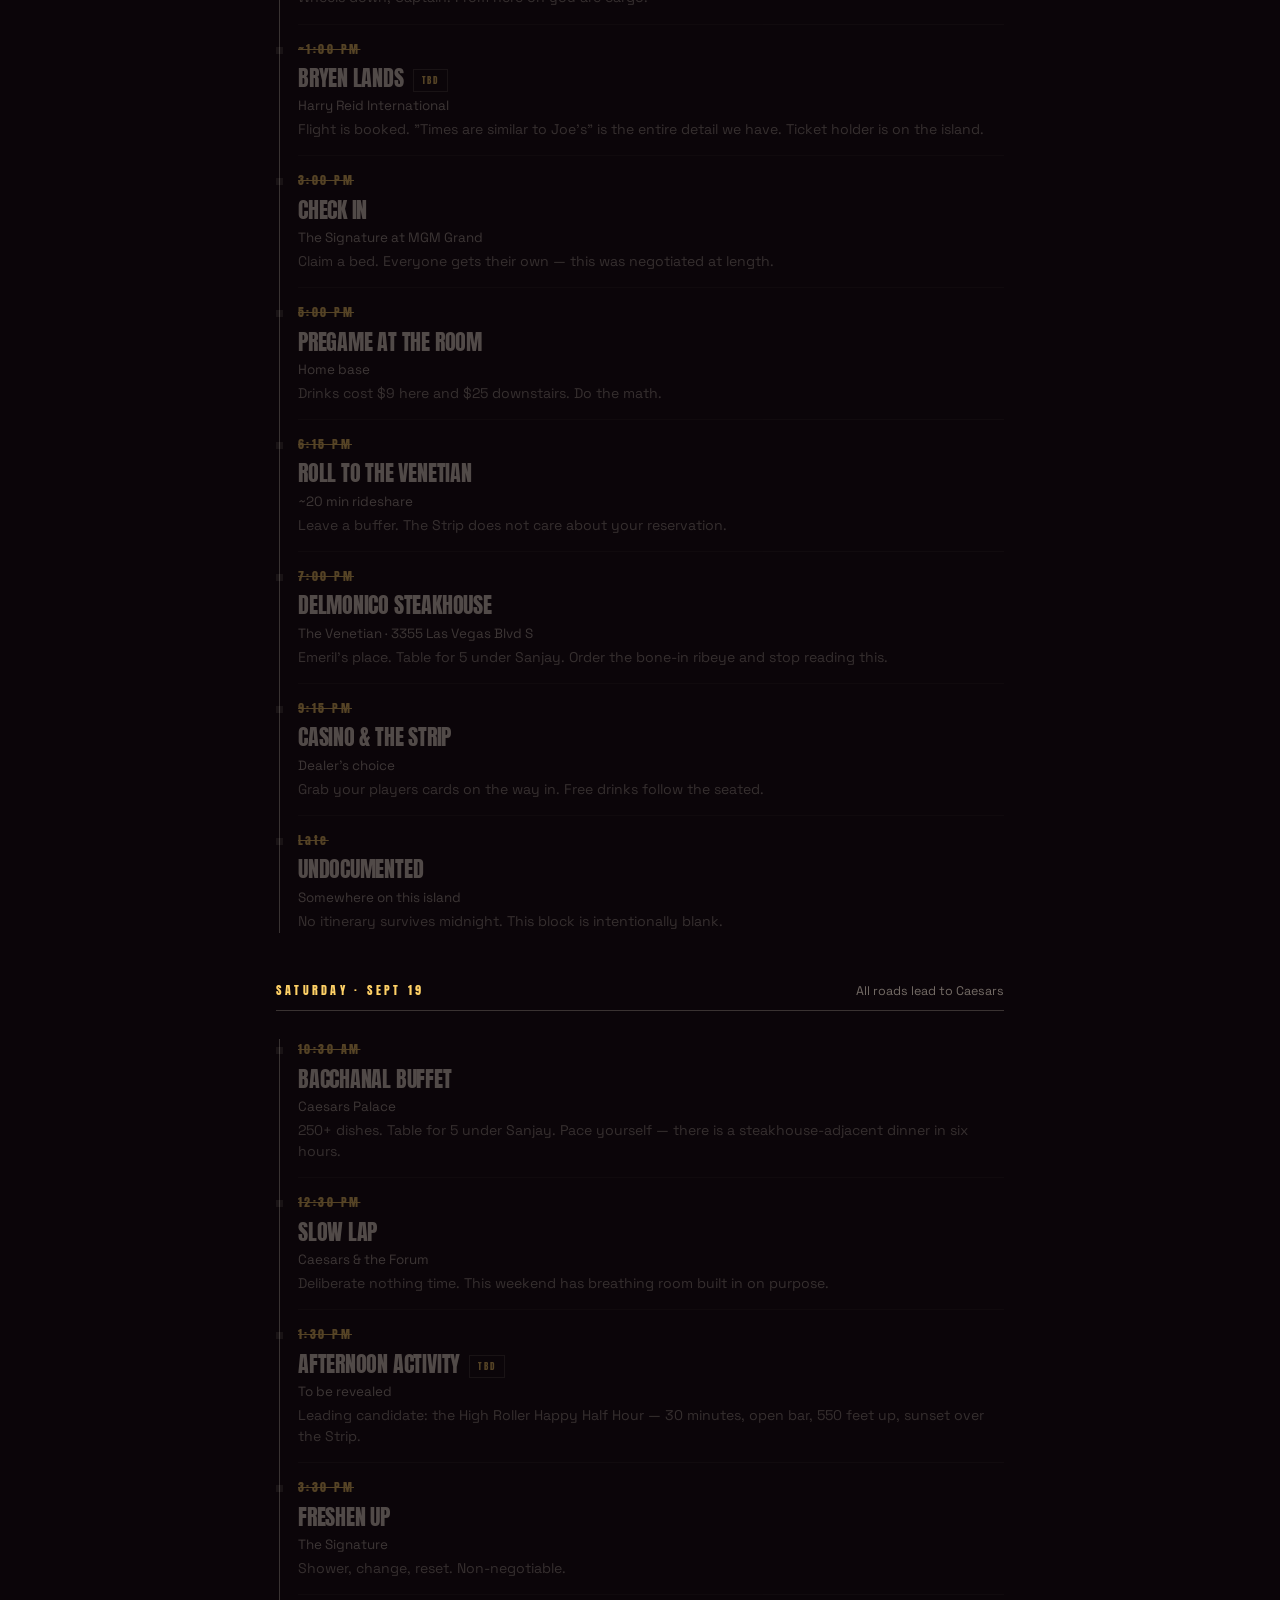
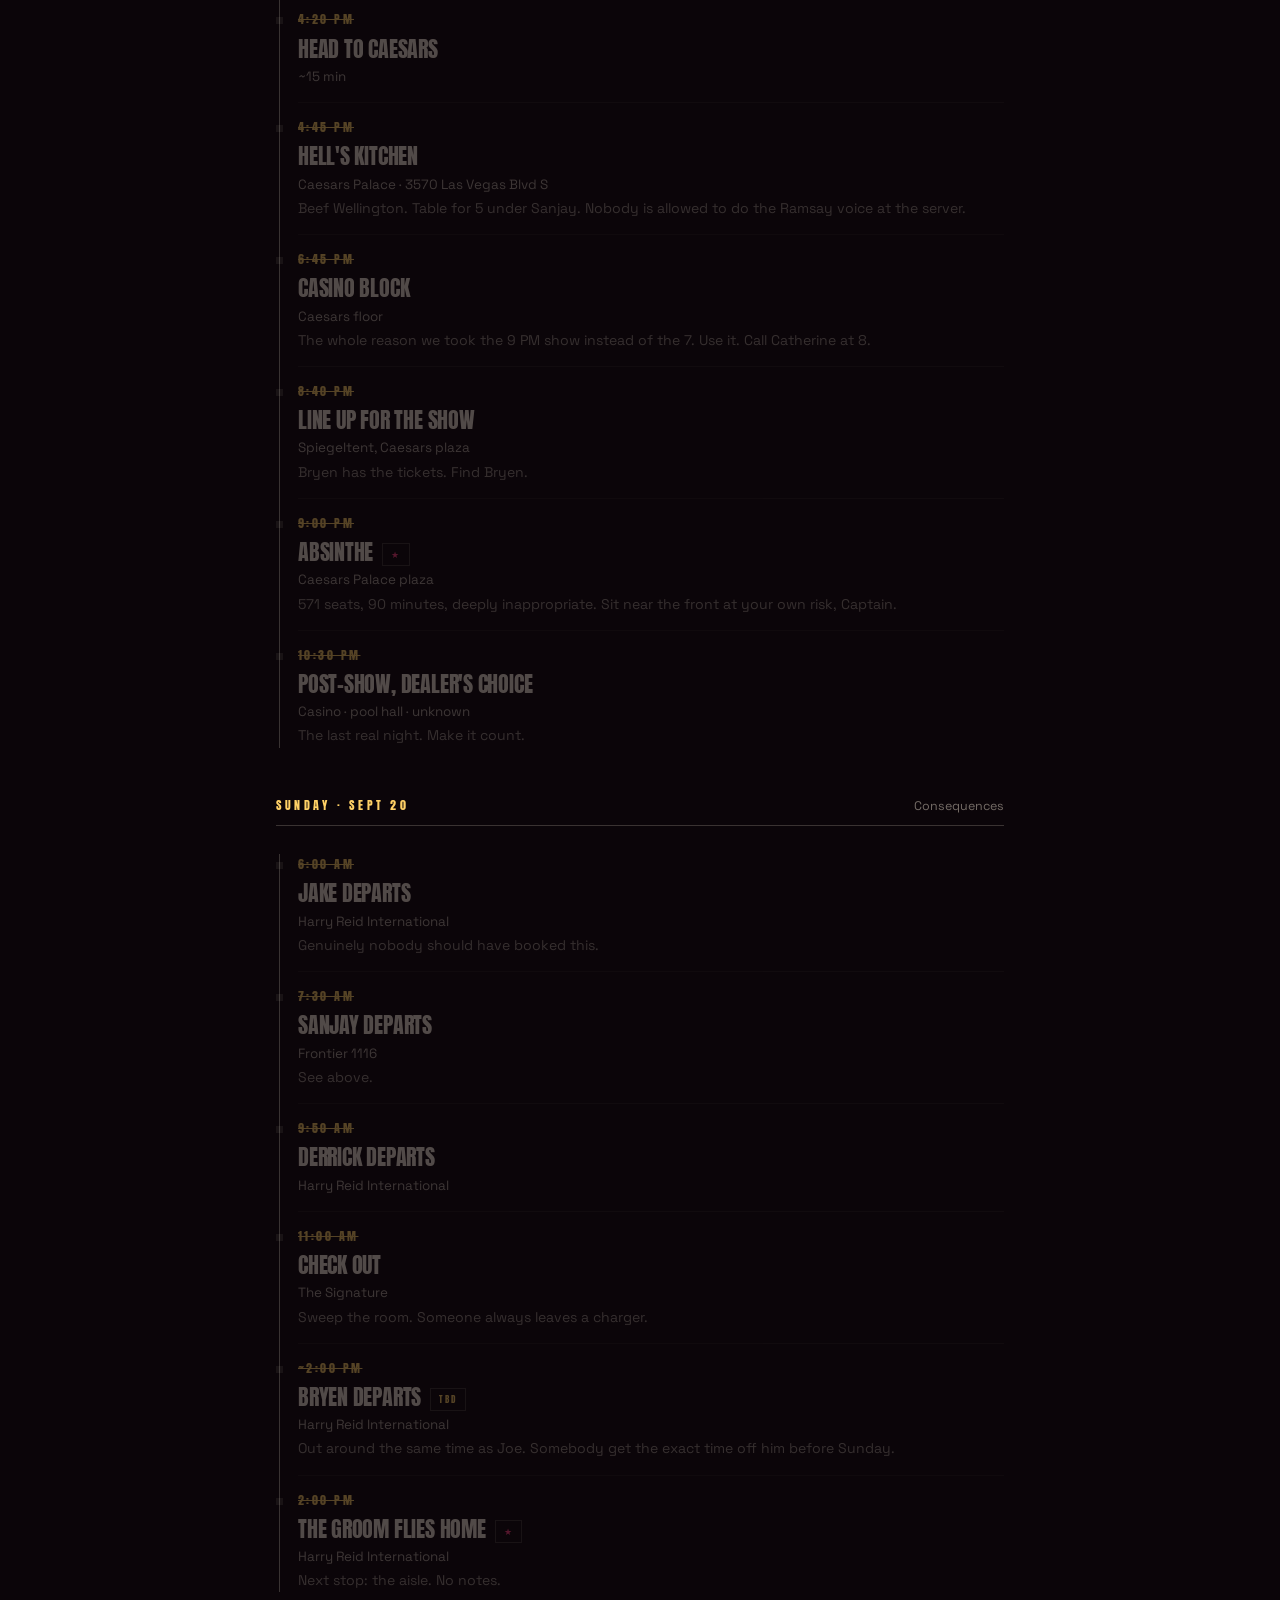
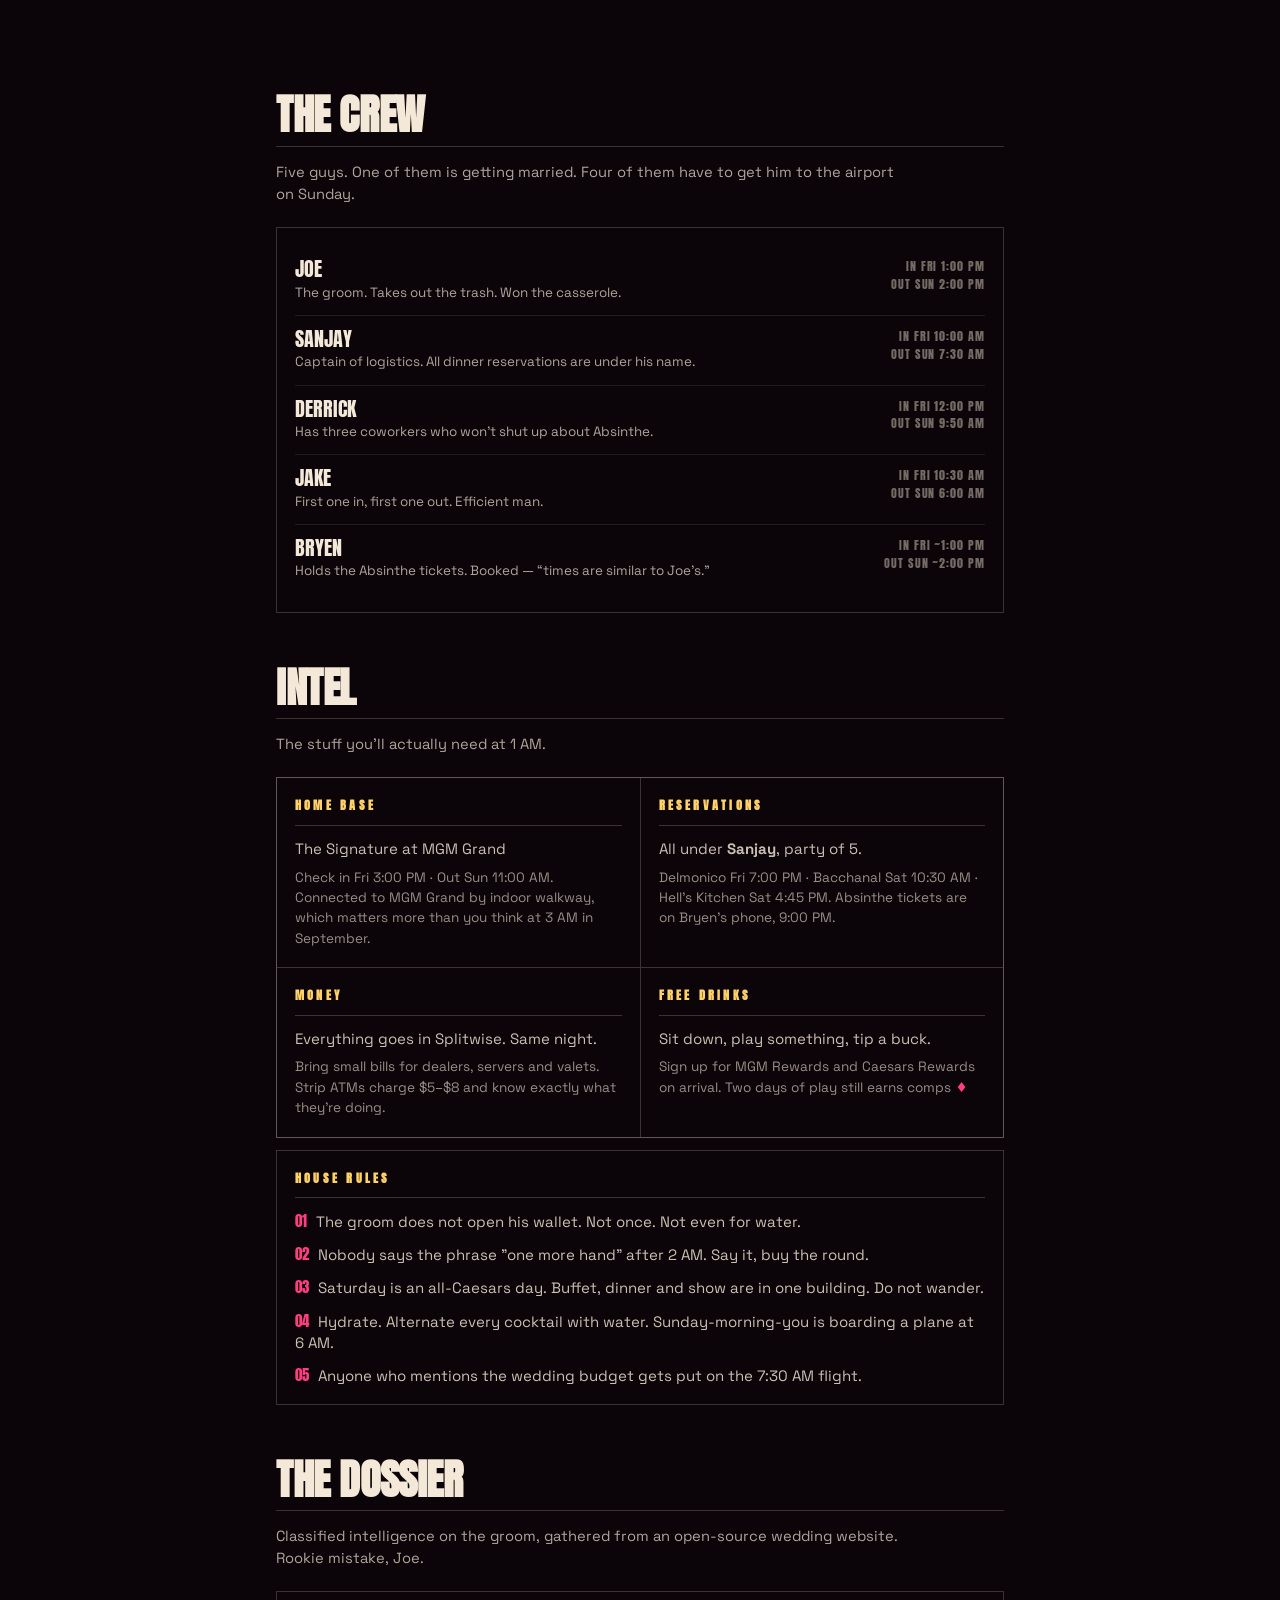
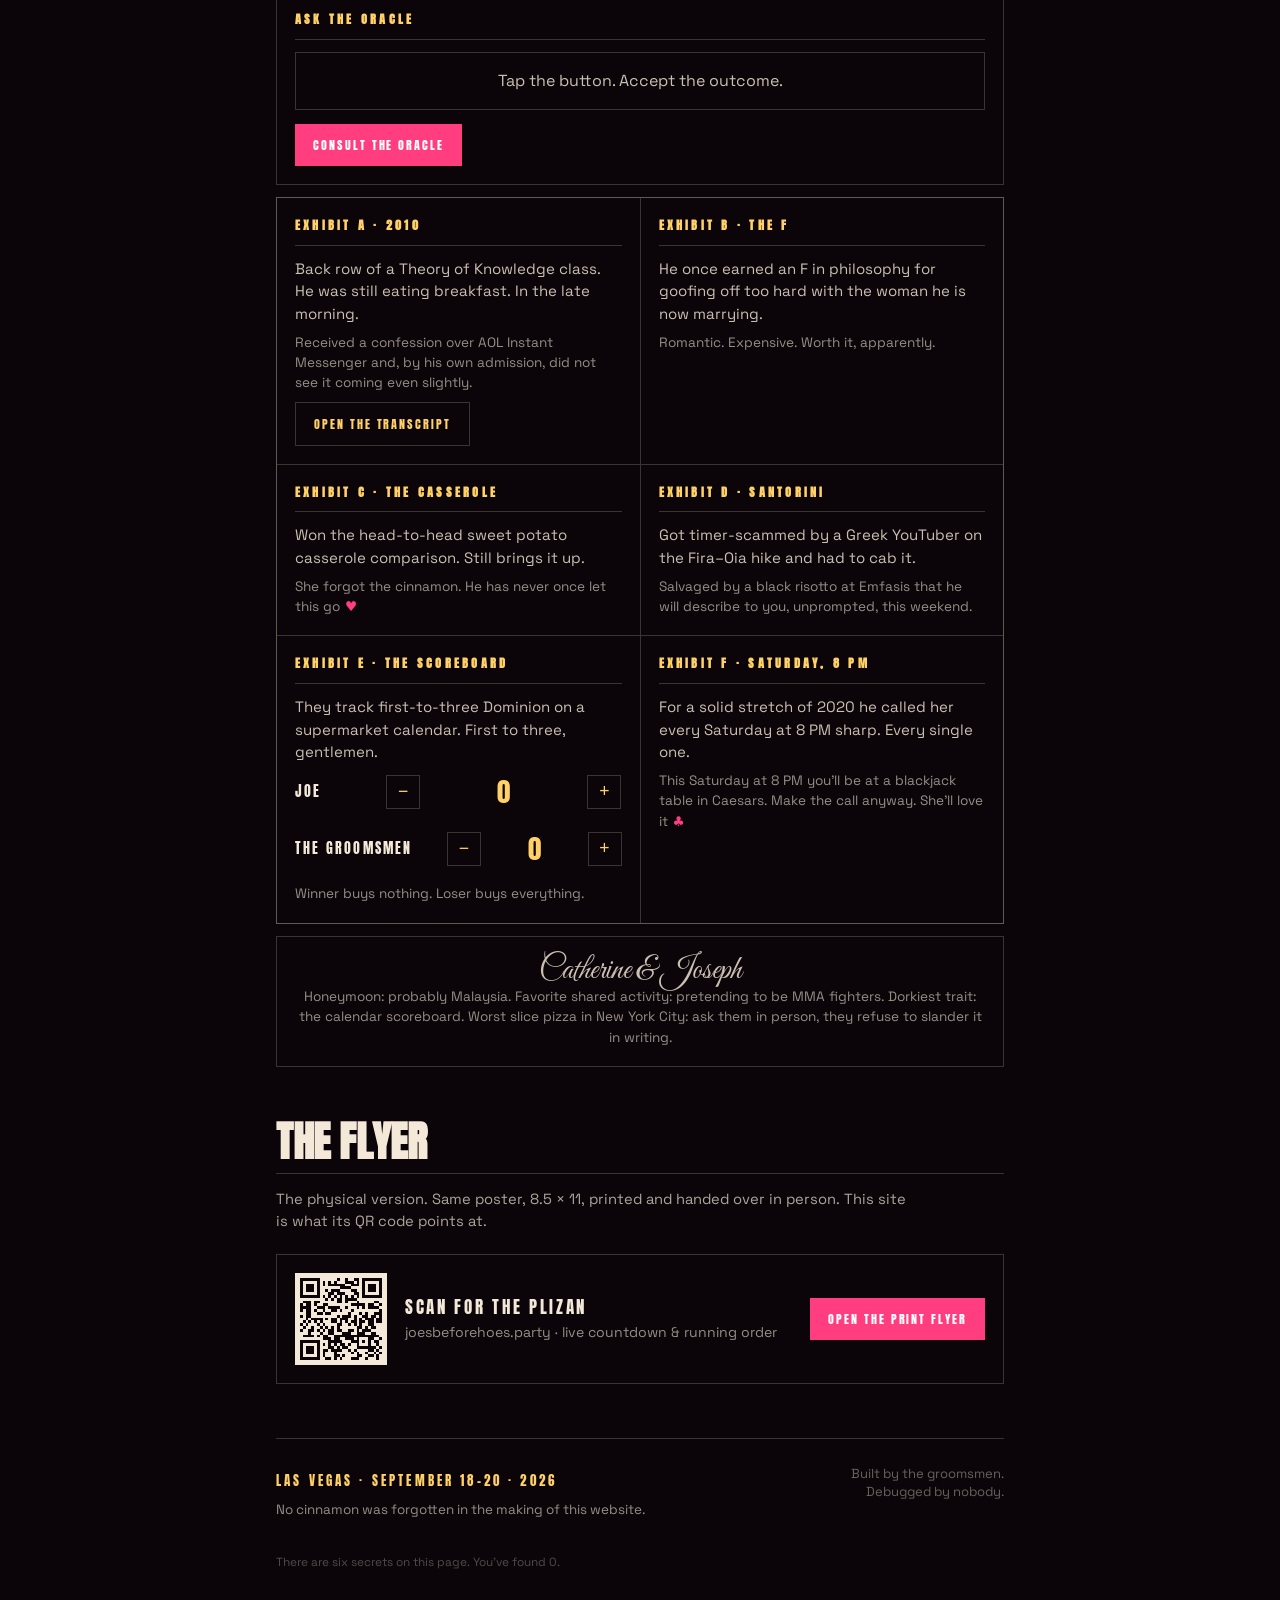
==== commit 276ff096: "Serve the site from joesbeforehoes.party Points the site at the new custom domain instead of the Git" ====
--- a/index.html
+++ b/index.html
@@ -457,10 +457,10 @@
     <div class="sec-head"><h2>The Flyer</h2></div>
     <p class="sec-note">The physical version. Same poster, 8.5 × 11, printed and handed over in person. This site is what its QR code points at.</p>
     <div class="flyer-card">
-      <svg class="qr" xmlns="http://www.w3.org/2000/svg" viewBox="0 0 29 29" width="92" height="92" role="img" aria-label="QR code to the live itinerary"><path stroke="#0b0509" d="M0 0.5h7m1 0h1m1 0h2m1 0h2m7 0h7m-29 1h1m5 0h1m2 0h6m1 0h1m2 0h2m1 0h1m5 0h1m-29 1h1m1 0h3m1 0h1m2 0h2m5 0h3m3 0h1m1 0h3m1 0h1m-29 1h1m1 0h3m1 0h1m1 0h1m2 0h2m2 0h1m2 0h2m2 0h1m1 0h3m1 0h1m-29 1h1m1 0h3m1 0h1m1 0h1m2 0h2m1 0h3m1 0h1m3 0h1m1 0h3m1 0h1m-29 1h1m5 0h1m1 0h1m1 0h2m4 0h5m1 0h1m5 0h1m-29 1h7m1 0h1m1 0h1m1 0h1m1 0h1m1 0h1m1 0h1m1 0h1m1 0h7m-21 1h4m1 0h1m1 0h3m2 0h1m-21 1h1m3 0h1m1 0h4m3 0h1m3 0h3m1 0h5m2 0h1m-27 1h2m1 0h1m1 0h1m3 0h1m1 0h6m2 0h8m-29 1h1m1 0h6m1 0h1m1 0h2m2 0h1m2 0h1m1 0h3m5 0h1m-27 1h3m4 0h2m3 0h1m2 0h1m7 0h1m1 0h2m-29 1h1m1 0h1m2 0h3m1 0h3m1 0h2m2 0h1m2 0h2m5 0h1m-28 1h1m3 0h1m3 0h1m2 0h2m2 0h4m2 0h8m-29 1h1m1 0h2m1 0h2m2 0h1m2 0h4m1 0h1m2 0h7m1 0h1m-29 1h6m2 0h4m1 0h1m1 0h1m1 0h7m3 0h2m-28 1h1m1 0h1m1 0h4m1 0h1m2 0h1m3 0h1m1 0h3m1 0h1m3 0h1m-28 1h1m1 0h2m1 0h1m3 0h10m3 0h4m1 0h2m-27 1h1m1 0h1m1 0h1m2 0h1m5 0h2m1 0h1m2 0h1m4 0h1m1 0h1m-27 1h1m1 0h2m2 0h1m2 0h2m1 0h1m2 0h4m1 0h3m2 0h2m-29 1h2m4 0h4m3 0h2m1 0h3m1 0h6m2 0h1m-21 1h5m2 0h6m3 0h1m3 0h1m-29 1h7m1 0h2m1 0h5m2 0h3m1 0h1m1 0h3m1 0h1m-29 1h1m5 0h1m2 0h2m1 0h2m1 0h1m1 0h2m1 0h1m3 0h1m2 0h2m-29 1h1m1 0h3m1 0h1m1 0h3m1 0h2m3 0h1m1 0h7m1 0h1m-28 1h1m1 0h3m1 0h1m2 0h2m1 0h1m1 0h5m1 0h2m6 0h1m-29 1h1m1 0h3m1 0h1m3 0h1m1 0h1m2 0h1m3 0h1m5 0h4m-29 1h1m5 0h1m6 0h1m3 0h1m2 0h6m1 0h2m-29 1h7m1 0h2m4 0h2m1 0h1m2 0h1m1 0h2m1 0h1m1 0h1"/></svg>
+      <svg class="qr" xmlns="http://www.w3.org/2000/svg" viewBox="0 0 29 29" width="92" height="92" role="img" aria-label="QR code to the live itinerary"><path stroke="#0b0509" d="M0 0.5h7m6 0h1m2 0h1m2 0h2m1 0h7m-29 1h1m5 0h1m1 0h1m1 0h1m1 0h1m3 0h3m1 0h1m1 0h1m5 0h1m-29 1h1m1 0h3m1 0h1m1 0h1m1 0h6m2 0h3m1 0h1m1 0h3m1 0h1m-29 1h1m1 0h3m1 0h1m7 0h4m4 0h1m1 0h3m1 0h1m-29 1h1m1 0h3m1 0h1m2 0h1m1 0h3m4 0h2m2 0h1m1 0h3m1 0h1m-29 1h1m5 0h1m3 0h2m1 0h3m3 0h2m1 0h1m5 0h1m-29 1h7m1 0h1m1 0h1m1 0h1m1 0h1m1 0h1m1 0h1m1 0h1m1 0h7m-20 1h1m1 0h1m1 0h2m1 0h4m-19 1h3m1 0h2m6 0h2m1 0h1m3 0h1m5 0h2m-28 1h1m1 0h2m1 0h1m2 0h2m8 0h5m1 0h2m2 0h1m-29 1h4m2 0h3m1 0h4m2 0h1m3 0h1m1 0h1m1 0h4m-28 1h1m1 0h2m1 0h1m2 0h1m2 0h2m1 0h1m3 0h1m9 0h1m-27 1h2m2 0h2m1 0h2m6 0h1m3 0h1m1 0h1m2 0h3m-29 1h1m1 0h2m9 0h1m1 0h3m1 0h1m2 0h2m1 0h2m1 0h1m-27 1h1m1 0h4m1 0h1m1 0h2m1 0h3m2 0h1m1 0h1m1 0h3m1 0h2m-28 1h1m1 0h1m1 0h1m1 0h1m3 0h2m1 0h1m1 0h1m1 0h2m1 0h2m1 0h2m1 0h2m-29 1h1m1 0h1m3 0h1m1 0h1m4 0h2m2 0h1m1 0h1m1 0h1m2 0h2m-25 1h1m2 0h1m2 0h1m1 0h1m1 0h1m1 0h1m6 0h2m1 0h1m1 0h2m-27 1h1m2 0h2m1 0h1m1 0h1m1 0h2m1 0h2m2 0h2m1 0h1m1 0h3m-22 1h1m3 0h1m2 0h2m3 0h3m2 0h3m2 0h2m-26 1h4m1 0h1m1 0h2m2 0h16m-20 1h3m1 0h2m2 0h3m1 0h1m3 0h2m2 0h1m-29 1h7m3 0h5m3 0h3m1 0h1m1 0h1m1 0h2m-28 1h1m5 0h1m1 0h1m1 0h1m1 0h1m1 0h2m1 0h1m2 0h1m3 0h1m2 0h1m-28 1h1m1 0h3m1 0h1m3 0h2m1 0h1m1 0h2m3 0h7m1 0h1m-29 1h1m1 0h3m1 0h1m1 0h2m1 0h4m2 0h1m1 0h1m4 0h2m1 0h1m-28 1h1m1 0h3m1 0h1m1 0h1m3 0h1m5 0h1m1 0h1m2 0h1m2 0h1m1 0h1m-29 1h1m5 0h1m1 0h1m3 0h2m1 0h1m4 0h2m2 0h2m1 0h1m-28 1h7m2 0h2m1 0h1m1 0h1m3 0h3m2 0h1m3 0h1"/></svg>
       <div class="txt">
         <div class="label">Scan for the plizan</div>
-        <div class="sub">nirespire.github.io/joevegas · live countdown &amp; running order</div>
+        <div class="sub">joesbeforehoes.party · live countdown &amp; running order</div>
       </div>
       <a class="btn go" href="flyer/">Open the print flyer</a>
     </div>
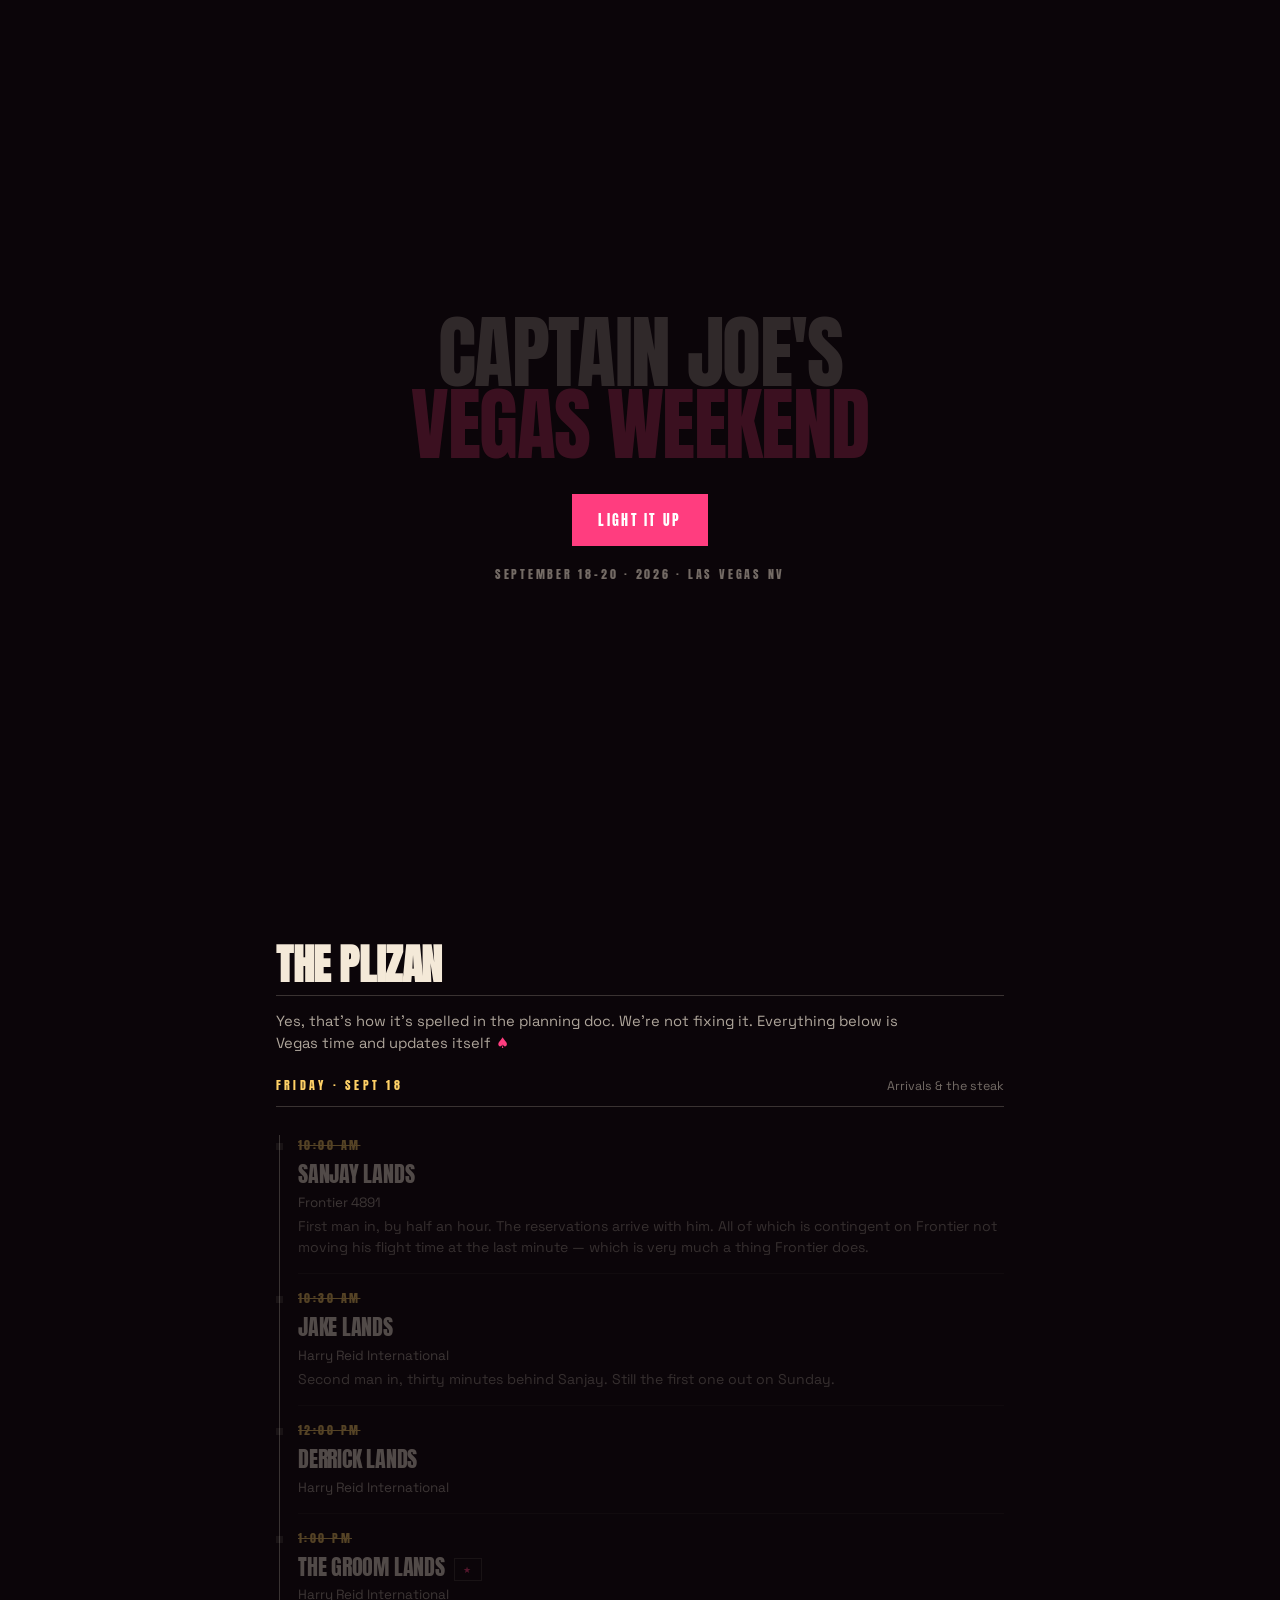
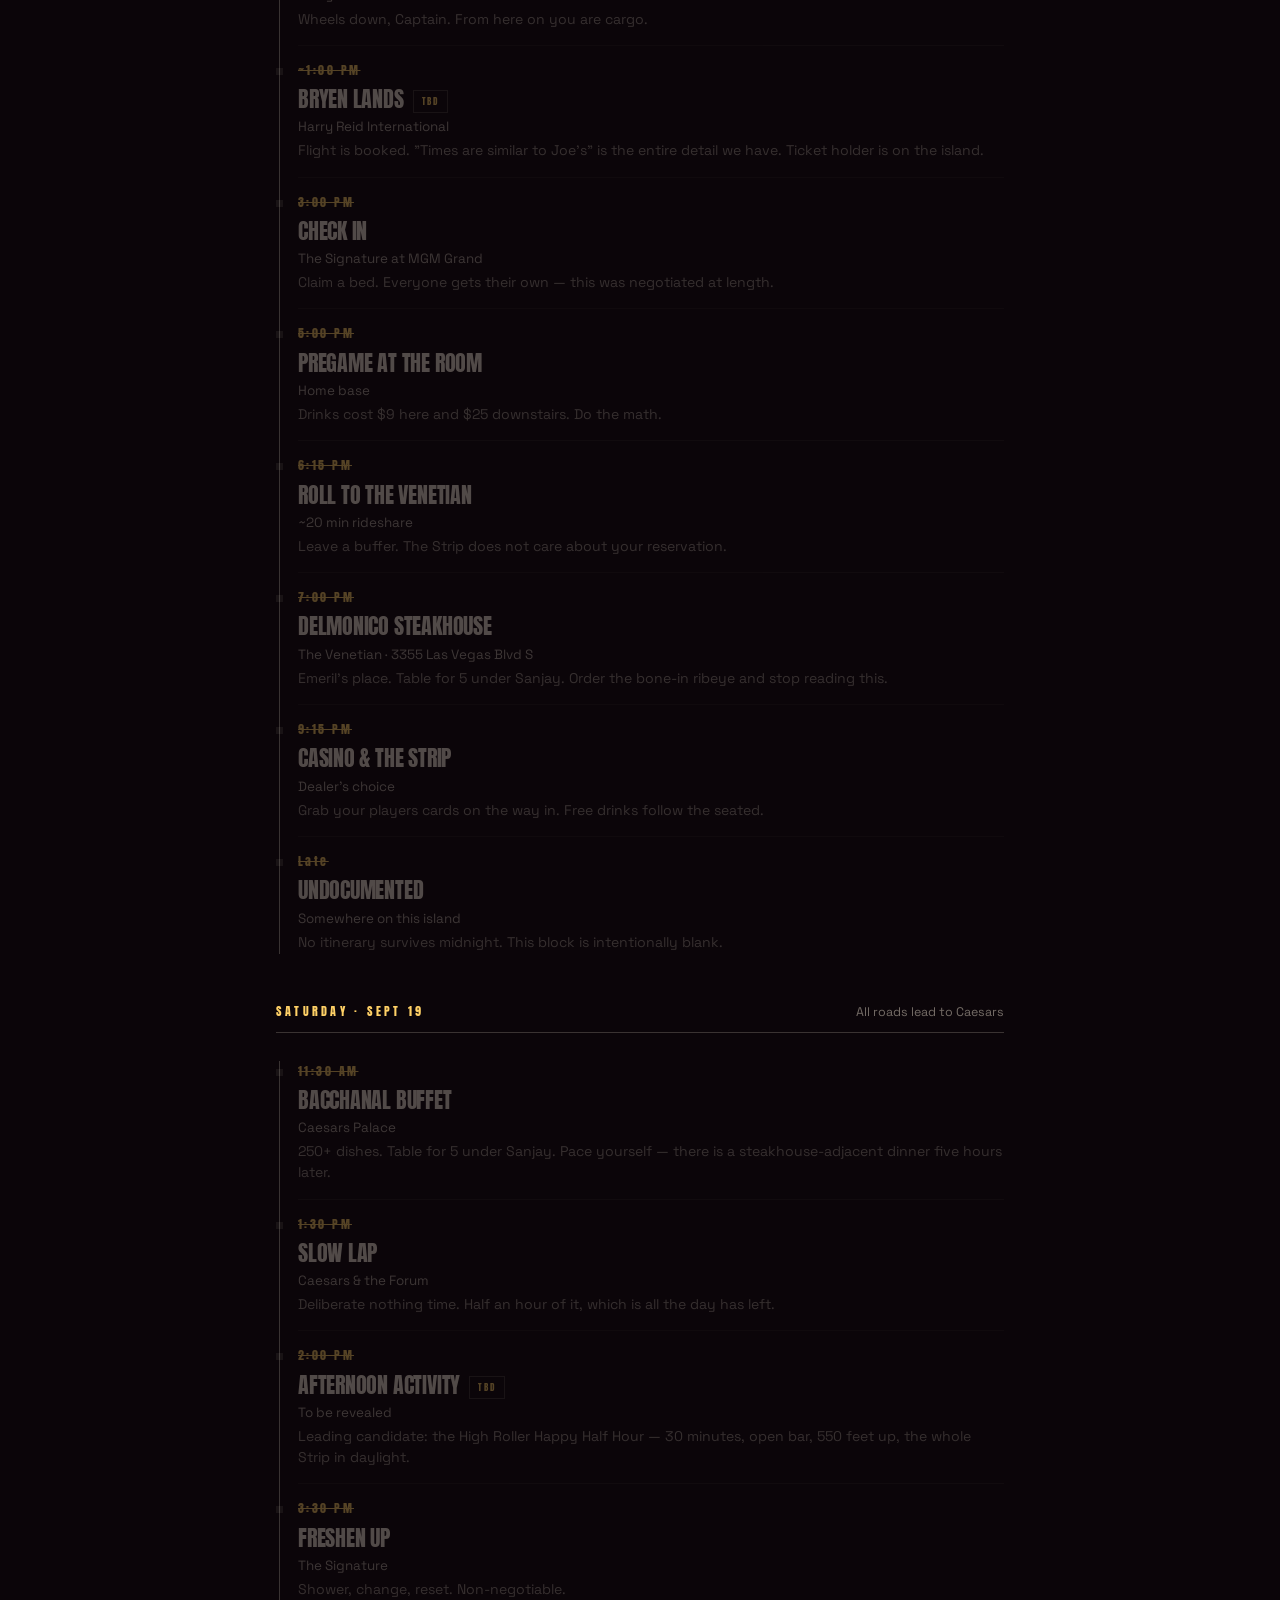
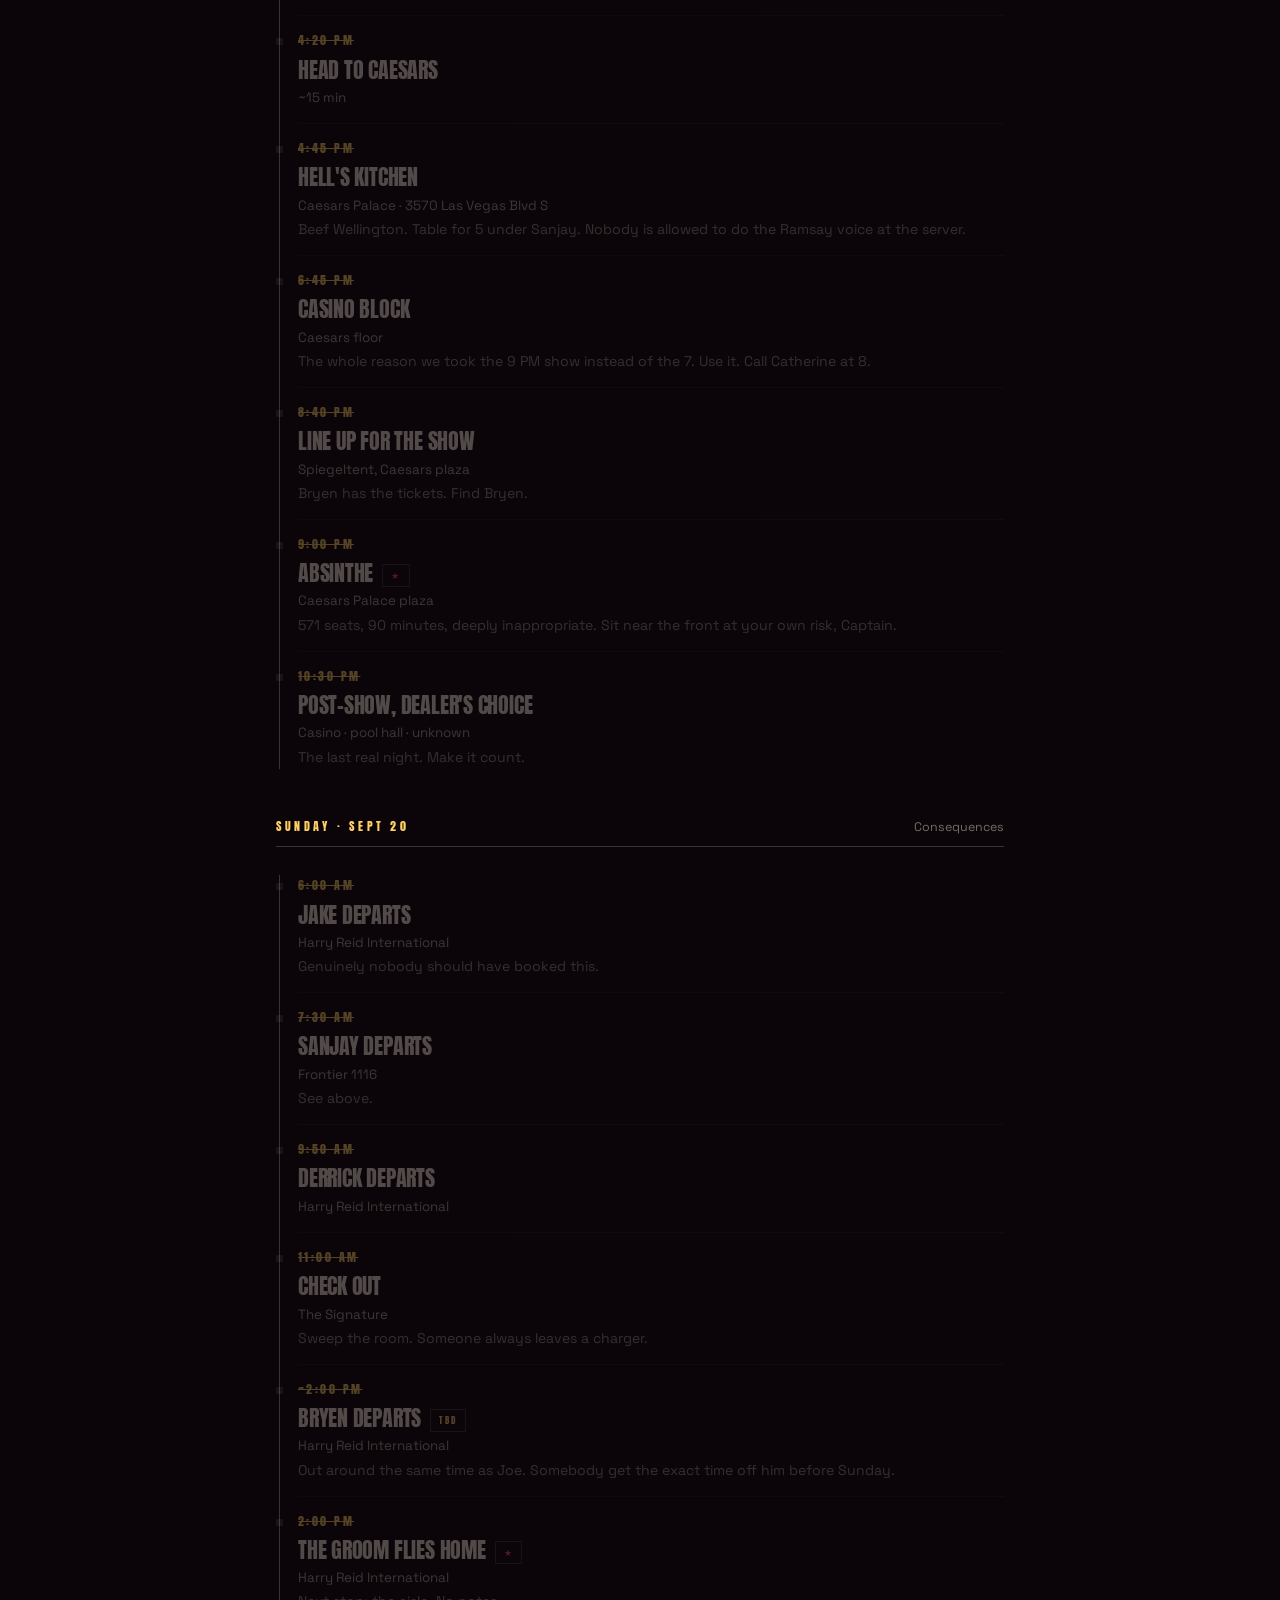
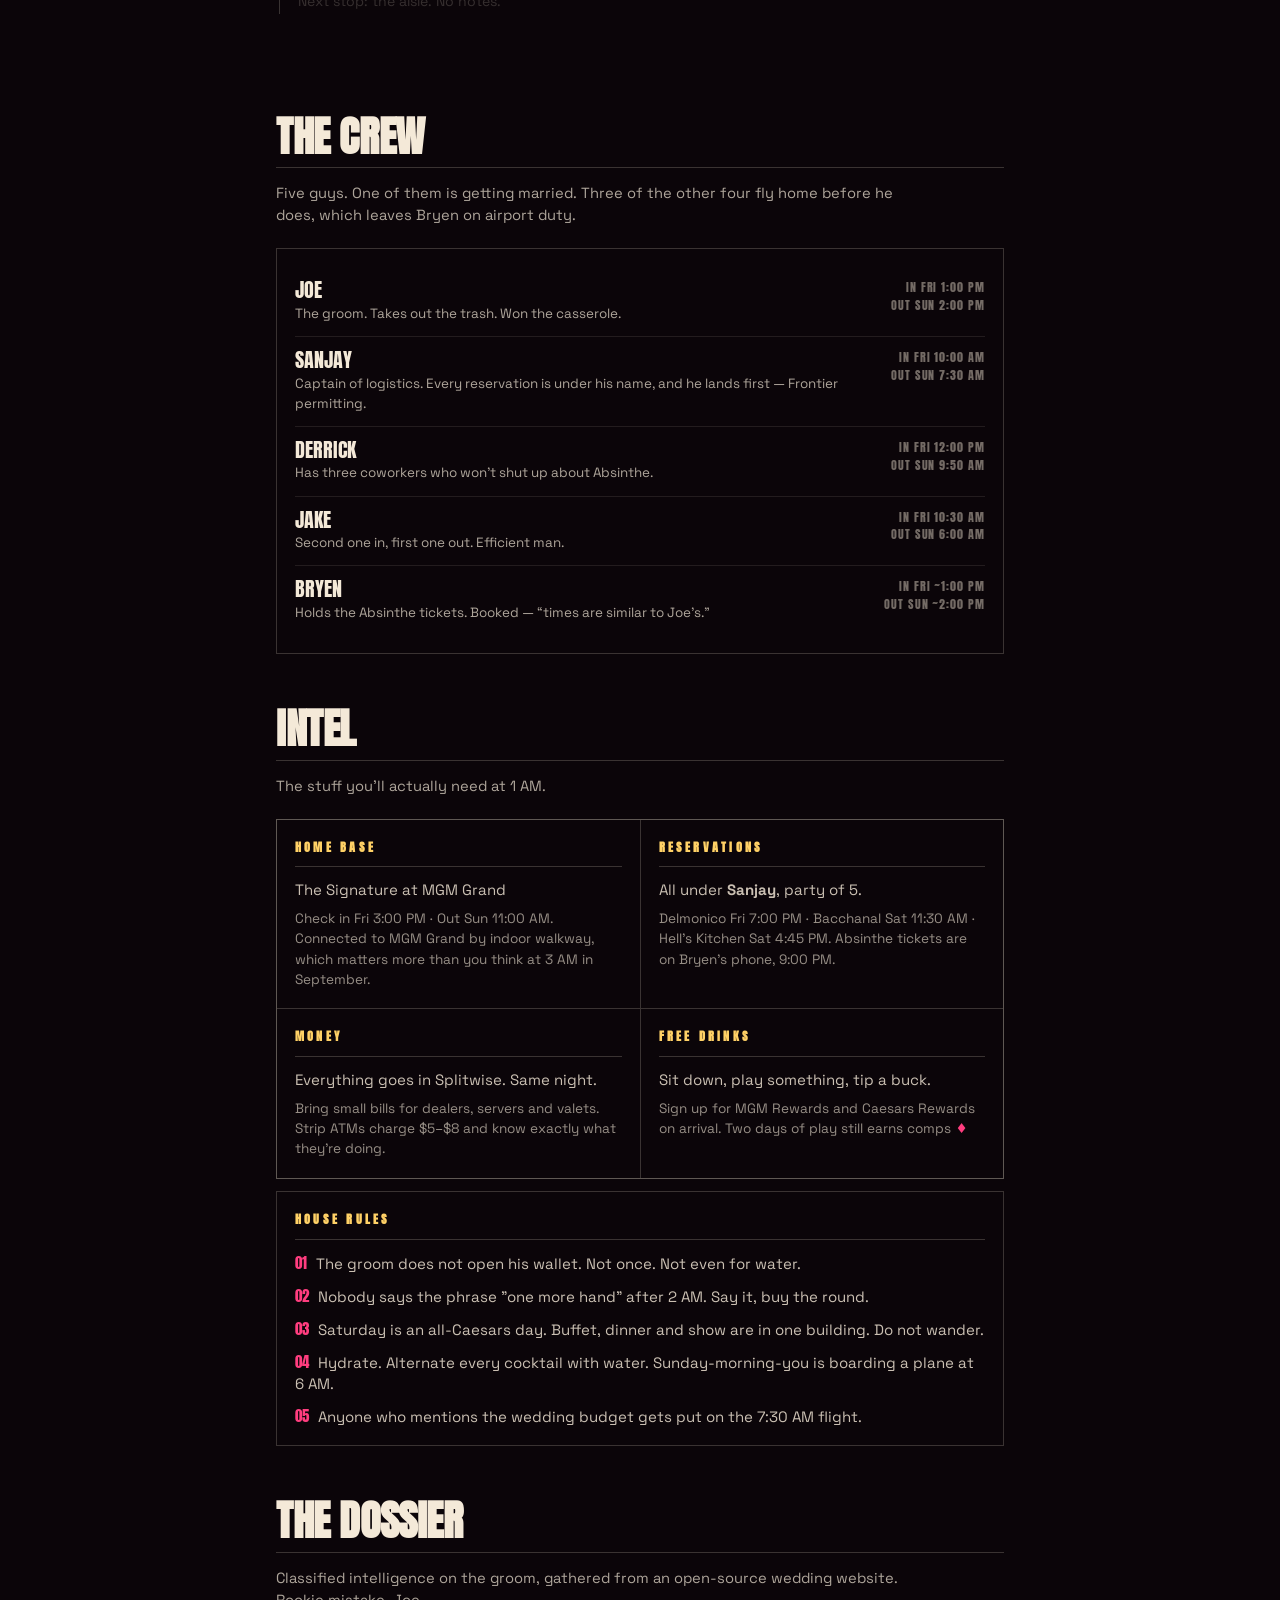
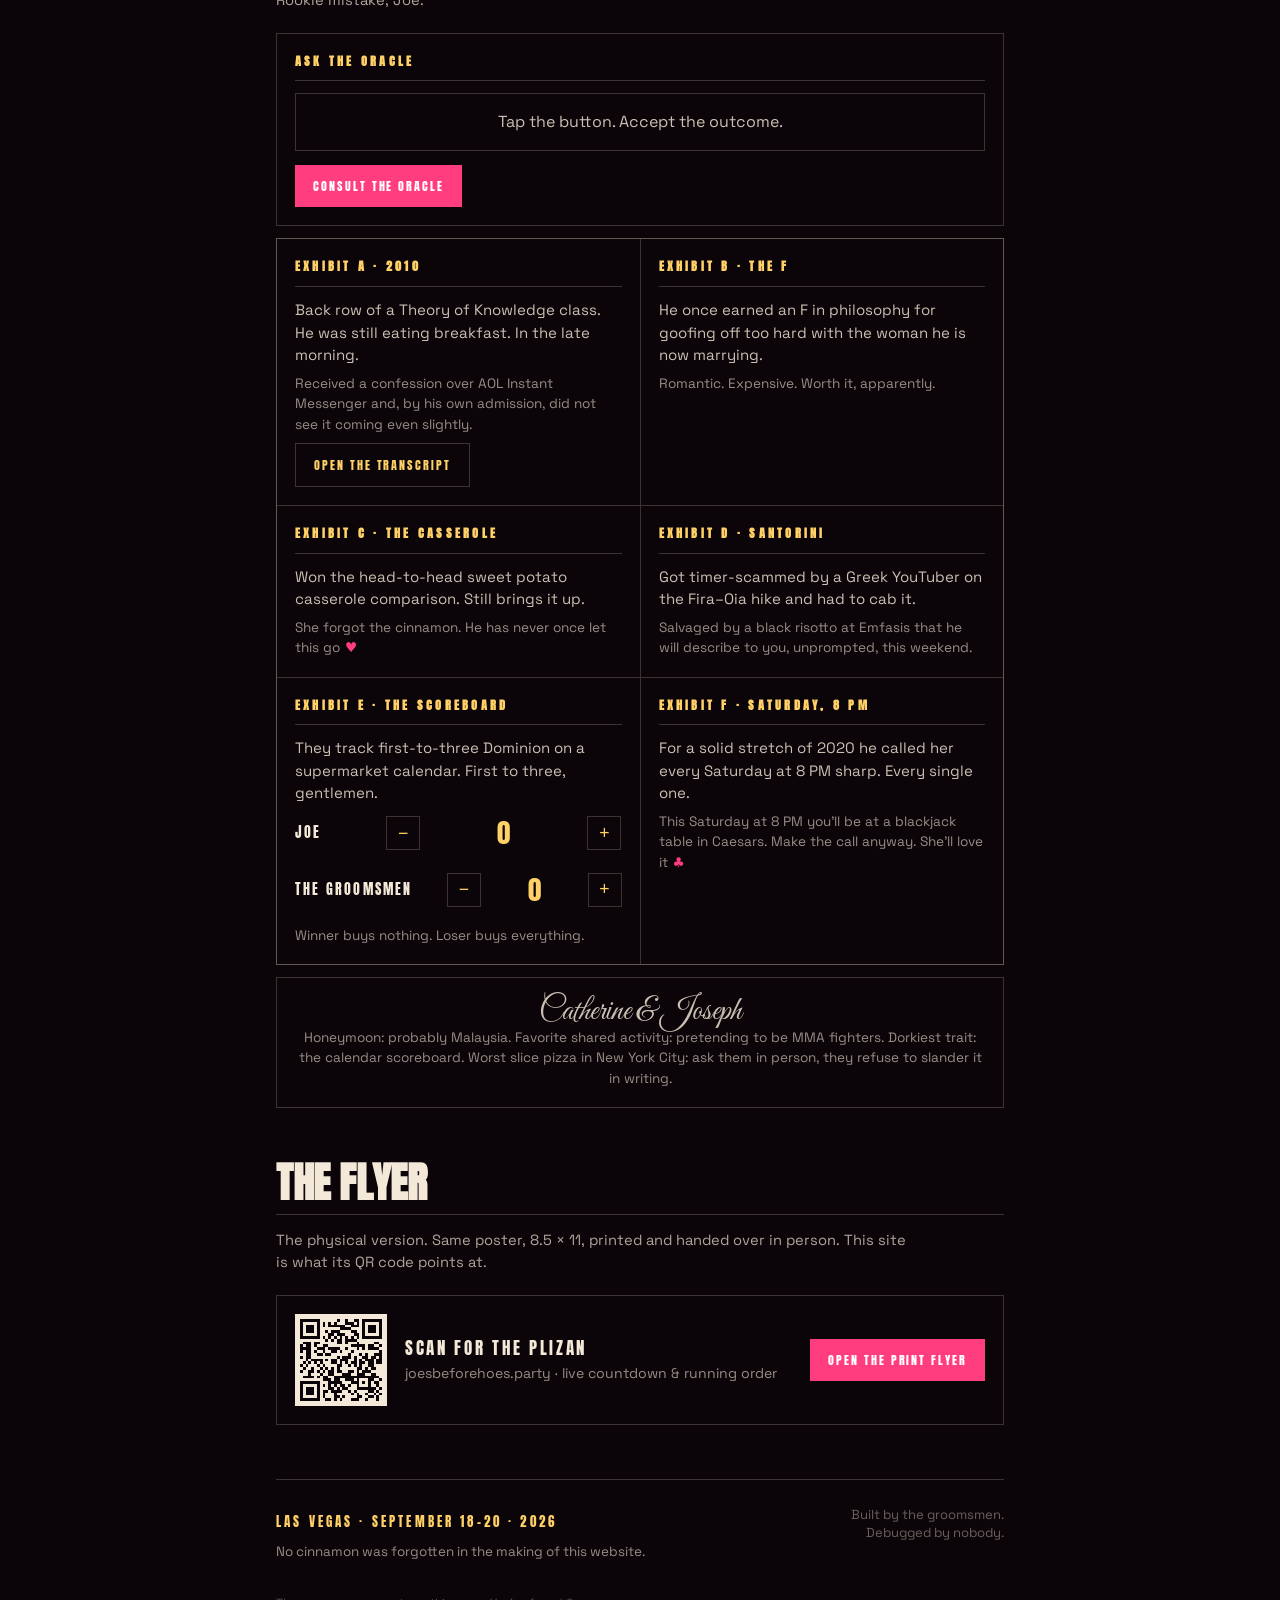
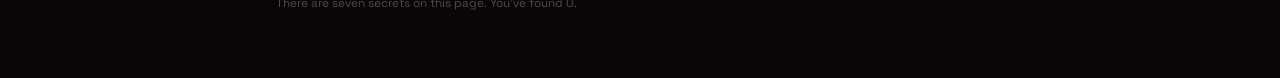
==== commit db23c19b: "Move Bacchanal to 11:30 and fix the arrival order The buffet reservation is now 11:30 AM, so Saturda" ====
--- a/index.html
+++ b/index.html
@@ -351,12 +351,12 @@
   <!-- ══ CREW ══ -->
   <section id="crew">
     <div class="sec-head"><h2>The Crew</h2></div>
-    <p class="sec-note">Five guys. One of them is getting married. Four of them have to get him to the airport on Sunday.</p>
+    <p class="sec-note">Five guys. One of them is getting married. Three of the other four fly home before he does, which leaves Bryen on airport duty.</p>
     <div class="card">
       <div class="person"><div><b>Joe</b><span class="role">The groom. Takes out the trash. Won the casserole.</span></div><div class="fl">In Fri 1:00 PM<br>Out Sun 2:00 PM</div></div>
-      <div class="person"><div><b>Sanjay</b><span class="role">Captain of logistics. All dinner reservations are under his name.</span></div><div class="fl">In Fri 10:00 AM<br>Out Sun 7:30 AM</div></div>
+      <div class="person"><div><b>Sanjay</b><span class="role">Captain of logistics. Every reservation is under his name, and he lands first — Frontier permitting.</span></div><div class="fl">In Fri 10:00 AM<br>Out Sun 7:30 AM</div></div>
       <div class="person"><div><b>Derrick</b><span class="role">Has three coworkers who won't shut up about Absinthe.</span></div><div class="fl">In Fri 12:00 PM<br>Out Sun 9:50 AM</div></div>
-      <div class="person"><div><b>Jake</b><span class="role">First one in, first one out. Efficient man.</span></div><div class="fl">In Fri 10:30 AM<br>Out Sun 6:00 AM</div></div>
+      <div class="person"><div><b>Jake</b><span class="role">Second one in, first one out. Efficient man.</span></div><div class="fl">In Fri 10:30 AM<br>Out Sun 6:00 AM</div></div>
       <div class="person"><div><b>Bryen</b><span class="role">Holds the Absinthe tickets. Booked — “times are similar to Joe’s.”</span></div><div class="fl">In Fri ~1:00 PM<br>Out Sun ~2:00 PM</div></div>
     </div>
   </section>
@@ -374,7 +374,7 @@
       <div class="card">
         <h3>Reservations</h3>
         <p>All under <b>Sanjay</b>, party of 5.</p>
-        <p class="small">Delmonico Fri 7:00 PM · Bacchanal Sat 10:30 AM · Hell's Kitchen Sat 4:45 PM. Absinthe tickets are on Bryen's phone, 9:00 PM.</p>
+        <p class="small">Delmonico Fri 7:00 PM · Bacchanal Sat 11:30 AM · Hell's Kitchen Sat 4:45 PM. Absinthe tickets are on Bryen's phone, 9:00 PM.</p>
       </div>
       <div class="card">
         <h3>Money</h3>
@@ -471,7 +471,7 @@
       <p class="eyebrow">Las Vegas · September 18–20 · 2026</p>
       <p>No cinnamon was forgotten in the making of this website.</p>
       <p class="hidden-note" id="secretFooter">🃏 Royal flush. You found all four. Nothing happens now, but we're both impressed.</p>
-      <p style="opacity:.5;font-size:.74rem">There are six secrets on this page. You've found <span id="eggCount">0</span>.</p>
+      <p style="opacity:.5;font-size:.74rem">There are seven secrets on this page. You've found <span id="eggCount">0</span>.</p>
     </div>
     <div class="credit">Built by the groomsmen.<br>Debugged by nobody.</div>
   </footer>
@@ -513,8 +513,8 @@
 
 var S=[
 /* FRIDAY */
-{d:"fri",s:"2026-09-18T10:00",e:"2026-09-18T10:45",t:"10:00 AM",h:"Sanjay lands",w:"Frontier 4891",n:"The reservations arrive."},
-{d:"fri",s:"2026-09-18T10:30",e:"2026-09-18T11:15",t:"10:30 AM",h:"Jake lands",w:"Harry Reid International",n:"First man in. Sets the tone for everything that follows."},
+{d:"fri",s:"2026-09-18T10:00",e:"2026-09-18T10:45",t:"10:00 AM",h:"Sanjay lands",w:"Frontier 4891",n:"First man in, by half an hour. The reservations arrive with him. All of which is contingent on Frontier not moving his flight time at the last minute — which is very much a thing Frontier does."},
+{d:"fri",s:"2026-09-18T10:30",e:"2026-09-18T11:15",t:"10:30 AM",h:"Jake lands",w:"Harry Reid International",n:"Second man in, thirty minutes behind Sanjay. Still the first one out on Sunday."},
 {d:"fri",s:"2026-09-18T12:00",e:"2026-09-18T12:45",t:"12:00 PM",h:"Derrick lands",w:"Harry Reid International",n:""},
 {d:"fri",s:"2026-09-18T13:00",e:"2026-09-18T13:45",t:"1:00 PM",h:"The groom lands",w:"Harry Reid International",n:"Wheels down, Captain. From here on you are cargo.",star:1},
 {d:"fri",s:"2026-09-18T13:00",e:"2026-09-18T13:45",t:"~1:00 PM",h:"Bryen lands",w:"Harry Reid International",n:"Flight is booked. \"Times are similar to Joe's\" is the entire detail we have. Ticket holder is on the island.",tbd:1},
@@ -525,9 +525,9 @@
 {d:"fri",s:"2026-09-18T21:15",e:"2026-09-19T00:00",t:"9:15 PM",h:"Casino & the Strip",w:"Dealer's choice",n:"Grab your players cards on the way in. Free drinks follow the seated."},
 {d:"fri",s:"2026-09-19T00:00",e:"2026-09-19T02:30",t:"Late",h:"Undocumented",w:"Somewhere on this island",n:"No itinerary survives midnight. This block is intentionally blank."},
 /* SATURDAY */
-{d:"sat",s:"2026-09-19T10:30",e:"2026-09-19T12:30",t:"10:30 AM",h:"Bacchanal Buffet",w:"Caesars Palace",n:"250+ dishes. Table for 5 under Sanjay. Pace yourself — there is a steakhouse-adjacent dinner in six hours."},
-{d:"sat",s:"2026-09-19T12:30",e:"2026-09-19T13:30",t:"12:30 PM",h:"Slow lap",w:"Caesars & the Forum",n:"Deliberate nothing time. This weekend has breathing room built in on purpose."},
-{d:"sat",s:"2026-09-19T13:30",e:"2026-09-19T15:30",t:"1:30 PM",h:"Afternoon activity",w:"To be revealed",n:"Leading candidate: the High Roller Happy Half Hour — 30 minutes, open bar, 550 feet up, sunset over the Strip.",tbd:1},
+{d:"sat",s:"2026-09-19T11:30",e:"2026-09-19T13:30",t:"11:30 AM",h:"Bacchanal Buffet",w:"Caesars Palace",n:"250+ dishes. Table for 5 under Sanjay. Pace yourself — there is a steakhouse-adjacent dinner five hours later."},
+{d:"sat",s:"2026-09-19T13:30",e:"2026-09-19T14:00",t:"1:30 PM",h:"Slow lap",w:"Caesars & the Forum",n:"Deliberate nothing time. Half an hour of it, which is all the day has left."},
+{d:"sat",s:"2026-09-19T14:00",e:"2026-09-19T15:30",t:"2:00 PM",h:"Afternoon activity",w:"To be revealed",n:"Leading candidate: the High Roller Happy Half Hour — 30 minutes, open bar, 550 feet up, the whole Strip in daylight.",tbd:1},
 {d:"sat",s:"2026-09-19T15:30",e:"2026-09-19T16:20",t:"3:30 PM",h:"Freshen up",w:"The Signature",n:"Shower, change, reset. Non-negotiable."},
 {d:"sat",s:"2026-09-19T16:20",e:"2026-09-19T16:45",t:"4:20 PM",h:"Head to Caesars",w:"~15 min",n:""},
 {d:"sat",s:"2026-09-19T16:45",e:"2026-09-19T18:45",t:"4:45 PM",h:"Hell's Kitchen",w:"Caesars Palace · 3570 Las Vegas Blvd S",n:"Beef Wellington. Table for 5 under Sanjay. Nobody is allowed to do the Ramsay voice at the server."},
@@ -730,7 +730,7 @@
 },{passive:true});
 
 console.log("%cCAPTAIN JOE'S VEGAS WEEKEND","font:700 20px sans-serif;color:#FF3D7F");
-console.log("Six secrets. Try the arrow keys, tap the sign, and type: aim · arthur · risotto · cinnamon · blanket · bloomingdales · dominion · malaysia");
+console.log("Seven secrets. Try the arrow keys, tap the sign, and type: aim · arthur · risotto · cinnamon · blanket · bloomingdales · dominion · malaysia");
 console.log("Preview any moment: add ?now=2026-09-19T21:15 to the URL.");
 })();
 </script>
